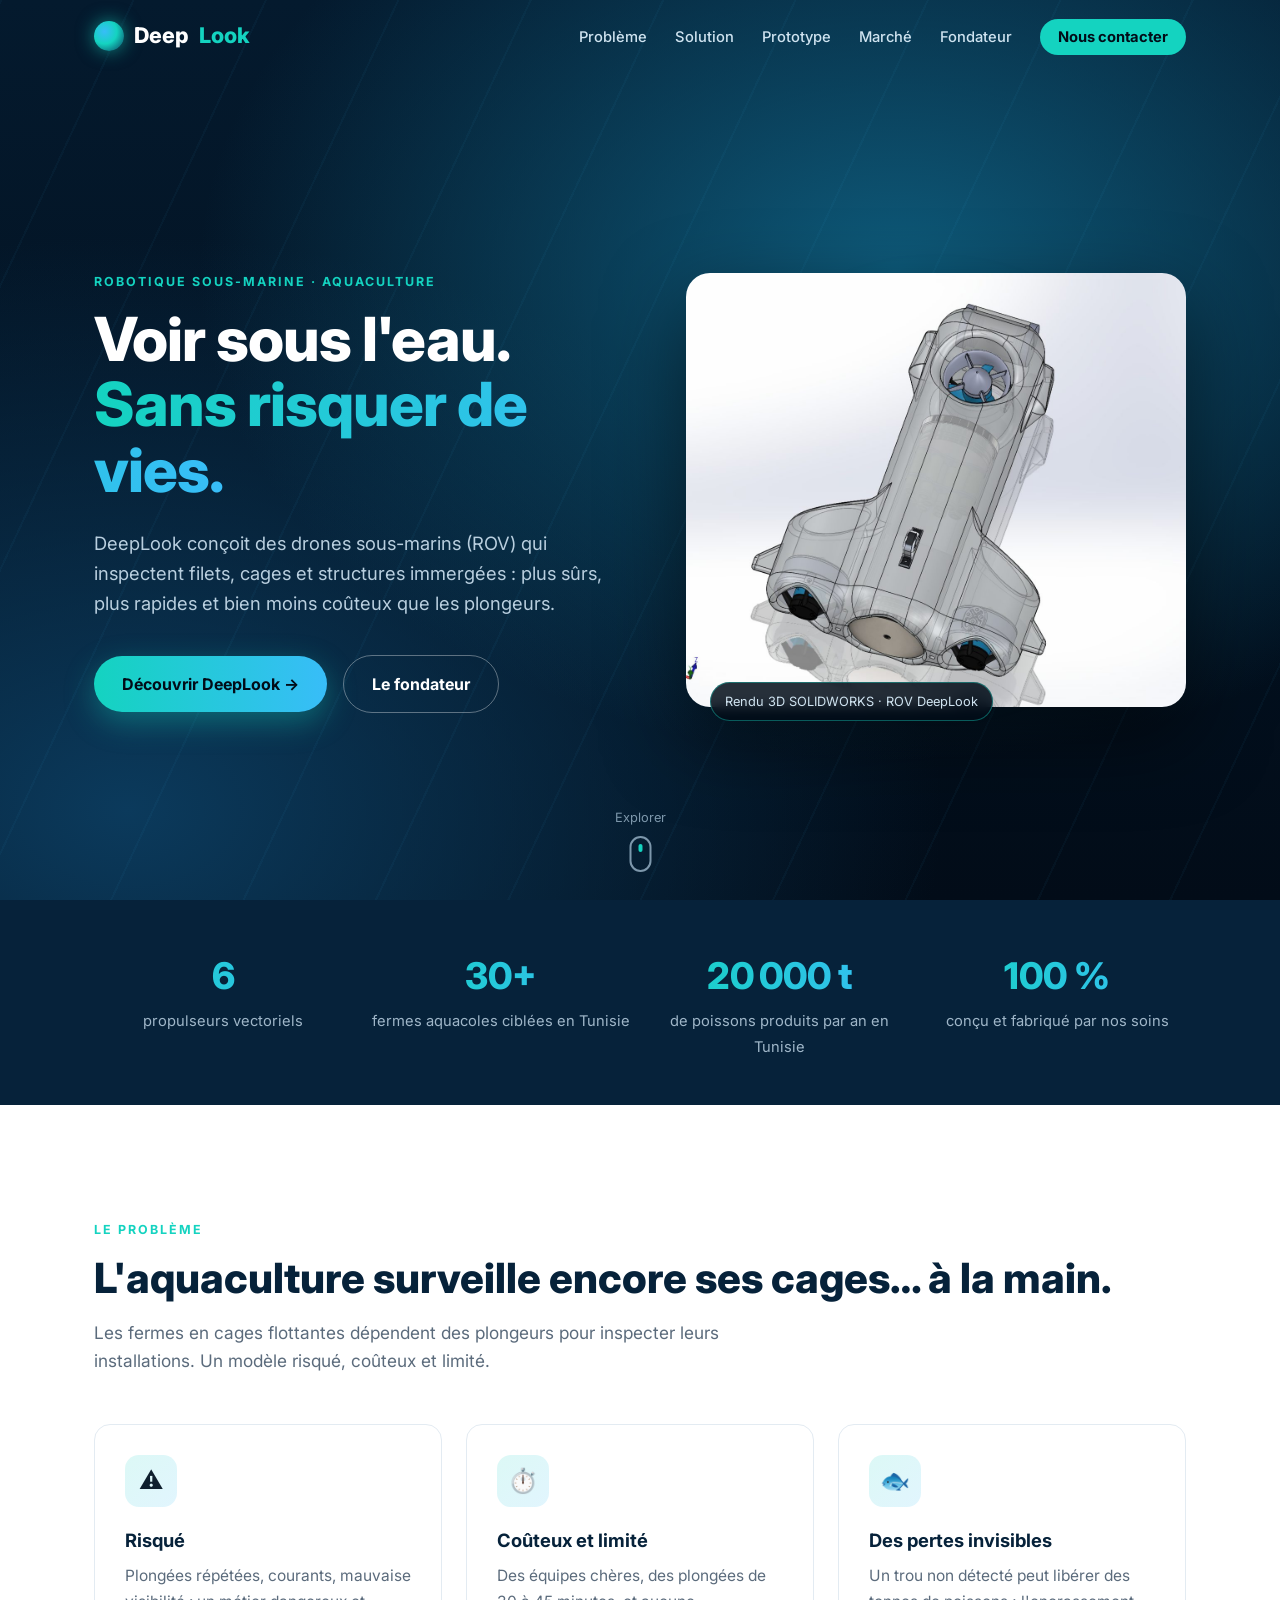
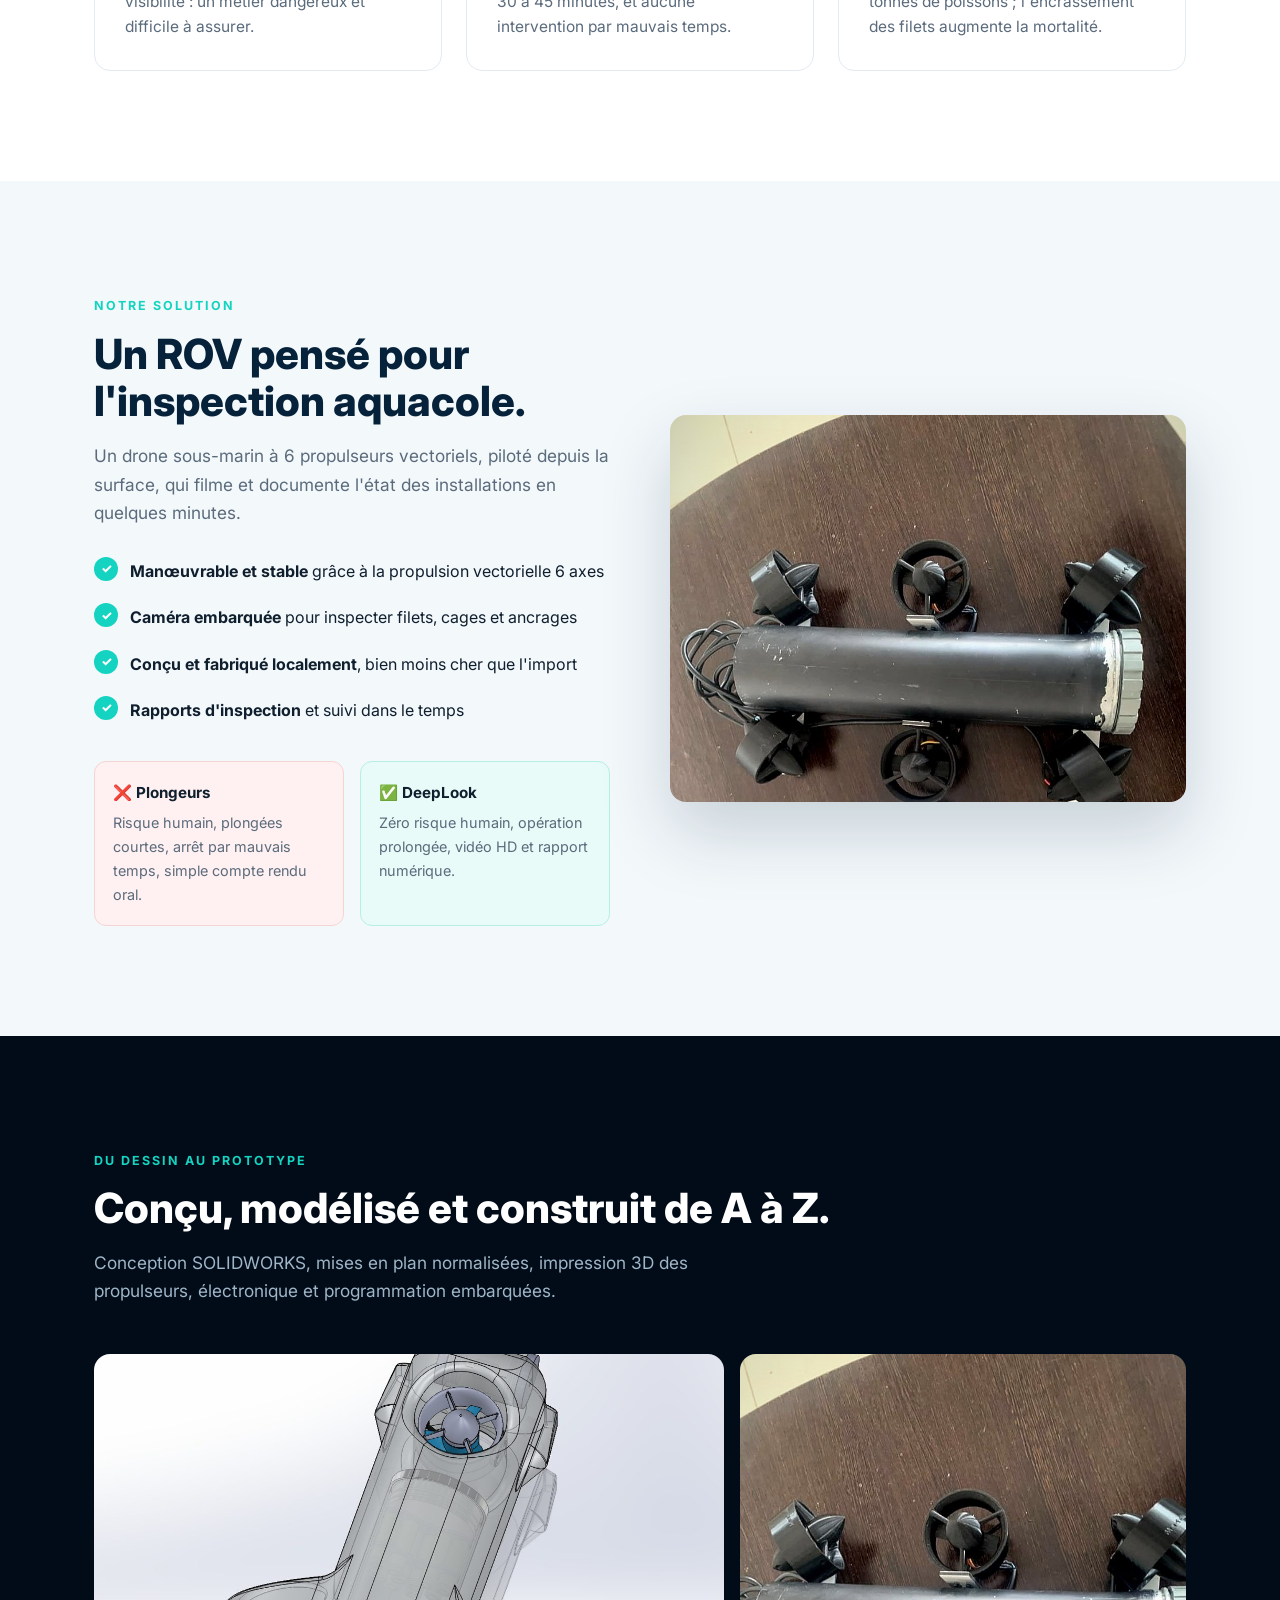
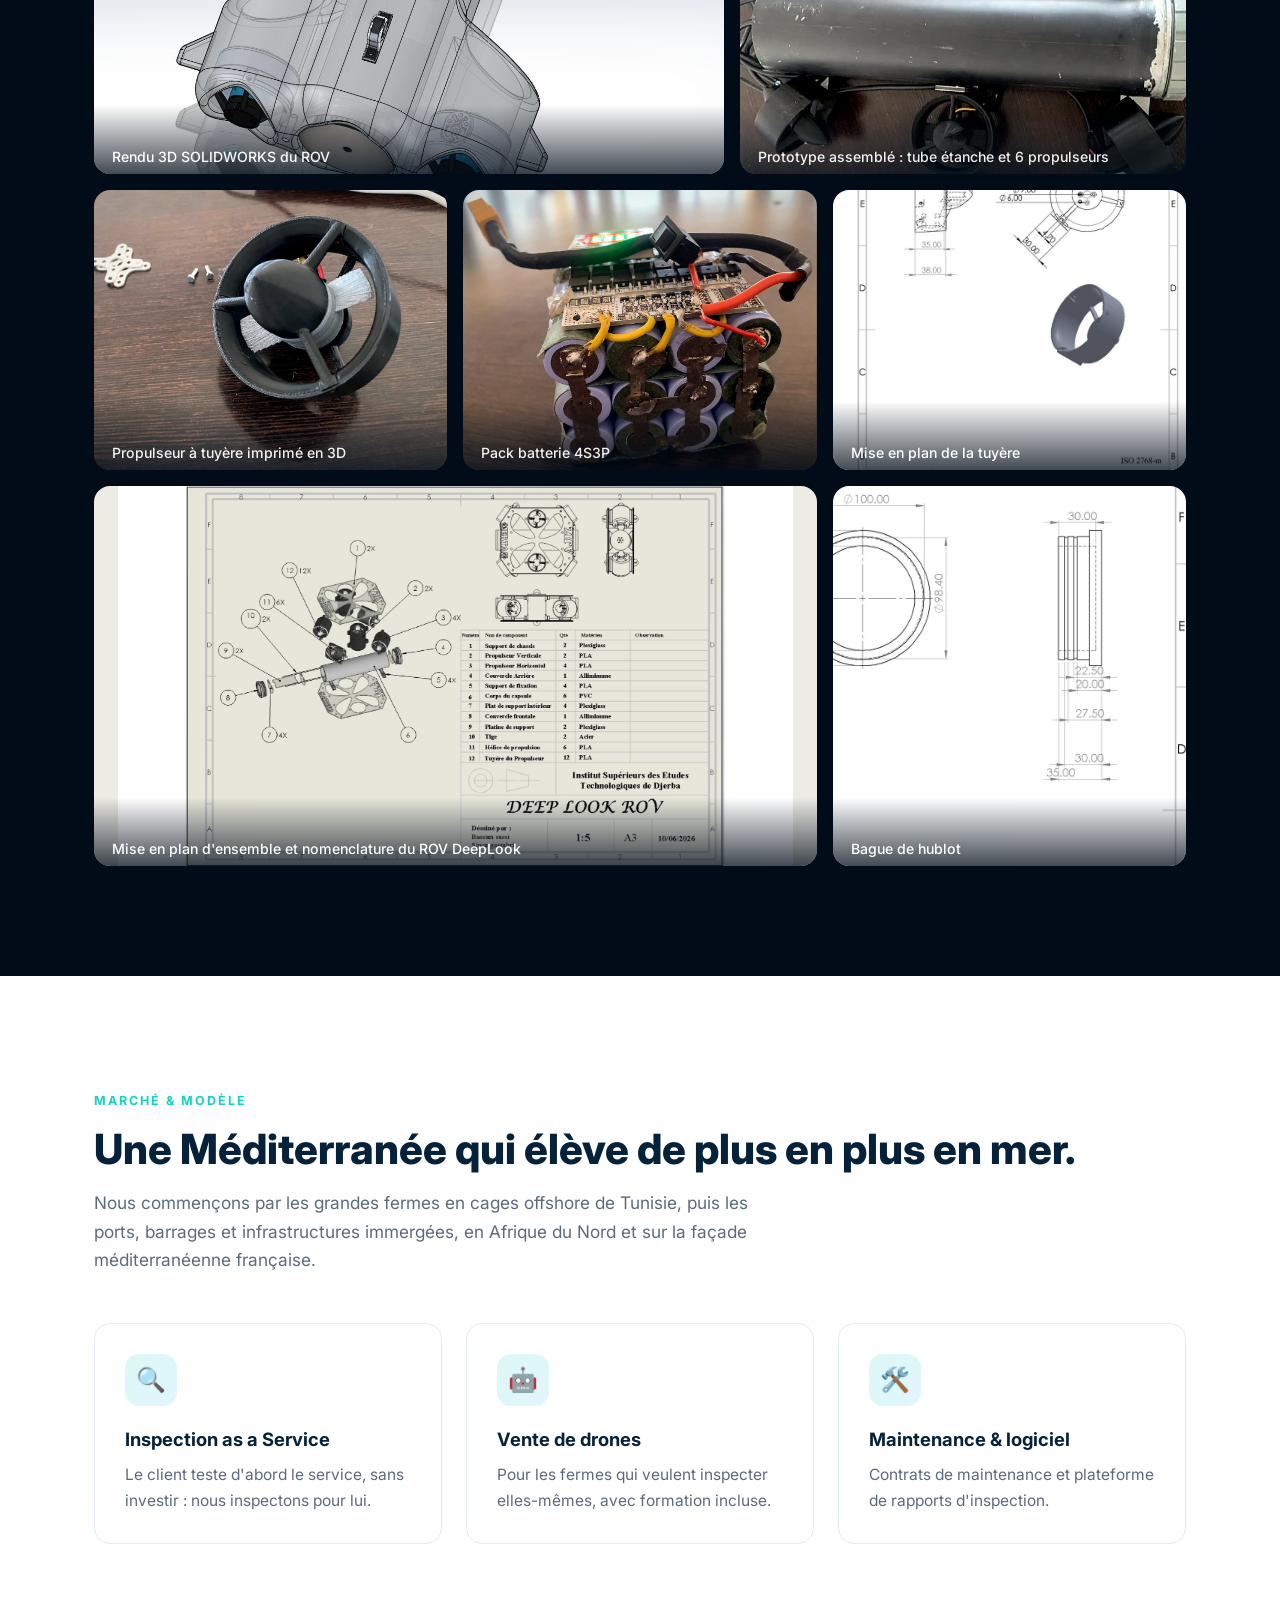
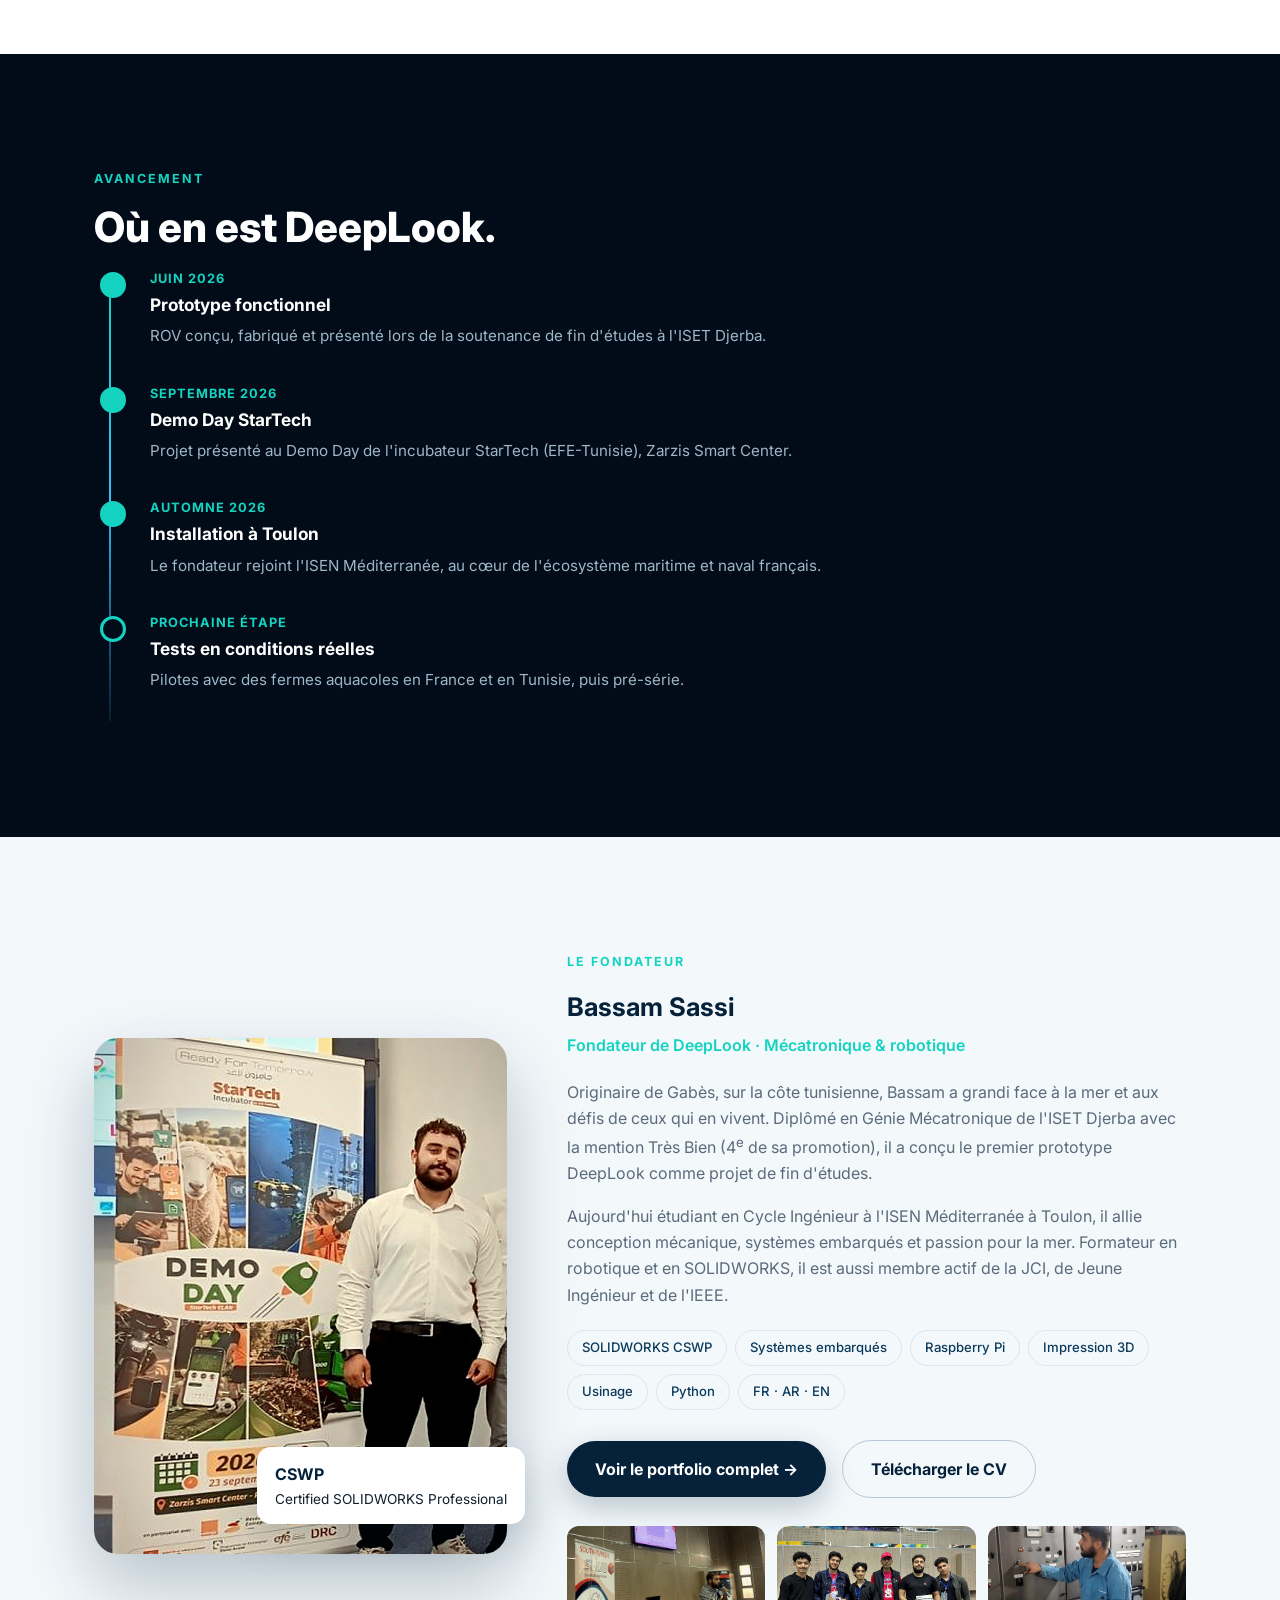
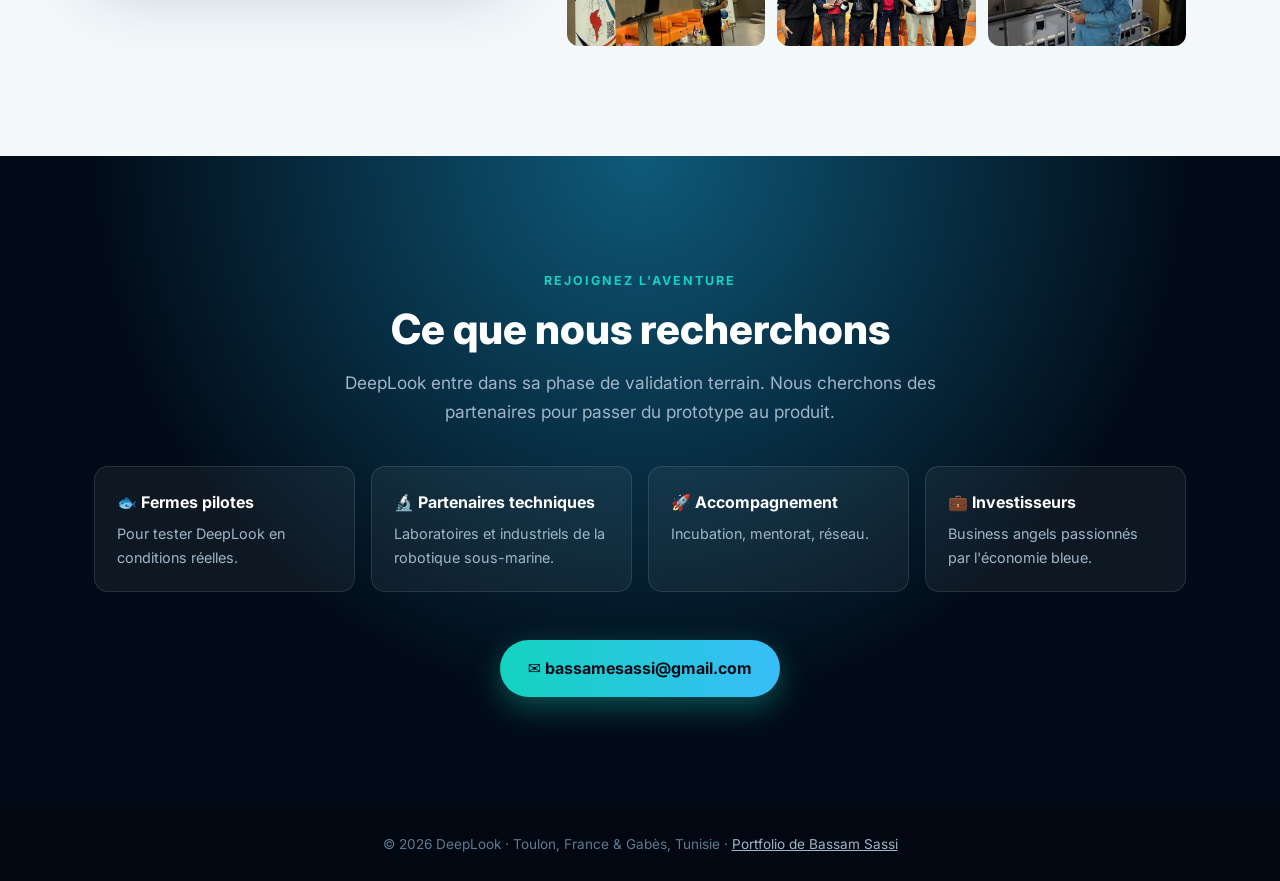
==== deeplook/index.html @ 0e22042d "DeepLook : nouveau design, photos du portfolio, section fondateur Co-Authored-By: Claude Opus 5.5 <n" ====
<!DOCTYPE html>
<html lang="fr">
<head>
<meta charset="UTF-8">
<meta name="viewport" content="width=device-width, initial-scale=1.0">
<title>DeepLook – Drones sous-marins pour l'inspection aquacole</title>
<meta name="description" content="DeepLook conçoit des drones sous-marins (ROV) pour inspecter les fermes aquacoles de façon plus sûre, plus rapide et moins coûteuse.">
<meta property="og:title" content="DeepLook – Drones sous-marins pour l'aquaculture">
<meta property="og:description" content="Des ROV conçus pour inspecter filets, cages et structures immergées, sans risquer de vies.">
<meta property="og:image" content="../img/rov-v1.jpg">
<link rel="preconnect" href="https://fonts.googleapis.com">
<link href="https://fonts.googleapis.com/css2?family=Inter:wght@400;500;600;700;800&display=swap" rel="stylesheet">
<style>
:root{--abyss:#020c18;--navy:#06223a;--deep:#0b3a5c;--teal:#14d3c0;--cyan:#38bdf8;--light:#f3f8fb;--text:#0f1f2e;--muted:#5b6b7c;--radius:16px}
*{box-sizing:border-box;margin:0;padding:0}
html{scroll-behavior:smooth}
body{font-family:Inter,system-ui,-apple-system,"Segoe UI",Roboto,sans-serif;color:var(--text);line-height:1.65;background:#fff;overflow-x:hidden}
img{max-width:100%;display:block}
a{color:inherit}
.wrap{max-width:1140px;margin:0 auto;padding:0 24px}
.eyebrow{display:inline-block;font-size:.78rem;font-weight:700;letter-spacing:2px;text-transform:uppercase;color:var(--teal);margin-bottom:14px}
h2{font-size:clamp(1.8rem,3.5vw,2.6rem);line-height:1.15;color:var(--navy);margin-bottom:16px;font-weight:800}
.lead{color:var(--muted);font-size:1.08rem;max-width:660px;margin-bottom:48px}
section{padding:110px 0;position:relative}
.alt{background:var(--light)}
.dark{background:var(--abyss);color:#fff}
.dark h2{color:#fff}.dark .lead{color:#9fb6c8}

/* NAV */
nav{position:fixed;top:0;left:0;right:0;z-index:50;transition:background .3s,box-shadow .3s}
nav.scrolled{background:rgba(2,12,24,.88);backdrop-filter:blur(12px);box-shadow:0 4px 30px rgba(0,0,0,.25)}
nav .wrap{display:flex;justify-content:space-between;align-items:center;height:72px}
.logo{color:#fff;font-weight:800;font-size:1.35rem;text-decoration:none;display:flex;align-items:center;gap:10px}
.logo i{width:30px;height:30px;border-radius:50%;background:radial-gradient(circle at 35% 35%,var(--cyan),var(--teal) 45%,var(--deep) 100%);box-shadow:0 0 18px rgba(20,211,192,.6)}
.logo span{color:var(--teal)}
nav ul{display:flex;gap:28px;list-style:none;align-items:center}
nav ul a{color:#cfe3f0;text-decoration:none;font-size:.92rem;font-weight:500;transition:color .2s}
nav ul a:hover{color:#fff}
nav .cta{background:var(--teal);color:var(--abyss)!important;padding:9px 18px;border-radius:999px;font-weight:700}

/* HERO */
header{min-height:100vh;display:flex;align-items:center;position:relative;overflow:hidden;color:#fff;
  background:radial-gradient(ellipse at 70% 30%,#0e5a7a 0%,transparent 55%),radial-gradient(ellipse at 10% 90%,#0b3a5c 0%,transparent 50%),linear-gradient(180deg,#041a2e 0%,var(--abyss) 100%)}
header::after{content:"";position:absolute;inset:0;background:repeating-linear-gradient(115deg,rgba(56,189,248,.04) 0 2px,transparent 2px 120px);animation:rays 18s linear infinite;pointer-events:none}
@keyframes rays{to{background-position:600px 0}}
.bubbles span{position:absolute;bottom:-40px;border-radius:50%;background:radial-gradient(circle at 30% 30%,rgba(255,255,255,.6),rgba(56,189,248,.15));animation:rise linear infinite;opacity:.6}
@keyframes rise{to{transform:translateY(-115vh) translateX(30px);opacity:0}}
.hero{display:grid;grid-template-columns:1.05fr .95fr;gap:40px;align-items:center;position:relative;z-index:2;padding-top:80px}
.hero h1{font-size:clamp(2.3rem,5vw,3.8rem);line-height:1.08;font-weight:800;letter-spacing:-1px}
.hero h1 em{font-style:normal;background:linear-gradient(90deg,var(--teal),var(--cyan));-webkit-background-clip:text;background-clip:text;color:transparent}
.hero p{font-size:1.15rem;color:#b9cfdf;max-width:540px;margin:24px 0 36px}
.btn{display:inline-flex;align-items:center;gap:8px;background:linear-gradient(90deg,var(--teal),var(--cyan));color:var(--abyss);padding:15px 28px;border-radius:999px;text-decoration:none;font-weight:700;transition:transform .2s,box-shadow .2s;box-shadow:0 10px 30px rgba(20,211,192,.35)}
.btn:hover{transform:translateY(-3px);box-shadow:0 16px 40px rgba(20,211,192,.5)}
.btn.ghost{background:transparent;color:#fff;border:1.5px solid rgba(255,255,255,.35);box-shadow:none;margin-left:12px}
.btn.ghost:hover{border-color:#fff}
.hero-img{position:relative}
.hero-img::before{content:"";position:absolute;inset:8%;border-radius:50%;background:radial-gradient(circle,rgba(20,211,192,.45),transparent 65%);filter:blur(40px);animation:pulse 5s ease-in-out infinite}
.hero-img img{position:relative;border-radius:24px;animation:float 6s ease-in-out infinite;box-shadow:0 30px 80px rgba(0,0,0,.5);mix-blend-mode:normal}
.hero-img small{position:absolute;bottom:-14px;left:24px;background:rgba(2,12,24,.85);border:1px solid rgba(20,211,192,.4);padding:8px 14px;border-radius:999px;font-size:.8rem;color:#cfe3f0;backdrop-filter:blur(6px)}
@keyframes float{0%,100%{transform:translateY(0) rotate(-1deg)}50%{transform:translateY(-18px) rotate(1deg)}}
@keyframes pulse{0%,100%{opacity:.6}50%{opacity:1}}
.scroll-hint{position:absolute;bottom:28px;left:50%;transform:translateX(-50%);z-index:2;color:#7d97ab;font-size:.8rem;text-align:center}
.scroll-hint b{display:block;width:22px;height:36px;border:2px solid #7d97ab;border-radius:12px;margin:8px auto 0;position:relative}
.scroll-hint b::after{content:"";position:absolute;left:50%;top:6px;width:4px;height:8px;background:var(--teal);border-radius:2px;transform:translateX(-50%);animation:wheel 1.6s infinite}
@keyframes wheel{to{transform:translate(-50%,12px);opacity:0}}

/* STATS BAR */
.stats{background:var(--navy);color:#fff;padding:46px 0}
.stats .wrap{display:grid;grid-template-columns:repeat(4,1fr);gap:20px;text-align:center}
.stat b{display:block;font-size:2.3rem;font-weight:800;background:linear-gradient(90deg,var(--teal),var(--cyan));-webkit-background-clip:text;background-clip:text;color:transparent}
.stat span{color:#9fb6c8;font-size:.92rem}

/* CARDS */
.grid{display:grid;grid-template-columns:repeat(auto-fit,minmax(250px,1fr));gap:24px}
.card{background:#fff;border:1px solid #e3ebf2;border-radius:var(--radius);padding:30px;transition:transform .3s,box-shadow .3s,border-color .3s}
.card:hover{transform:translateY(-6px);box-shadow:0 20px 50px rgba(6,34,58,.12);border-color:var(--teal)}
.card .ico{width:52px;height:52px;border-radius:14px;display:flex;align-items:center;justify-content:center;font-size:1.5rem;background:linear-gradient(135deg,rgba(20,211,192,.15),rgba(56,189,248,.15));margin-bottom:18px}
.card h3{color:var(--navy);font-size:1.15rem;margin-bottom:8px}
.card p{color:var(--muted);font-size:.97rem}
.dark .card{background:rgba(255,255,255,.04);border-color:rgba(255,255,255,.08)}
.dark .card h3{color:#fff}.dark .card p{color:#9fb6c8}

/* SPLIT */
.split{display:grid;grid-template-columns:1fr 1fr;gap:60px;align-items:center}
.split img{border-radius:var(--radius);box-shadow:0 30px 70px rgba(6,34,58,.18)}
.checks{list-style:none;margin-top:20px}
.checks li{padding:10px 0 10px 36px;position:relative;color:var(--text)}
.checks li::before{content:"✓";position:absolute;left:0;top:9px;width:24px;height:24px;border-radius:50%;background:var(--teal);color:#fff;font-size:.8rem;font-weight:800;display:flex;align-items:center;justify-content:center}
.compare{display:grid;grid-template-columns:1fr 1fr;gap:16px;margin-top:28px}
.compare div{border-radius:12px;padding:18px}
.compare .old{background:#fff1f1;border:1px solid #f6d4d4}
.compare .new{background:#e8fbf8;border:1px solid #b6efe6}
.compare h4{font-size:.95rem;margin-bottom:6px}
.compare p{font-size:.9rem;color:var(--muted)}

/* GALLERY */
.gallery{display:grid;grid-template-columns:repeat(12,1fr);gap:16px}
.gallery figure{position:relative;overflow:hidden;border-radius:var(--radius);cursor:zoom-in;background:#0b2236}
.gallery figure img{width:100%;height:100%;object-fit:cover;transition:transform .6s}
.gallery figure:hover img{transform:scale(1.06)}
.gallery figcaption{position:absolute;left:0;right:0;bottom:0;padding:40px 18px 14px;background:linear-gradient(transparent,rgba(2,12,24,.9));color:#fff;font-size:.88rem;font-weight:500;transform:translateY(8px);opacity:.92;transition:transform .3s}
.gallery figure:hover figcaption{transform:none}
.g1{grid-column:span 7;height:420px}.g2{grid-column:span 5;height:420px}
.g3,.g4,.g5{grid-column:span 4;height:280px}
.g6{grid-column:span 8;height:380px}.g7{grid-column:span 4;height:380px}
.g6 img{object-fit:contain!important;background:#ecebe4}

/* TIMELINE */
.timeline{position:relative;max-width:760px}
.timeline::before{content:"";position:absolute;left:15px;top:6px;bottom:6px;width:2px;background:linear-gradient(var(--teal),var(--cyan),rgba(56,189,248,.1))}
.tl{position:relative;padding:0 0 34px 56px}
.tl::before{content:"";position:absolute;left:6px;top:4px;width:20px;height:20px;border-radius:50%;background:var(--abyss);border:3px solid var(--teal)}
.tl.done::before{background:var(--teal)}
.tl .when{font-size:.8rem;font-weight:700;letter-spacing:1px;text-transform:uppercase;color:var(--teal)}
.tl h4{color:#fff;font-size:1.08rem;margin:2px 0 4px}
.tl p{color:#9fb6c8;font-size:.95rem}

/* FOUNDER */
.founder{display:grid;grid-template-columns:.8fr 1.2fr;gap:60px;align-items:center}
.founder-img{position:relative}
.founder-img img{border-radius:24px;box-shadow:0 30px 70px rgba(6,34,58,.25);aspect-ratio:4/5;object-fit:cover;object-position:75% 30%;width:100%}
.founder-img .badge{position:absolute;right:-18px;bottom:30px;background:#fff;border-radius:14px;padding:14px 18px;box-shadow:0 15px 40px rgba(6,34,58,.18);font-size:.85rem}
.founder-img .badge b{display:block;color:var(--navy);font-size:1rem}
.founder h3{font-size:1.6rem;color:var(--navy);margin-bottom:4px}
.founder .role{color:var(--teal);font-weight:600;margin-bottom:20px}
.founder p{color:var(--muted);margin-bottom:16px}
.tags{display:flex;flex-wrap:wrap;gap:8px;margin:22px 0 30px}
.tags span{background:var(--light);border:1px solid #dbe6ee;border-radius:999px;padding:6px 14px;font-size:.82rem;font-weight:500;color:var(--deep)}
.mini{display:grid;grid-template-columns:repeat(3,1fr);gap:12px;margin-top:28px}
.mini img{border-radius:12px;height:120px;width:100%;object-fit:cover;cursor:zoom-in;transition:transform .3s}
.mini img:hover{transform:scale(1.04)}
.btn.dark-btn{background:var(--navy);color:#fff;box-shadow:0 10px 30px rgba(6,34,58,.25)}

/* CONTACT */
.contact{text-align:center;background:radial-gradient(ellipse at 50% 0%,#0e5a7a,transparent 60%),var(--abyss);color:#fff}
.contact h2{color:#fff}
.contact .lead{color:#9fb6c8;margin:0 auto 40px}
.asks{display:grid;grid-template-columns:repeat(4,1fr);gap:16px;margin-bottom:48px;text-align:left}
.asks div{background:rgba(255,255,255,.05);border:1px solid rgba(255,255,255,.1);border-radius:14px;padding:22px}
.asks b{display:block;margin-bottom:6px}
.asks p{color:#9fb6c8;font-size:.9rem}
footer{background:#010811;color:#5f7a8f;text-align:center;padding:26px;font-size:.85rem}
footer a{color:#9fb6c8}

/* REVEAL */
.reveal{opacity:0;transform:translateY(40px);transition:opacity .9s ease,transform .9s ease}
.reveal.in{opacity:1;transform:none}
.d1{transition-delay:.1s}.d2{transition-delay:.2s}.d3{transition-delay:.3s}

/* LIGHTBOX */
#lb{position:fixed;inset:0;background:rgba(2,12,24,.94);display:none;align-items:center;justify-content:center;z-index:100;padding:30px;cursor:zoom-out}
#lb.on{display:flex}
#lb img{max-height:90vh;max-width:92vw;border-radius:12px}

@media(max-width:900px){
  .hero,.split,.founder{grid-template-columns:1fr}
  .hero-img{order:-1;max-width:460px}
  nav ul li:not(:last-child){display:none}
  .stats .wrap,.asks{grid-template-columns:1fr 1fr}
  .gallery figure{grid-column:span 12!important;height:260px!important}
  .founder-img .badge{right:10px}
  section{padding:80px 0}
}
@media (prefers-reduced-motion:reduce){*{animation:none!important;transition:none!important}.reveal{opacity:1;transform:none}}
</style>
</head>
<body>

<nav id="nav"><div class="wrap">
  <a class="logo" href="#"><i></i>Deep<span>Look</span></a>
  <ul>
    <li><a href="#probleme">Problème</a></li>
    <li><a href="#solution">Solution</a></li>
    <li><a href="#prototype">Prototype</a></li>
    <li><a href="#marche">Marché</a></li>
    <li><a href="#fondateur">Fondateur</a></li>
    <li><a class="cta" href="#contact">Nous contacter</a></li>
  </ul>
</div></nav>

<header>
  <div class="bubbles" id="bubbles"></div>
  <div class="wrap hero">
    <div class="reveal in">
      <span class="eyebrow">Robotique sous-marine · Aquaculture</span>
      <h1>Voir sous l'eau.<br><em>Sans risquer de vies.</em></h1>
      <p>DeepLook conçoit des drones sous-marins (ROV) qui inspectent filets, cages et structures immergées : plus sûrs, plus rapides et bien moins coûteux que les plongeurs.</p>
      <a class="btn" href="#solution">Découvrir DeepLook →</a>
      <a class="btn ghost" href="#fondateur">Le fondateur</a>
    </div>
    <div class="hero-img reveal in d2">
      <img src="../img/rov-v1.jpg" alt="Rendu SOLIDWORKS du ROV DeepLook">
      <small>Rendu 3D SOLIDWORKS · ROV DeepLook</small>
    </div>
  </div>
  <div class="scroll-hint">Explorer<b></b></div>
</header>

<div class="stats"><div class="wrap">
  <div class="stat reveal"><b data-count="6">0</b><span>propulseurs vectoriels</span></div>
  <div class="stat reveal d1"><b data-count="30" data-suffix="+">0</b><span>fermes aquacoles ciblées en Tunisie</span></div>
  <div class="stat reveal d2"><b data-count="20000" data-suffix=" t">0</b><span>de poissons produits par an en Tunisie</span></div>
  <div class="stat reveal d3"><b data-count="100" data-suffix=" %">0</b><span>conçu et fabriqué par nos soins</span></div>
</div></div>

<section id="probleme"><div class="wrap">
  <span class="eyebrow reveal">Le problème</span>
  <h2 class="reveal">L'aquaculture surveille encore ses cages… à la main.</h2>
  <p class="lead reveal">Les fermes en cages flottantes dépendent des plongeurs pour inspecter leurs installations. Un modèle risqué, coûteux et limité.</p>
  <div class="grid">
    <div class="card reveal"><div class="ico">⚠️</div><h3>Risqué</h3><p>Plongées répétées, courants, mauvaise visibilité : un métier dangereux et difficile à assurer.</p></div>
    <div class="card reveal d1"><div class="ico">⏱️</div><h3>Coûteux et limité</h3><p>Des équipes chères, des plongées de 30 à 45 minutes, et aucune intervention par mauvais temps.</p></div>
    <div class="card reveal d2"><div class="ico">🐟</div><h3>Des pertes invisibles</h3><p>Un trou non détecté peut libérer des tonnes de poissons ; l'encrassement des filets augmente la mortalité.</p></div>
  </div>
</div></section>

<section id="solution" class="alt"><div class="wrap split">
  <div class="reveal">
    <span class="eyebrow">Notre solution</span>
    <h2>Un ROV pensé pour l'inspection aquacole.</h2>
    <p class="lead" style="margin-bottom:10px">Un drone sous-marin à 6 propulseurs vectoriels, piloté depuis la surface, qui filme et documente l'état des installations en quelques minutes.</p>
    <ul class="checks">
      <li><b>Manœuvrable et stable</b> grâce à la propulsion vectorielle 6 axes</li>
      <li><b>Caméra embarquée</b> pour inspecter filets, cages et ancrages</li>
      <li><b>Conçu et fabriqué localement</b>, bien moins cher que l'import</li>
      <li><b>Rapports d'inspection</b> et suivi dans le temps</li>
    </ul>
    <div class="compare">
      <div class="old"><h4>❌ Plongeurs</h4><p>Risque humain, plongées courtes, arrêt par mauvais temps, simple compte rendu oral.</p></div>
      <div class="new"><h4>✅ DeepLook</h4><p>Zéro risque humain, opération prolongée, vidéo HD et rapport numérique.</p></div>
    </div>
  </div>
  <div class="reveal d2"><img src="../img/rov-final.jpg" alt="Prototype ROV DeepLook assemblé avec ses 6 propulseurs"></div>
</div></section>

<section id="prototype" class="dark"><div class="wrap">
  <span class="eyebrow reveal">Du dessin au prototype</span>
  <h2 class="reveal">Conçu, modélisé et construit de A à Z.</h2>
  <p class="lead reveal">Conception SOLIDWORKS, mises en plan normalisées, impression 3D des propulseurs, électronique et programmation embarquées.</p>
  <div class="gallery">
    <figure class="g1 reveal"><img src="../img/rov-v1.jpg" alt="Rendu 3D du ROV"><figcaption>Rendu 3D SOLIDWORKS du ROV</figcaption></figure>
    <figure class="g2 reveal d1"><img src="../img/rov-final.jpg" alt="ROV assemblé"><figcaption>Prototype assemblé : tube étanche et 6 propulseurs</figcaption></figure>
    <figure class="g3 reveal"><img src="../img/propulseur-imprime.jpg" alt="Propulseur imprimé en 3D"><figcaption>Propulseur à tuyère imprimé en 3D</figcaption></figure>
    <figure class="g4 reveal d1"><img src="../img/batterie.jpg" alt="Pack batterie"><figcaption>Pack batterie 4S3P</figcaption></figure>
    <figure class="g5 reveal d2"><img src="../img/mep-tuyere.jpg" alt="Mise en plan de la tuyère"><figcaption>Mise en plan de la tuyère</figcaption></figure>
    <figure class="g6 reveal"><img src="../img/mep-ensemble.jpg" alt="Mise en plan d'ensemble du ROV"><figcaption>Mise en plan d'ensemble et nomenclature du ROV DeepLook</figcaption></figure>
    <figure class="g7 reveal d1"><img src="../img/mep-hublot.jpg" alt="Mise en plan de la bague de hublot"><figcaption>Bague de hublot</figcaption></figure>
  </div>
</div></section>

<section id="marche"><div class="wrap">
  <span class="eyebrow reveal">Marché &amp; modèle</span>
  <h2 class="reveal">Une Méditerranée qui élève de plus en plus en mer.</h2>
  <p class="lead reveal">Nous commençons par les grandes fermes en cages offshore de Tunisie, puis les ports, barrages et infrastructures immergées, en Afrique du Nord et sur la façade méditerranéenne française.</p>
  <div class="grid">
    <div class="card reveal"><div class="ico">🔍</div><h3>Inspection as a Service</h3><p>Le client teste d'abord le service, sans investir : nous inspectons pour lui.</p></div>
    <div class="card reveal d1"><div class="ico">🤖</div><h3>Vente de drones</h3><p>Pour les fermes qui veulent inspecter elles-mêmes, avec formation incluse.</p></div>
    <div class="card reveal d2"><div class="ico">🛠️</div><h3>Maintenance &amp; logiciel</h3><p>Contrats de maintenance et plateforme de rapports d'inspection.</p></div>
  </div>
</div></section>

<section class="dark"><div class="wrap">
  <span class="eyebrow reveal">Avancement</span>
  <h2 class="reveal">Où en est DeepLook.</h2>
  <div class="timeline">
    <div class="tl done reveal"><div class="when">Juin 2026</div><h4>Prototype fonctionnel</h4><p>ROV conçu, fabriqué et présenté lors de la soutenance de fin d'études à l'ISET Djerba.</p></div>
    <div class="tl done reveal"><div class="when">Septembre 2026</div><h4>Demo Day StarTech</h4><p>Projet présenté au Demo Day de l'incubateur StarTech (EFE-Tunisie), Zarzis Smart Center.</p></div>
    <div class="tl done reveal"><div class="when">Automne 2026</div><h4>Installation à Toulon</h4><p>Le fondateur rejoint l'ISEN Méditerranée, au cœur de l'écosystème maritime et naval français.</p></div>
    <div class="tl reveal"><div class="when">Prochaine étape</div><h4>Tests en conditions réelles</h4><p>Pilotes avec des fermes aquacoles en France et en Tunisie, puis pré-série.</p></div>
  </div>
</div></section>

<section id="fondateur" class="alt"><div class="wrap founder">
  <div class="founder-img reveal">
    <img src="../img/demoday.jpg" alt="Bassam Sassi au Demo Day StarTech">
    <div class="badge"><b>CSWP</b>Certified SOLIDWORKS Professional</div>
  </div>
  <div class="reveal d1">
    <span class="eyebrow">Le fondateur</span>
    <h3>Bassam Sassi</h3>
    <div class="role">Fondateur de DeepLook · Mécatronique &amp; robotique</div>
    <p>Originaire de Gabès, sur la côte tunisienne, Bassam a grandi face à la mer et aux défis de ceux qui en vivent. Diplômé en Génie Mécatronique de l'ISET Djerba avec la mention Très Bien (4<sup>e</sup> de sa promotion), il a conçu le premier prototype DeepLook comme projet de fin d'études.</p>
    <p>Aujourd'hui étudiant en Cycle Ingénieur à l'ISEN Méditerranée à Toulon, il allie conception mécanique, systèmes embarqués et passion pour la mer. Formateur en robotique et en SOLIDWORKS, il est aussi membre actif de la JCI, de Jeune Ingénieur et de l'IEEE.</p>
    <div class="tags">
      <span>SOLIDWORKS CSWP</span><span>Systèmes embarqués</span><span>Raspberry Pi</span><span>Impression 3D</span><span>Usinage</span><span>Python</span><span>FR · AR · EN</span>
    </div>
    <a class="btn dark-btn" href="../" target="_blank" rel="noopener">Voir le portfolio complet →</a>
    <a class="btn ghost" style="color:var(--navy);border-color:#b8c8d6" href="../cv/CV_Bassam_Sassi.pdf" target="_blank" rel="noopener">Télécharger le CV</a>
    <div class="mini">
      <img src="../img/swug-presentation.jpg" alt="Présentation au SOLIDWORKS User Group">
      <img src="../img/equipe-prix.jpg" alt="Équipe lauréate avec trophée">
      <img src="../img/maintenance-navale.jpg" alt="Maintenance navale sur un remorqueur" style="object-position:50% 30%">
    </div>
  </div>
</div></section>

<section id="contact" class="contact"><div class="wrap">
  <span class="eyebrow reveal">Rejoignez l'aventure</span>
  <h2 class="reveal">Ce que nous recherchons</h2>
  <p class="lead reveal">DeepLook entre dans sa phase de validation terrain. Nous cherchons des partenaires pour passer du prototype au produit.</p>
  <div class="asks">
    <div class="reveal"><b>🐟 Fermes pilotes</b><p>Pour tester DeepLook en conditions réelles.</p></div>
    <div class="reveal d1"><b>🔬 Partenaires techniques</b><p>Laboratoires et industriels de la robotique sous-marine.</p></div>
    <div class="reveal d2"><b>🚀 Accompagnement</b><p>Incubation, mentorat, réseau.</p></div>
    <div class="reveal d3"><b>💼 Investisseurs</b><p>Business angels passionnés par l'économie bleue.</p></div>
  </div>
  <a class="btn reveal" href="mailto:bassamesassi@gmail.com?subject=DeepLook%20-%20Prise%20de%20contact">✉️ bassamesassi@gmail.com</a>
</div></section>

<footer>© 2026 DeepLook · Toulon, France &amp; Gabès, Tunisie · <a href="../">Portfolio de Bassam Sassi</a></footer>

<div id="lb"><img alt=""></div>

<script>
// nav background on scroll
const nav=document.getElementById('nav');
addEventListener('scroll',()=>nav.classList.toggle('scrolled',scrollY>40));
// bubbles
const b=document.getElementById('bubbles');
for(let i=0;i<22;i++){const s=document.createElement('span');const z=6+Math.random()*18;
  s.style.cssText=`left:${Math.random()*100}%;width:${z}px;height:${z}px;animation-duration:${9+Math.random()*12}s;animation-delay:${-Math.random()*15}s`;b.appendChild(s)}
// reveal on scroll + counters
const io=new IntersectionObserver(es=>es.forEach(e=>{if(!e.isIntersecting)return;e.target.classList.add('in');
  e.target.querySelectorAll('[data-count]').forEach(c=>{const end=+c.dataset.count,suf=c.dataset.suffix||'',t0=performance.now();
    const step=t=>{const p=Math.min((t-t0)/1600,1),v=Math.round(end*(1-Math.pow(1-p,3)));c.textContent=v.toLocaleString('fr-FR')+suf;if(p<1)requestAnimationFrame(step)};requestAnimationFrame(step)});
  io.unobserve(e.target)}),{threshold:.15});
document.querySelectorAll('.reveal').forEach(el=>io.observe(el));
// lightbox
const lb=document.getElementById('lb'),lbi=lb.querySelector('img');
document.querySelectorAll('.gallery img,.mini img').forEach(i=>i.addEventListener('click',()=>{lbi.src=i.src;lbi.alt=i.alt;lb.classList.add('on')}));
lb.addEventListener('click',()=>lb.classList.remove('on'));
</script>
</body>
</html>
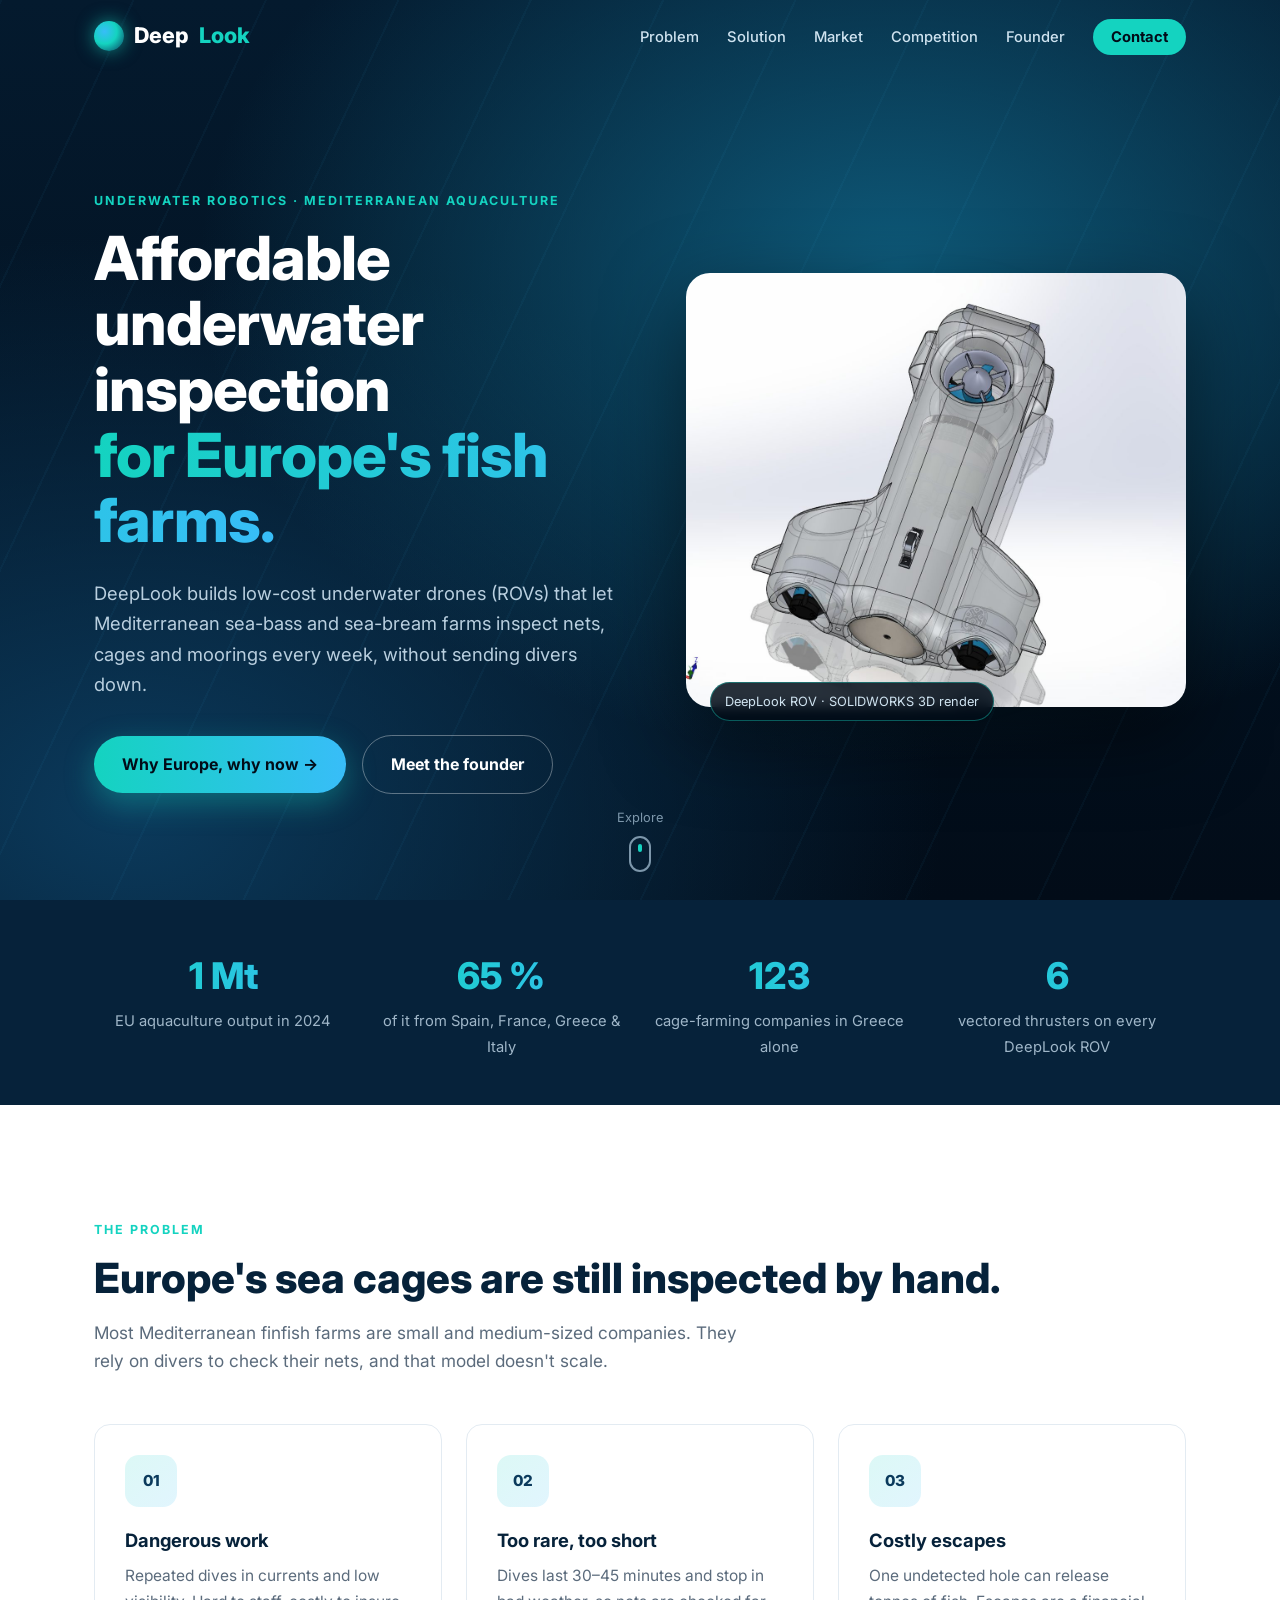
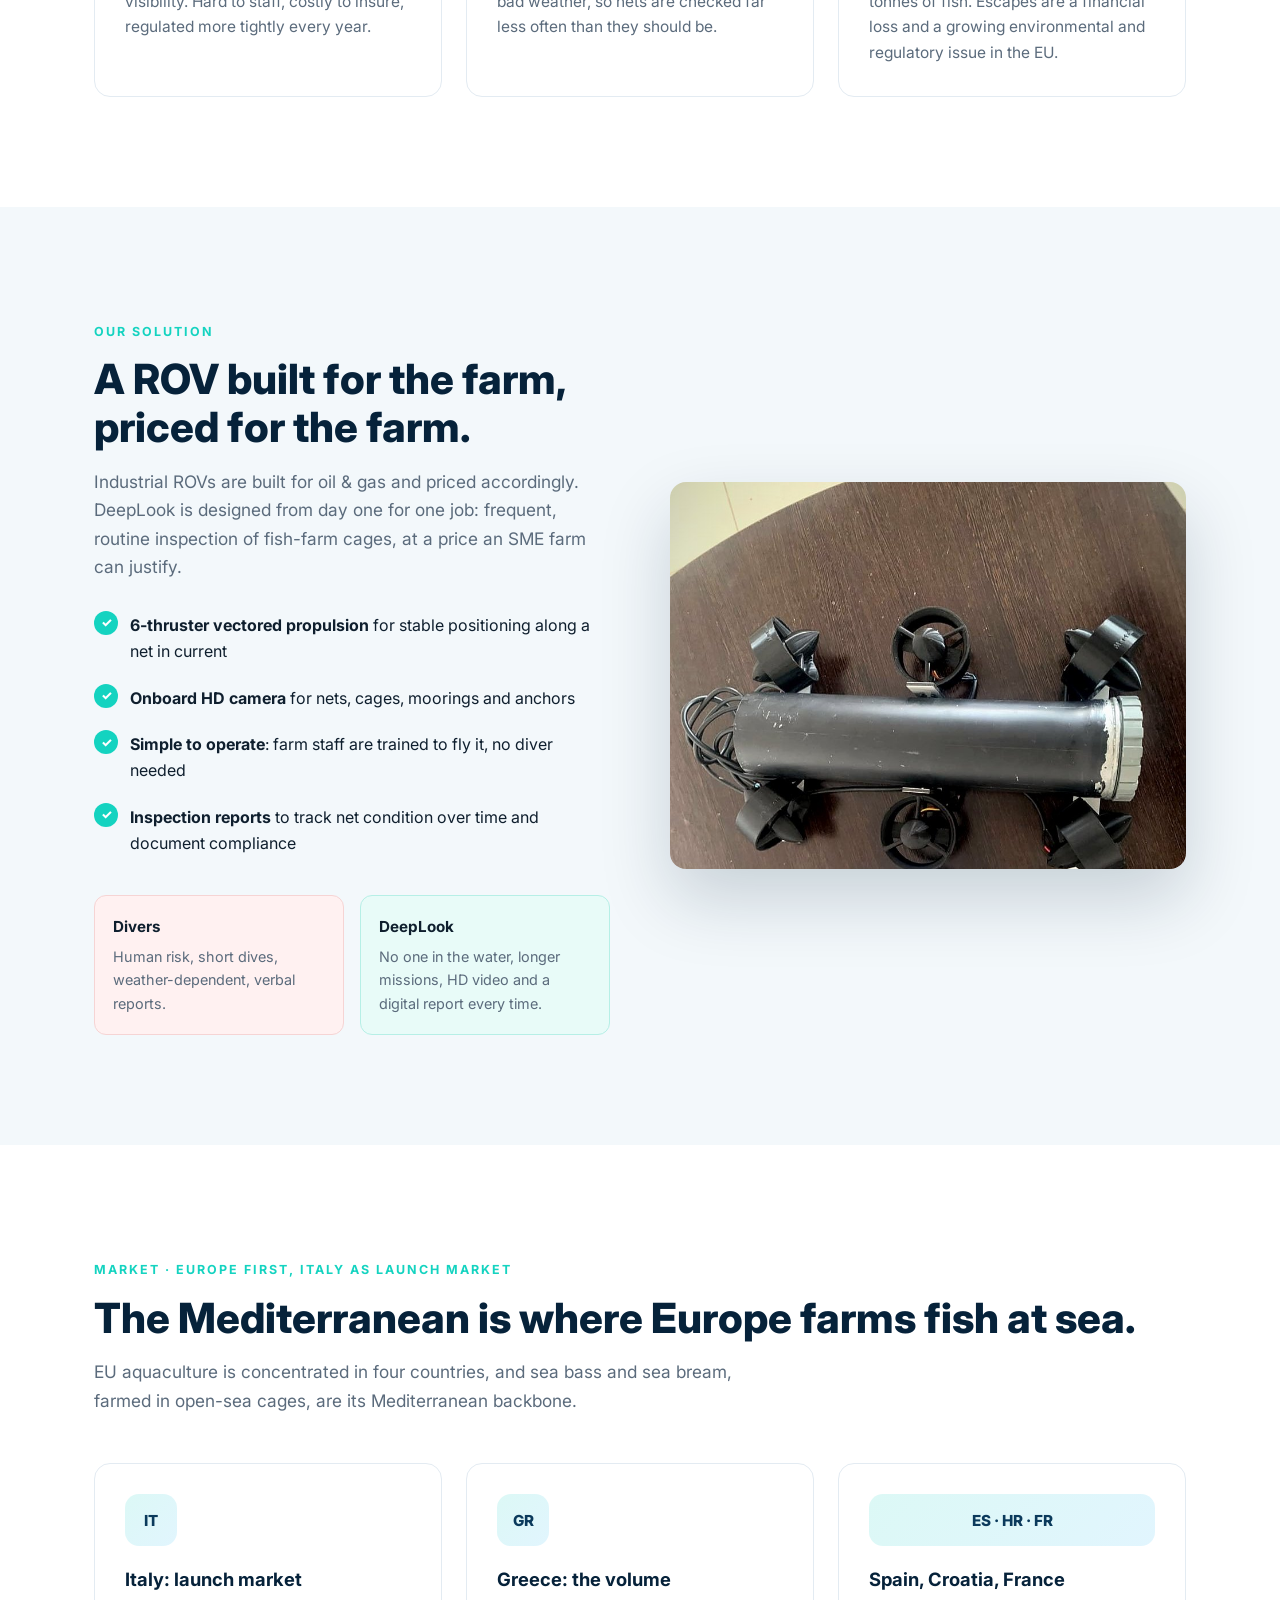
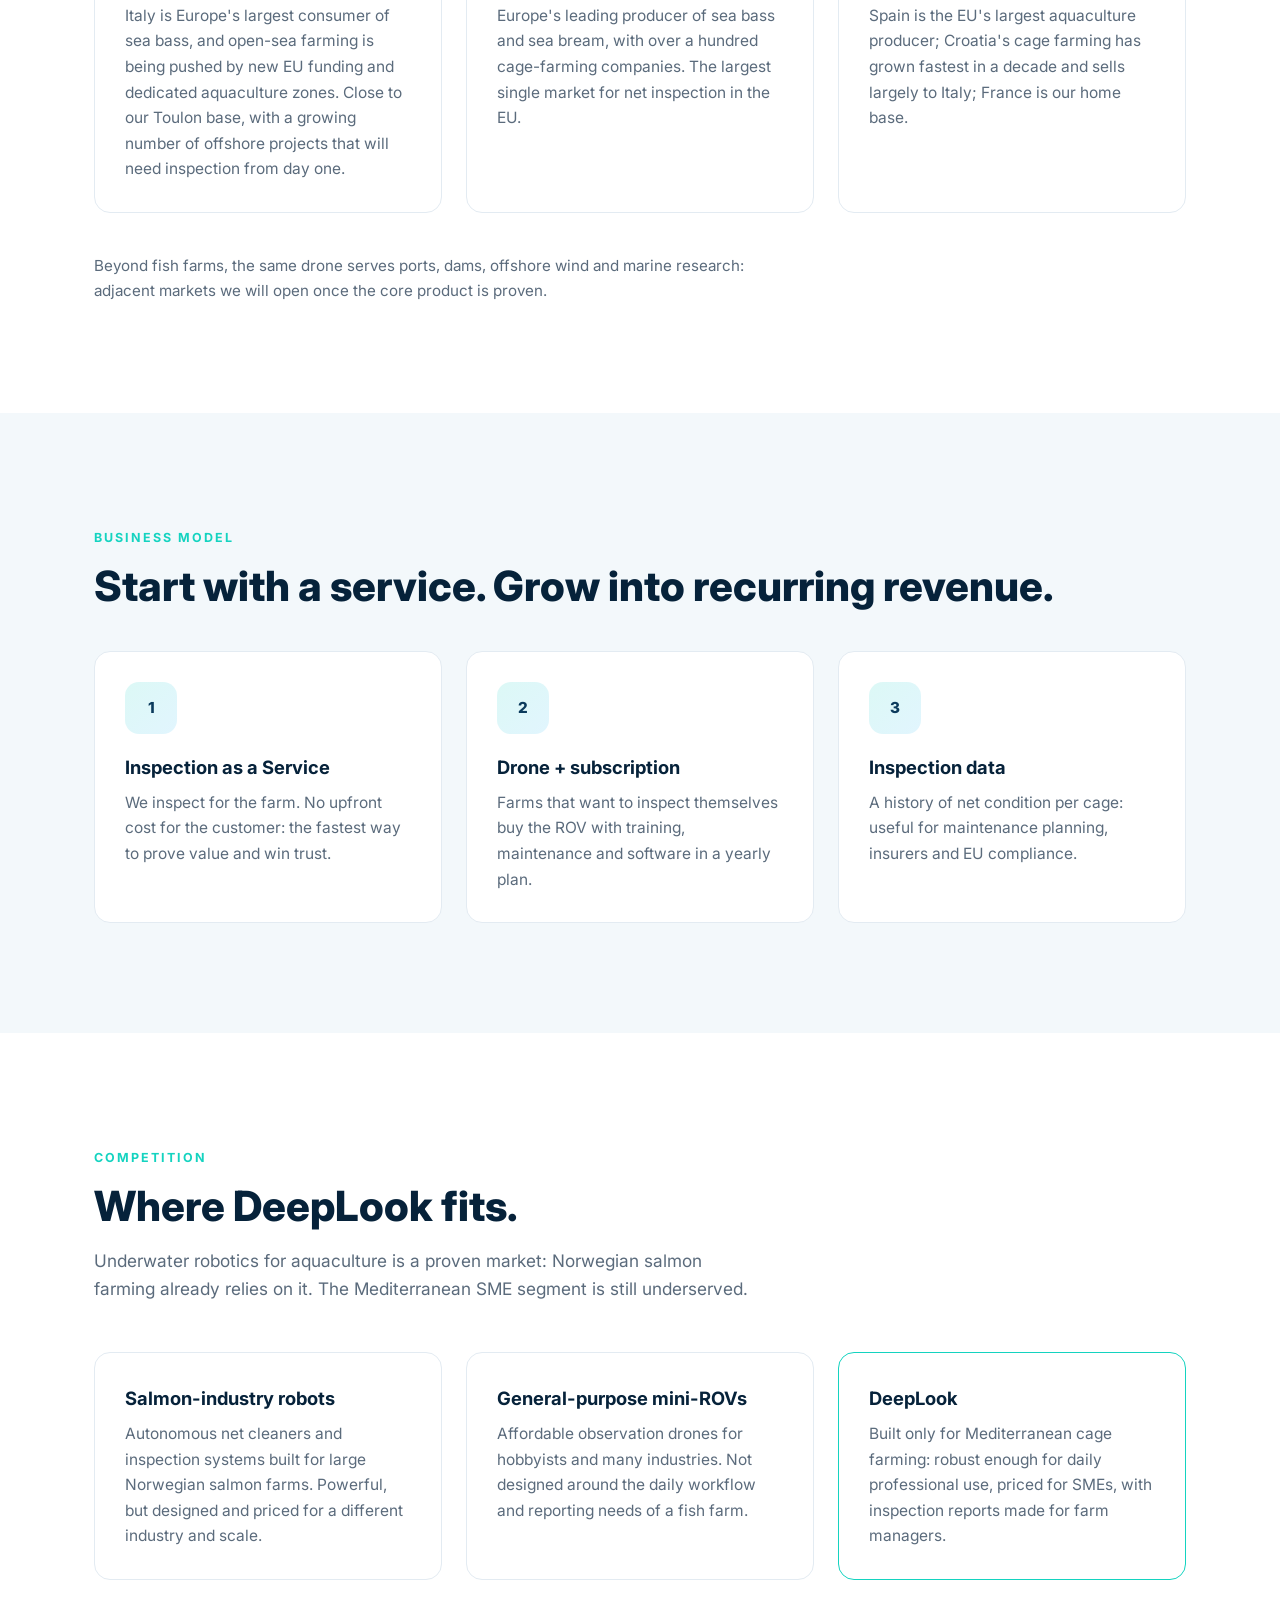
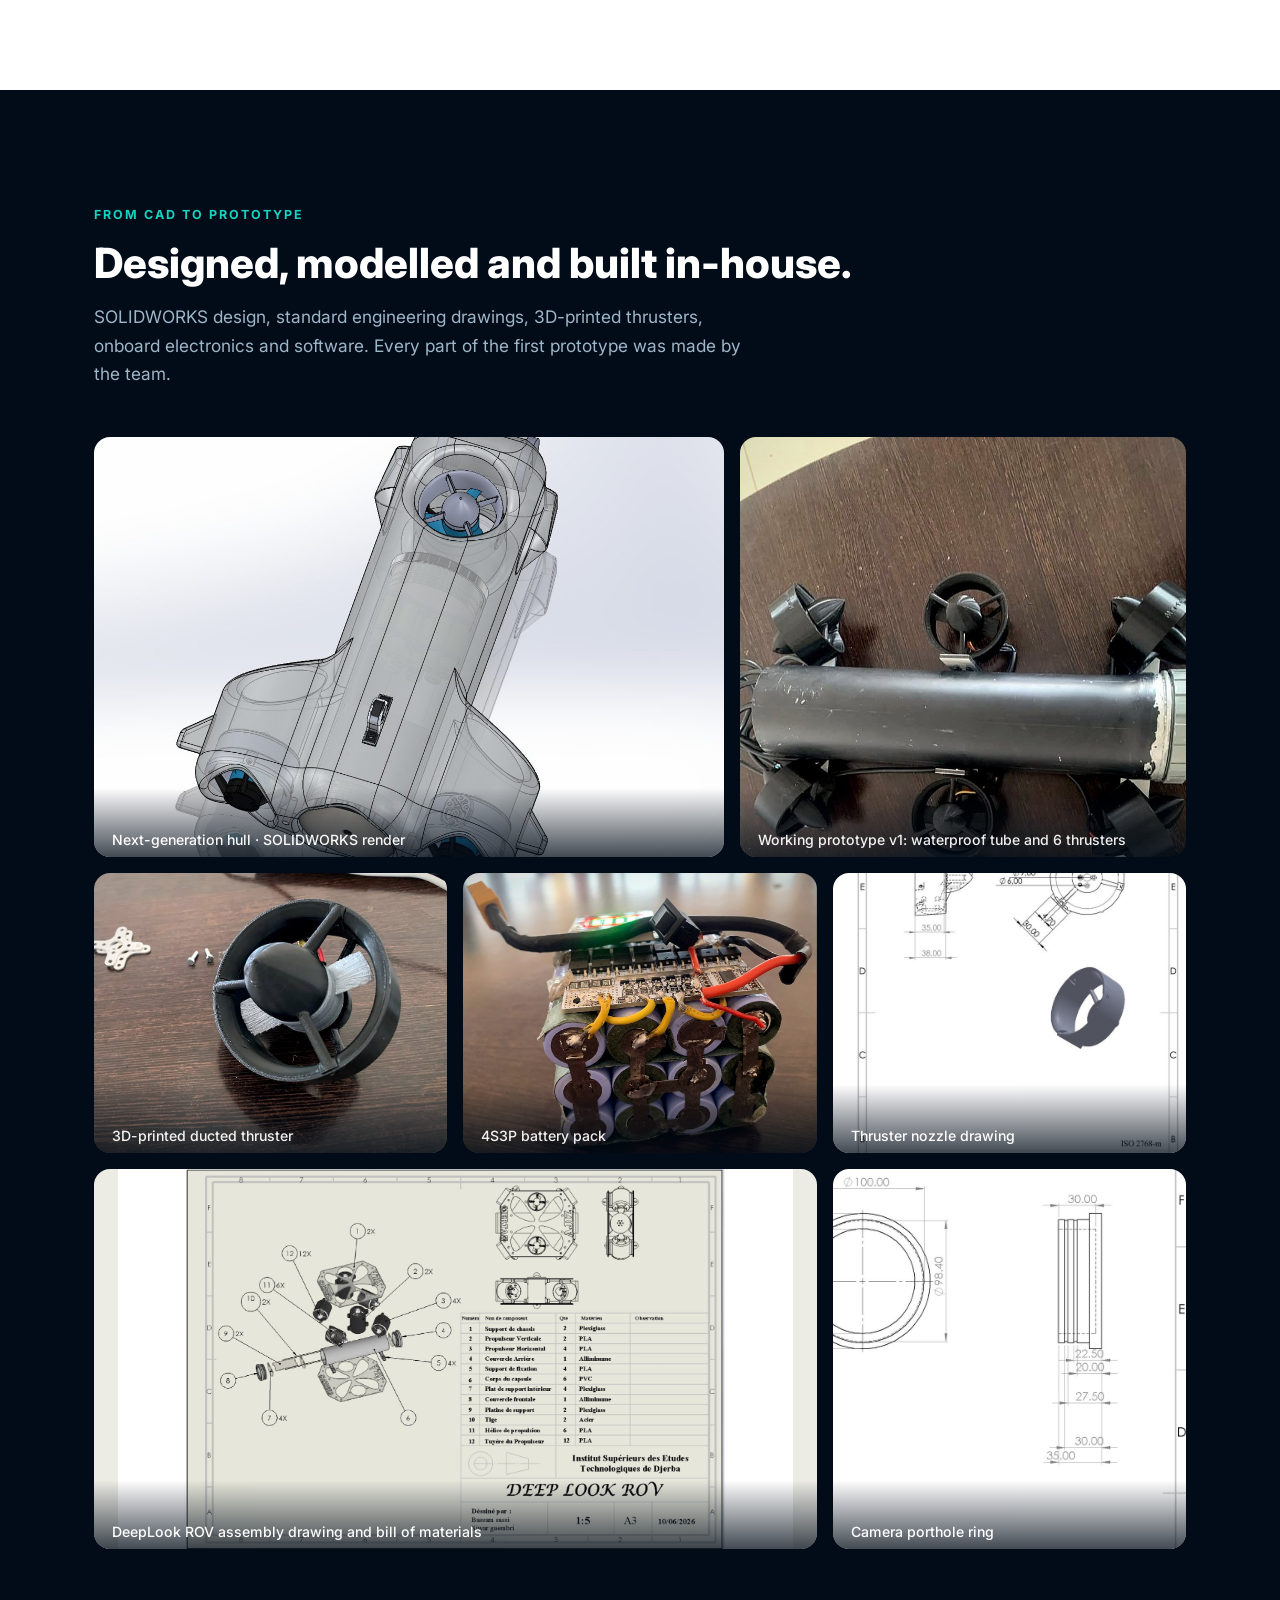
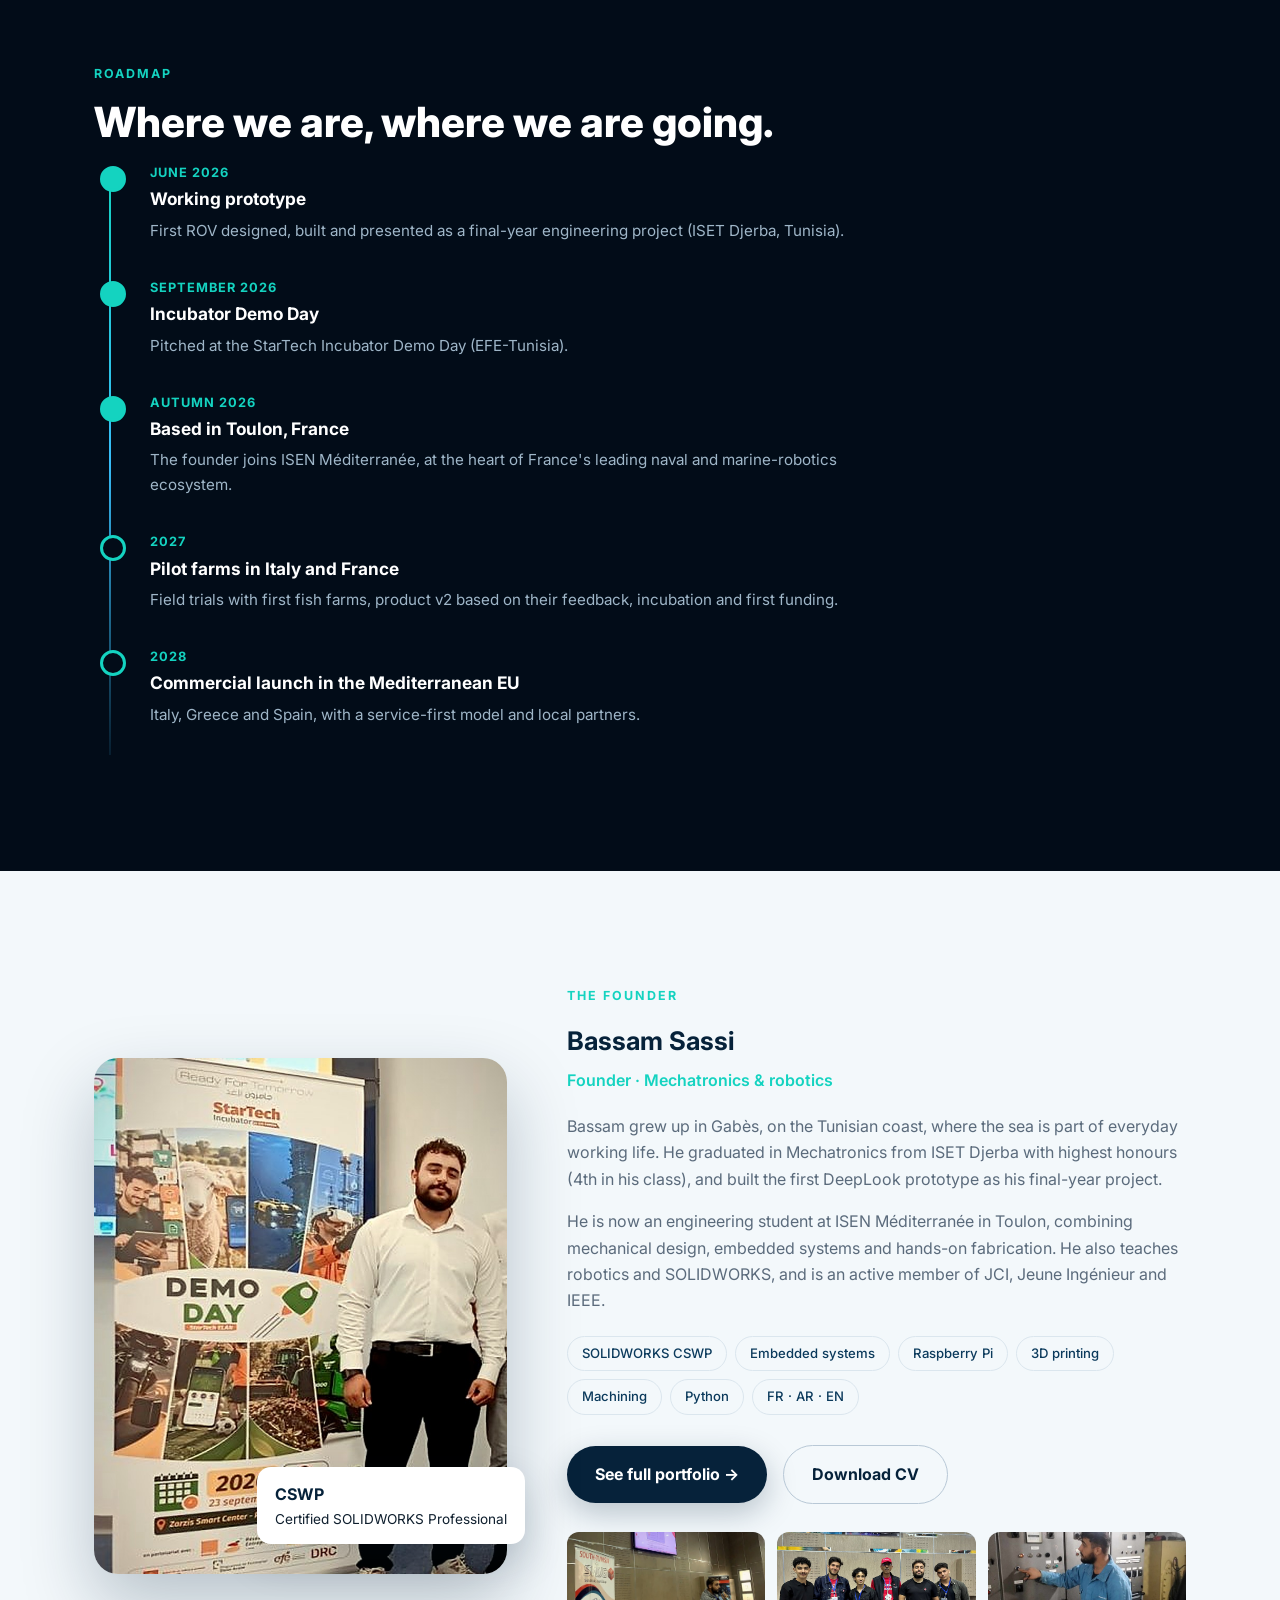
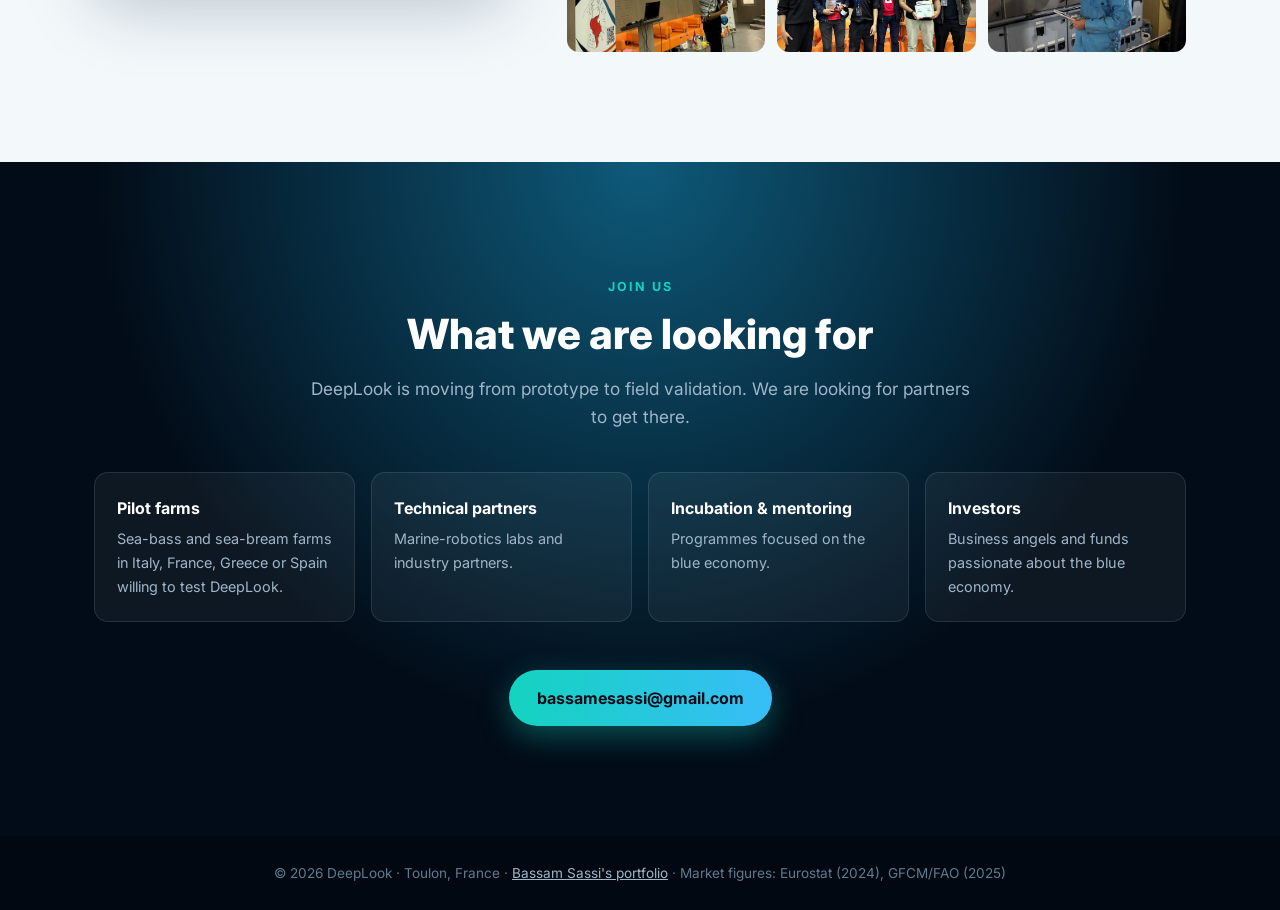
==== commit 3b642054: "DeepLook: English version focused on Italy and the European market, competition section, roadmap Co-" ====
--- a/deeplook/index.html
+++ b/deeplook/index.html
@@ -1,12 +1,12 @@
 <!DOCTYPE html>
-<html lang="fr">
+<html lang="en">
 <head>
 <meta charset="UTF-8">
 <meta name="viewport" content="width=device-width, initial-scale=1.0">
-<title>DeepLook – Drones sous-marins pour l'inspection aquacole</title>
-<meta name="description" content="DeepLook conçoit des drones sous-marins (ROV) pour inspecter les fermes aquacoles de façon plus sûre, plus rapide et moins coûteuse.">
-<meta property="og:title" content="DeepLook – Drones sous-marins pour l'aquaculture">
-<meta property="og:description" content="Des ROV conçus pour inspecter filets, cages et structures immergées, sans risquer de vies.">
+<title>DeepLook – Underwater drones for Mediterranean aquaculture</title>
+<meta name="description" content="DeepLook builds low-cost underwater drones (ROVs) to inspect nets and cages on Europe's Mediterranean fish farms.">
+<meta property="og:title" content="DeepLook – Underwater drones for Mediterranean aquaculture">
+<meta property="og:description" content="Affordable underwater inspection for Europe's fish farms.">
 <meta property="og:image" content="../img/rov-v1.jpg">
 <link rel="preconnect" href="https://fonts.googleapis.com">
 <link href="https://fonts.googleapis.com/css2?family=Inter:wght@400;500;600;700;800&display=swap" rel="stylesheet">
@@ -74,7 +74,7 @@
 .grid{display:grid;grid-template-columns:repeat(auto-fit,minmax(250px,1fr));gap:24px}
 .card{background:#fff;border:1px solid #e3ebf2;border-radius:var(--radius);padding:30px;transition:transform .3s,box-shadow .3s,border-color .3s}
 .card:hover{transform:translateY(-6px);box-shadow:0 20px 50px rgba(6,34,58,.12);border-color:var(--teal)}
-.card .ico{width:52px;height:52px;border-radius:14px;display:flex;align-items:center;justify-content:center;font-size:1.5rem;background:linear-gradient(135deg,rgba(20,211,192,.15),rgba(56,189,248,.15));margin-bottom:18px}
+.card .ico{width:52px;height:52px;border-radius:14px;display:flex;align-items:center;justify-content:center;font-size:.95rem;font-weight:800;color:var(--deep);background:linear-gradient(135deg,rgba(20,211,192,.15),rgba(56,189,248,.15));margin-bottom:18px}
 .card h3{color:var(--navy);font-size:1.15rem;margin-bottom:8px}
 .card p{color:var(--muted);font-size:.97rem}
 .dark .card{background:rgba(255,255,255,.04);border-color:rgba(255,255,255,.08)}
@@ -169,12 +169,12 @@
 <nav id="nav"><div class="wrap">
   <a class="logo" href="#"><i></i>Deep<span>Look</span></a>
   <ul>
-    <li><a href="#probleme">Problème</a></li>
+    <li><a href="#problem">Problem</a></li>
     <li><a href="#solution">Solution</a></li>
-    <li><a href="#prototype">Prototype</a></li>
-    <li><a href="#marche">Marché</a></li>
-    <li><a href="#fondateur">Fondateur</a></li>
-    <li><a class="cta" href="#contact">Nous contacter</a></li>
+    <li><a href="#market">Market</a></li>
+    <li><a href="#competition">Competition</a></li>
+    <li><a href="#founder">Founder</a></li>
+    <li><a class="cta" href="#contact">Contact</a></li>
   </ul>
 </div></nav>
 
@@ -182,132 +182,155 @@
   <div class="bubbles" id="bubbles"></div>
   <div class="wrap hero">
     <div class="reveal in">
-      <span class="eyebrow">Robotique sous-marine · Aquaculture</span>
-      <h1>Voir sous l'eau.<br><em>Sans risquer de vies.</em></h1>
-      <p>DeepLook conçoit des drones sous-marins (ROV) qui inspectent filets, cages et structures immergées : plus sûrs, plus rapides et bien moins coûteux que les plongeurs.</p>
-      <a class="btn" href="#solution">Découvrir DeepLook →</a>
-      <a class="btn ghost" href="#fondateur">Le fondateur</a>
+      <span class="eyebrow">Underwater robotics · Mediterranean aquaculture</span>
+      <h1>Affordable underwater inspection<br><em>for Europe's fish farms.</em></h1>
+      <p>DeepLook builds low-cost underwater drones (ROVs) that let Mediterranean sea-bass and sea-bream farms inspect nets, cages and moorings every week, without sending divers down.</p>
+      <a class="btn" href="#market">Why Europe, why now →</a>
+      <a class="btn ghost" href="#founder">Meet the founder</a>
     </div>
     <div class="hero-img reveal in d2">
-      <img src="../img/rov-v1.jpg" alt="Rendu SOLIDWORKS du ROV DeepLook">
-      <small>Rendu 3D SOLIDWORKS · ROV DeepLook</small>
-    </div>
-  </div>
-  <div class="scroll-hint">Explorer<b></b></div>
+      <img src="../img/rov-v1.jpg" alt="SOLIDWORKS render of the DeepLook ROV">
+      <small>DeepLook ROV · SOLIDWORKS 3D render</small>
+    </div>
+  </div>
+  <div class="scroll-hint">Explore<b></b></div>
 </header>
 
 <div class="stats"><div class="wrap">
-  <div class="stat reveal"><b data-count="6">0</b><span>propulseurs vectoriels</span></div>
-  <div class="stat reveal d1"><b data-count="30" data-suffix="+">0</b><span>fermes aquacoles ciblées en Tunisie</span></div>
-  <div class="stat reveal d2"><b data-count="20000" data-suffix=" t">0</b><span>de poissons produits par an en Tunisie</span></div>
-  <div class="stat reveal d3"><b data-count="100" data-suffix=" %">0</b><span>conçu et fabriqué par nos soins</span></div>
+  <div class="stat reveal"><b data-count="1" data-suffix=" Mt">0</b><span>EU aquaculture output in 2024</span></div>
+  <div class="stat reveal d1"><b data-count="65" data-suffix=" %">0</b><span>of it from Spain, France, Greece &amp; Italy</span></div>
+  <div class="stat reveal d2"><b data-count="123">0</b><span>cage-farming companies in Greece alone</span></div>
+  <div class="stat reveal d3"><b data-count="6">0</b><span>vectored thrusters on every DeepLook ROV</span></div>
 </div></div>
 
-<section id="probleme"><div class="wrap">
-  <span class="eyebrow reveal">Le problème</span>
-  <h2 class="reveal">L'aquaculture surveille encore ses cages… à la main.</h2>
-  <p class="lead reveal">Les fermes en cages flottantes dépendent des plongeurs pour inspecter leurs installations. Un modèle risqué, coûteux et limité.</p>
+<section id="problem"><div class="wrap">
+  <span class="eyebrow reveal">The problem</span>
+  <h2 class="reveal">Europe's sea cages are still inspected by hand.</h2>
+  <p class="lead reveal">Most Mediterranean finfish farms are small and medium-sized companies. They rely on divers to check their nets, and that model doesn't scale.</p>
   <div class="grid">
-    <div class="card reveal"><div class="ico">⚠️</div><h3>Risqué</h3><p>Plongées répétées, courants, mauvaise visibilité : un métier dangereux et difficile à assurer.</p></div>
-    <div class="card reveal d1"><div class="ico">⏱️</div><h3>Coûteux et limité</h3><p>Des équipes chères, des plongées de 30 à 45 minutes, et aucune intervention par mauvais temps.</p></div>
-    <div class="card reveal d2"><div class="ico">🐟</div><h3>Des pertes invisibles</h3><p>Un trou non détecté peut libérer des tonnes de poissons ; l'encrassement des filets augmente la mortalité.</p></div>
+    <div class="card reveal"><div class="ico">01</div><h3>Dangerous work</h3><p>Repeated dives in currents and low visibility. Hard to staff, costly to insure, regulated more tightly every year.</p></div>
+    <div class="card reveal d1"><div class="ico">02</div><h3>Too rare, too short</h3><p>Dives last 30–45 minutes and stop in bad weather, so nets are checked far less often than they should be.</p></div>
+    <div class="card reveal d2"><div class="ico">03</div><h3>Costly escapes</h3><p>One undetected hole can release tonnes of fish. Escapes are a financial loss and a growing environmental and regulatory issue in the EU.</p></div>
   </div>
 </div></section>
 
 <section id="solution" class="alt"><div class="wrap split">
   <div class="reveal">
-    <span class="eyebrow">Notre solution</span>
-    <h2>Un ROV pensé pour l'inspection aquacole.</h2>
-    <p class="lead" style="margin-bottom:10px">Un drone sous-marin à 6 propulseurs vectoriels, piloté depuis la surface, qui filme et documente l'état des installations en quelques minutes.</p>
+    <span class="eyebrow">Our solution</span>
+    <h2>A ROV built for the farm, priced for the farm.</h2>
+    <p class="lead" style="margin-bottom:10px">Industrial ROVs are built for oil &amp; gas and priced accordingly. DeepLook is designed from day one for one job: frequent, routine inspection of fish-farm cages, at a price an SME farm can justify.</p>
     <ul class="checks">
-      <li><b>Manœuvrable et stable</b> grâce à la propulsion vectorielle 6 axes</li>
-      <li><b>Caméra embarquée</b> pour inspecter filets, cages et ancrages</li>
-      <li><b>Conçu et fabriqué localement</b>, bien moins cher que l'import</li>
-      <li><b>Rapports d'inspection</b> et suivi dans le temps</li>
+      <li><b>6-thruster vectored propulsion</b> for stable positioning along a net in current</li>
+      <li><b>Onboard HD camera</b> for nets, cages, moorings and anchors</li>
+      <li><b>Simple to operate</b>: farm staff are trained to fly it, no diver needed</li>
+      <li><b>Inspection reports</b> to track net condition over time and document compliance</li>
     </ul>
     <div class="compare">
-      <div class="old"><h4>❌ Plongeurs</h4><p>Risque humain, plongées courtes, arrêt par mauvais temps, simple compte rendu oral.</p></div>
-      <div class="new"><h4>✅ DeepLook</h4><p>Zéro risque humain, opération prolongée, vidéo HD et rapport numérique.</p></div>
-    </div>
-  </div>
-  <div class="reveal d2"><img src="../img/rov-final.jpg" alt="Prototype ROV DeepLook assemblé avec ses 6 propulseurs"></div>
+      <div class="old"><h4>Divers</h4><p>Human risk, short dives, weather-dependent, verbal reports.</p></div>
+      <div class="new"><h4>DeepLook</h4><p>No one in the water, longer missions, HD video and a digital report every time.</p></div>
+    </div>
+  </div>
+  <div class="reveal d2"><img src="../img/rov-final.jpg" alt="Assembled DeepLook ROV prototype with 6 thrusters"></div>
+</div></section>
+
+<section id="market"><div class="wrap">
+  <span class="eyebrow reveal">Market · Europe first, Italy as launch market</span>
+  <h2 class="reveal">The Mediterranean is where Europe farms fish at sea.</h2>
+  <p class="lead reveal">EU aquaculture is concentrated in four countries, and sea bass and sea bream, farmed in open-sea cages, are its Mediterranean backbone.</p>
+  <div class="grid">
+    <div class="card reveal"><div class="ico">IT</div><h3>Italy: launch market</h3><p>Italy is Europe's largest consumer of sea bass, and open-sea farming is being pushed by new EU funding and dedicated aquaculture zones. Close to our Toulon base, with a growing number of offshore projects that will need inspection from day one.</p></div>
+    <div class="card reveal d1"><div class="ico">GR</div><h3>Greece: the volume</h3><p>Europe's leading producer of sea bass and sea bream, with over a hundred cage-farming companies. The largest single market for net inspection in the EU.</p></div>
+    <div class="card reveal d2"><div class="ico" style="width:auto;padding:0 14px">ES · HR · FR</div><h3>Spain, Croatia, France</h3><p>Spain is the EU's largest aquaculture producer; Croatia's cage farming has grown fastest in a decade and sells largely to Italy; France is our home base.</p></div>
+  </div>
+  <p class="lead reveal" style="margin:40px 0 0;font-size:.95rem">Beyond fish farms, the same drone serves ports, dams, offshore wind and marine research: adjacent markets we will open once the core product is proven.</p>
+</div></section>
+
+<section class="alt"><div class="wrap">
+  <span class="eyebrow reveal">Business model</span>
+  <h2 class="reveal">Start with a service. Grow into recurring revenue.</h2>
+  <div class="grid" style="margin-top:40px">
+    <div class="card reveal"><div class="ico">1</div><h3>Inspection as a Service</h3><p>We inspect for the farm. No upfront cost for the customer: the fastest way to prove value and win trust.</p></div>
+    <div class="card reveal d1"><div class="ico">2</div><h3>Drone + subscription</h3><p>Farms that want to inspect themselves buy the ROV with training, maintenance and software in a yearly plan.</p></div>
+    <div class="card reveal d2"><div class="ico">3</div><h3>Inspection data</h3><p>A history of net condition per cage: useful for maintenance planning, insurers and EU compliance.</p></div>
+  </div>
+</div></section>
+
+<section id="competition"><div class="wrap">
+  <span class="eyebrow reveal">Competition</span>
+  <h2 class="reveal">Where DeepLook fits.</h2>
+  <p class="lead reveal">Underwater robotics for aquaculture is a proven market: Norwegian salmon farming already relies on it. The Mediterranean SME segment is still underserved.</p>
+  <div class="grid">
+    <div class="card reveal"><h3>Salmon-industry robots</h3><p>Autonomous net cleaners and inspection systems built for large Norwegian salmon farms. Powerful, but designed and priced for a different industry and scale.</p></div>
+    <div class="card reveal d1"><h3>General-purpose mini-ROVs</h3><p>Affordable observation drones for hobbyists and many industries. Not designed around the daily workflow and reporting needs of a fish farm.</p></div>
+    <div class="card reveal d2" style="border-color:var(--teal)"><h3>DeepLook</h3><p>Built only for Mediterranean cage farming: robust enough for daily professional use, priced for SMEs, with inspection reports made for farm managers.</p></div>
+  </div>
 </div></section>
 
 <section id="prototype" class="dark"><div class="wrap">
-  <span class="eyebrow reveal">Du dessin au prototype</span>
-  <h2 class="reveal">Conçu, modélisé et construit de A à Z.</h2>
-  <p class="lead reveal">Conception SOLIDWORKS, mises en plan normalisées, impression 3D des propulseurs, électronique et programmation embarquées.</p>
+  <span class="eyebrow reveal">From CAD to prototype</span>
+  <h2 class="reveal">Designed, modelled and built in-house.</h2>
+  <p class="lead reveal">SOLIDWORKS design, standard engineering drawings, 3D-printed thrusters, onboard electronics and software. Every part of the first prototype was made by the team.</p>
   <div class="gallery">
-    <figure class="g1 reveal"><img src="../img/rov-v1.jpg" alt="Rendu 3D du ROV"><figcaption>Rendu 3D SOLIDWORKS du ROV</figcaption></figure>
-    <figure class="g2 reveal d1"><img src="../img/rov-final.jpg" alt="ROV assemblé"><figcaption>Prototype assemblé : tube étanche et 6 propulseurs</figcaption></figure>
-    <figure class="g3 reveal"><img src="../img/propulseur-imprime.jpg" alt="Propulseur imprimé en 3D"><figcaption>Propulseur à tuyère imprimé en 3D</figcaption></figure>
-    <figure class="g4 reveal d1"><img src="../img/batterie.jpg" alt="Pack batterie"><figcaption>Pack batterie 4S3P</figcaption></figure>
-    <figure class="g5 reveal d2"><img src="../img/mep-tuyere.jpg" alt="Mise en plan de la tuyère"><figcaption>Mise en plan de la tuyère</figcaption></figure>
-    <figure class="g6 reveal"><img src="../img/mep-ensemble.jpg" alt="Mise en plan d'ensemble du ROV"><figcaption>Mise en plan d'ensemble et nomenclature du ROV DeepLook</figcaption></figure>
-    <figure class="g7 reveal d1"><img src="../img/mep-hublot.jpg" alt="Mise en plan de la bague de hublot"><figcaption>Bague de hublot</figcaption></figure>
-  </div>
-</div></section>
-
-<section id="marche"><div class="wrap">
-  <span class="eyebrow reveal">Marché &amp; modèle</span>
-  <h2 class="reveal">Une Méditerranée qui élève de plus en plus en mer.</h2>
-  <p class="lead reveal">Nous commençons par les grandes fermes en cages offshore de Tunisie, puis les ports, barrages et infrastructures immergées, en Afrique du Nord et sur la façade méditerranéenne française.</p>
-  <div class="grid">
-    <div class="card reveal"><div class="ico">🔍</div><h3>Inspection as a Service</h3><p>Le client teste d'abord le service, sans investir : nous inspectons pour lui.</p></div>
-    <div class="card reveal d1"><div class="ico">🤖</div><h3>Vente de drones</h3><p>Pour les fermes qui veulent inspecter elles-mêmes, avec formation incluse.</p></div>
-    <div class="card reveal d2"><div class="ico">🛠️</div><h3>Maintenance &amp; logiciel</h3><p>Contrats de maintenance et plateforme de rapports d'inspection.</p></div>
-  </div>
-</div></section>
-
-<section class="dark"><div class="wrap">
-  <span class="eyebrow reveal">Avancement</span>
-  <h2 class="reveal">Où en est DeepLook.</h2>
+    <figure class="g1 reveal"><img src="../img/rov-v1.jpg" alt="3D render of the ROV"><figcaption>Next-generation hull · SOLIDWORKS render</figcaption></figure>
+    <figure class="g2 reveal d1"><img src="../img/rov-final.jpg" alt="Assembled ROV"><figcaption>Working prototype v1: waterproof tube and 6 thrusters</figcaption></figure>
+    <figure class="g3 reveal"><img src="../img/propulseur-imprime.jpg" alt="3D-printed thruster"><figcaption>3D-printed ducted thruster</figcaption></figure>
+    <figure class="g4 reveal d1"><img src="../img/batterie.jpg" alt="Battery pack"><figcaption>4S3P battery pack</figcaption></figure>
+    <figure class="g5 reveal d2"><img src="../img/mep-tuyere.jpg" alt="Nozzle drawing"><figcaption>Thruster nozzle drawing</figcaption></figure>
+    <figure class="g6 reveal"><img src="../img/mep-ensemble.jpg" alt="DeepLook ROV assembly drawing"><figcaption>DeepLook ROV assembly drawing and bill of materials</figcaption></figure>
+    <figure class="g7 reveal d1"><img src="../img/mep-hublot.jpg" alt="Porthole ring drawing"><figcaption>Camera porthole ring</figcaption></figure>
+  </div>
+</div></section>
+
+<section class="dark" style="padding-top:0"><div class="wrap">
+  <span class="eyebrow reveal">Roadmap</span>
+  <h2 class="reveal">Where we are, where we are going.</h2>
   <div class="timeline">
-    <div class="tl done reveal"><div class="when">Juin 2026</div><h4>Prototype fonctionnel</h4><p>ROV conçu, fabriqué et présenté lors de la soutenance de fin d'études à l'ISET Djerba.</p></div>
-    <div class="tl done reveal"><div class="when">Septembre 2026</div><h4>Demo Day StarTech</h4><p>Projet présenté au Demo Day de l'incubateur StarTech (EFE-Tunisie), Zarzis Smart Center.</p></div>
-    <div class="tl done reveal"><div class="when">Automne 2026</div><h4>Installation à Toulon</h4><p>Le fondateur rejoint l'ISEN Méditerranée, au cœur de l'écosystème maritime et naval français.</p></div>
-    <div class="tl reveal"><div class="when">Prochaine étape</div><h4>Tests en conditions réelles</h4><p>Pilotes avec des fermes aquacoles en France et en Tunisie, puis pré-série.</p></div>
-  </div>
-</div></section>
-
-<section id="fondateur" class="alt"><div class="wrap founder">
+    <div class="tl done reveal"><div class="when">June 2026</div><h4>Working prototype</h4><p>First ROV designed, built and presented as a final-year engineering project (ISET Djerba, Tunisia).</p></div>
+    <div class="tl done reveal"><div class="when">September 2026</div><h4>Incubator Demo Day</h4><p>Pitched at the StarTech Incubator Demo Day (EFE-Tunisia).</p></div>
+    <div class="tl done reveal"><div class="when">Autumn 2026</div><h4>Based in Toulon, France</h4><p>The founder joins ISEN Méditerranée, at the heart of France's leading naval and marine-robotics ecosystem.</p></div>
+    <div class="tl reveal"><div class="when">2027</div><h4>Pilot farms in Italy and France</h4><p>Field trials with first fish farms, product v2 based on their feedback, incubation and first funding.</p></div>
+    <div class="tl reveal"><div class="when">2028</div><h4>Commercial launch in the Mediterranean EU</h4><p>Italy, Greece and Spain, with a service-first model and local partners.</p></div>
+  </div>
+</div></section>
+
+<section id="founder" class="alt"><div class="wrap founder">
   <div class="founder-img reveal">
-    <img src="../img/demoday.jpg" alt="Bassam Sassi au Demo Day StarTech">
+    <img src="../img/demoday.jpg" alt="Bassam Sassi at the StarTech Demo Day">
     <div class="badge"><b>CSWP</b>Certified SOLIDWORKS Professional</div>
   </div>
   <div class="reveal d1">
-    <span class="eyebrow">Le fondateur</span>
+    <span class="eyebrow">The founder</span>
     <h3>Bassam Sassi</h3>
-    <div class="role">Fondateur de DeepLook · Mécatronique &amp; robotique</div>
-    <p>Originaire de Gabès, sur la côte tunisienne, Bassam a grandi face à la mer et aux défis de ceux qui en vivent. Diplômé en Génie Mécatronique de l'ISET Djerba avec la mention Très Bien (4<sup>e</sup> de sa promotion), il a conçu le premier prototype DeepLook comme projet de fin d'études.</p>
-    <p>Aujourd'hui étudiant en Cycle Ingénieur à l'ISEN Méditerranée à Toulon, il allie conception mécanique, systèmes embarqués et passion pour la mer. Formateur en robotique et en SOLIDWORKS, il est aussi membre actif de la JCI, de Jeune Ingénieur et de l'IEEE.</p>
+    <div class="role">Founder · Mechatronics &amp; robotics</div>
+    <p>Bassam grew up in Gabès, on the Tunisian coast, where the sea is part of everyday working life. He graduated in Mechatronics from ISET Djerba with highest honours (4th in his class), and built the first DeepLook prototype as his final-year project.</p>
+    <p>He is now an engineering student at ISEN Méditerranée in Toulon, combining mechanical design, embedded systems and hands-on fabrication. He also teaches robotics and SOLIDWORKS, and is an active member of JCI, Jeune Ingénieur and IEEE.</p>
     <div class="tags">
-      <span>SOLIDWORKS CSWP</span><span>Systèmes embarqués</span><span>Raspberry Pi</span><span>Impression 3D</span><span>Usinage</span><span>Python</span><span>FR · AR · EN</span>
-    </div>
-    <a class="btn dark-btn" href="../" target="_blank" rel="noopener">Voir le portfolio complet →</a>
-    <a class="btn ghost" style="color:var(--navy);border-color:#b8c8d6" href="../cv/CV_Bassam_Sassi.pdf" target="_blank" rel="noopener">Télécharger le CV</a>
+      <span>SOLIDWORKS CSWP</span><span>Embedded systems</span><span>Raspberry Pi</span><span>3D printing</span><span>Machining</span><span>Python</span><span>FR · AR · EN</span>
+    </div>
+    <a class="btn dark-btn" href="../" target="_blank" rel="noopener">See full portfolio →</a>
+    <a class="btn ghost" style="color:var(--navy);border-color:#b8c8d6" href="../cv/CV_Bassam_Sassi.pdf" target="_blank" rel="noopener">Download CV</a>
     <div class="mini">
-      <img src="../img/swug-presentation.jpg" alt="Présentation au SOLIDWORKS User Group">
-      <img src="../img/equipe-prix.jpg" alt="Équipe lauréate avec trophée">
-      <img src="../img/maintenance-navale.jpg" alt="Maintenance navale sur un remorqueur" style="object-position:50% 30%">
+      <img src="../img/swug-presentation.jpg" alt="Presenting at the SOLIDWORKS User Group">
+      <img src="../img/equipe-prix.jpg" alt="Award-winning team with trophy">
+      <img src="../img/maintenance-navale.jpg" alt="Naval maintenance on a tugboat" style="object-position:50% 30%">
     </div>
   </div>
 </div></section>
 
 <section id="contact" class="contact"><div class="wrap">
-  <span class="eyebrow reveal">Rejoignez l'aventure</span>
-  <h2 class="reveal">Ce que nous recherchons</h2>
-  <p class="lead reveal">DeepLook entre dans sa phase de validation terrain. Nous cherchons des partenaires pour passer du prototype au produit.</p>
+  <span class="eyebrow reveal">Join us</span>
+  <h2 class="reveal">What we are looking for</h2>
+  <p class="lead reveal">DeepLook is moving from prototype to field validation. We are looking for partners to get there.</p>
   <div class="asks">
-    <div class="reveal"><b>🐟 Fermes pilotes</b><p>Pour tester DeepLook en conditions réelles.</p></div>
-    <div class="reveal d1"><b>🔬 Partenaires techniques</b><p>Laboratoires et industriels de la robotique sous-marine.</p></div>
-    <div class="reveal d2"><b>🚀 Accompagnement</b><p>Incubation, mentorat, réseau.</p></div>
-    <div class="reveal d3"><b>💼 Investisseurs</b><p>Business angels passionnés par l'économie bleue.</p></div>
-  </div>
-  <a class="btn reveal" href="mailto:bassamesassi@gmail.com?subject=DeepLook%20-%20Prise%20de%20contact">✉️ bassamesassi@gmail.com</a>
-</div></section>
-
-<footer>© 2026 DeepLook · Toulon, France &amp; Gabès, Tunisie · <a href="../">Portfolio de Bassam Sassi</a></footer>
+    <div class="reveal"><b>Pilot farms</b><p>Sea-bass and sea-bream farms in Italy, France, Greece or Spain willing to test DeepLook.</p></div>
+    <div class="reveal d1"><b>Technical partners</b><p>Marine-robotics labs and industry partners.</p></div>
+    <div class="reveal d2"><b>Incubation &amp; mentoring</b><p>Programmes focused on the blue economy.</p></div>
+    <div class="reveal d3"><b>Investors</b><p>Business angels and funds passionate about the blue economy.</p></div>
+  </div>
+  <a class="btn reveal" href="mailto:bassamesassi@gmail.com?subject=DeepLook%20-%20Contact">bassamesassi@gmail.com</a>
+</div></section>
+
+<footer>© 2026 DeepLook · Toulon, France · <a href="../">Bassam Sassi's portfolio</a> · Market figures: Eurostat (2024), GFCM/FAO (2025)</footer>
 
 <div id="lb"><img alt=""></div>
 
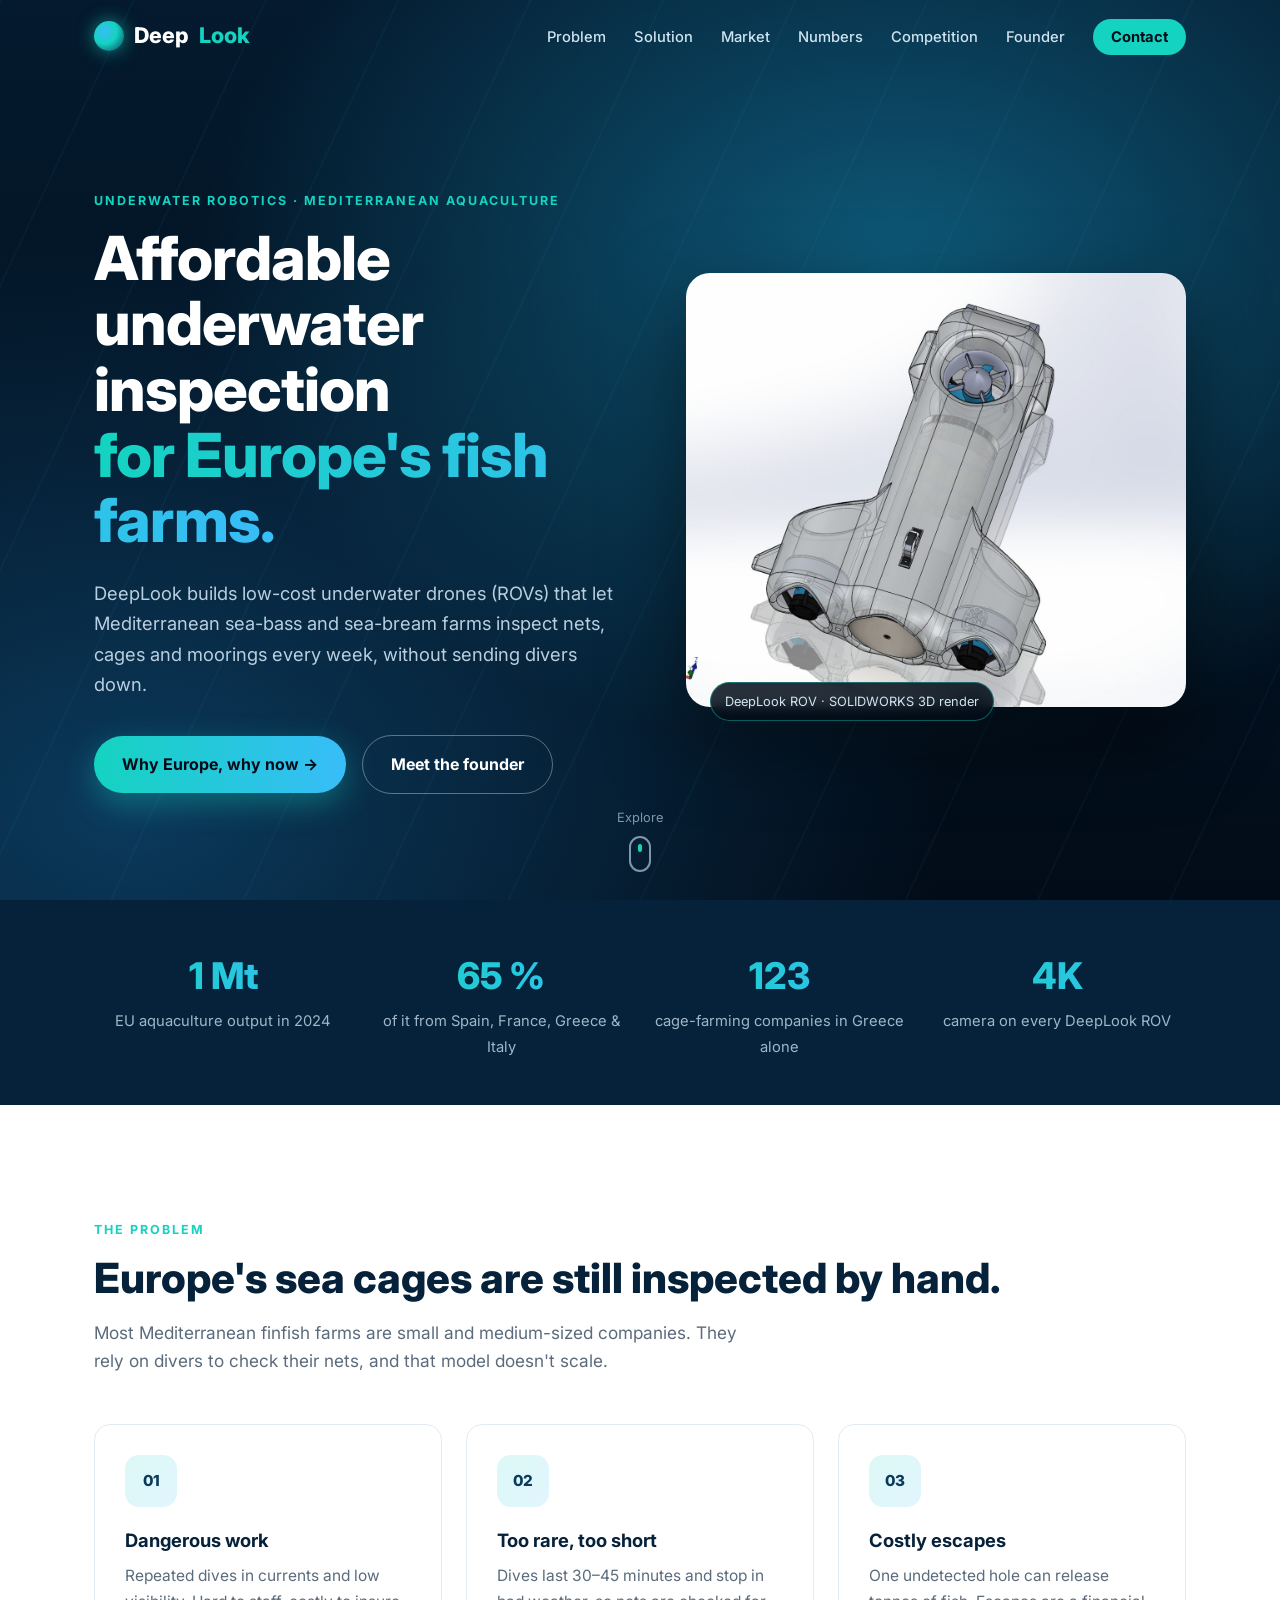
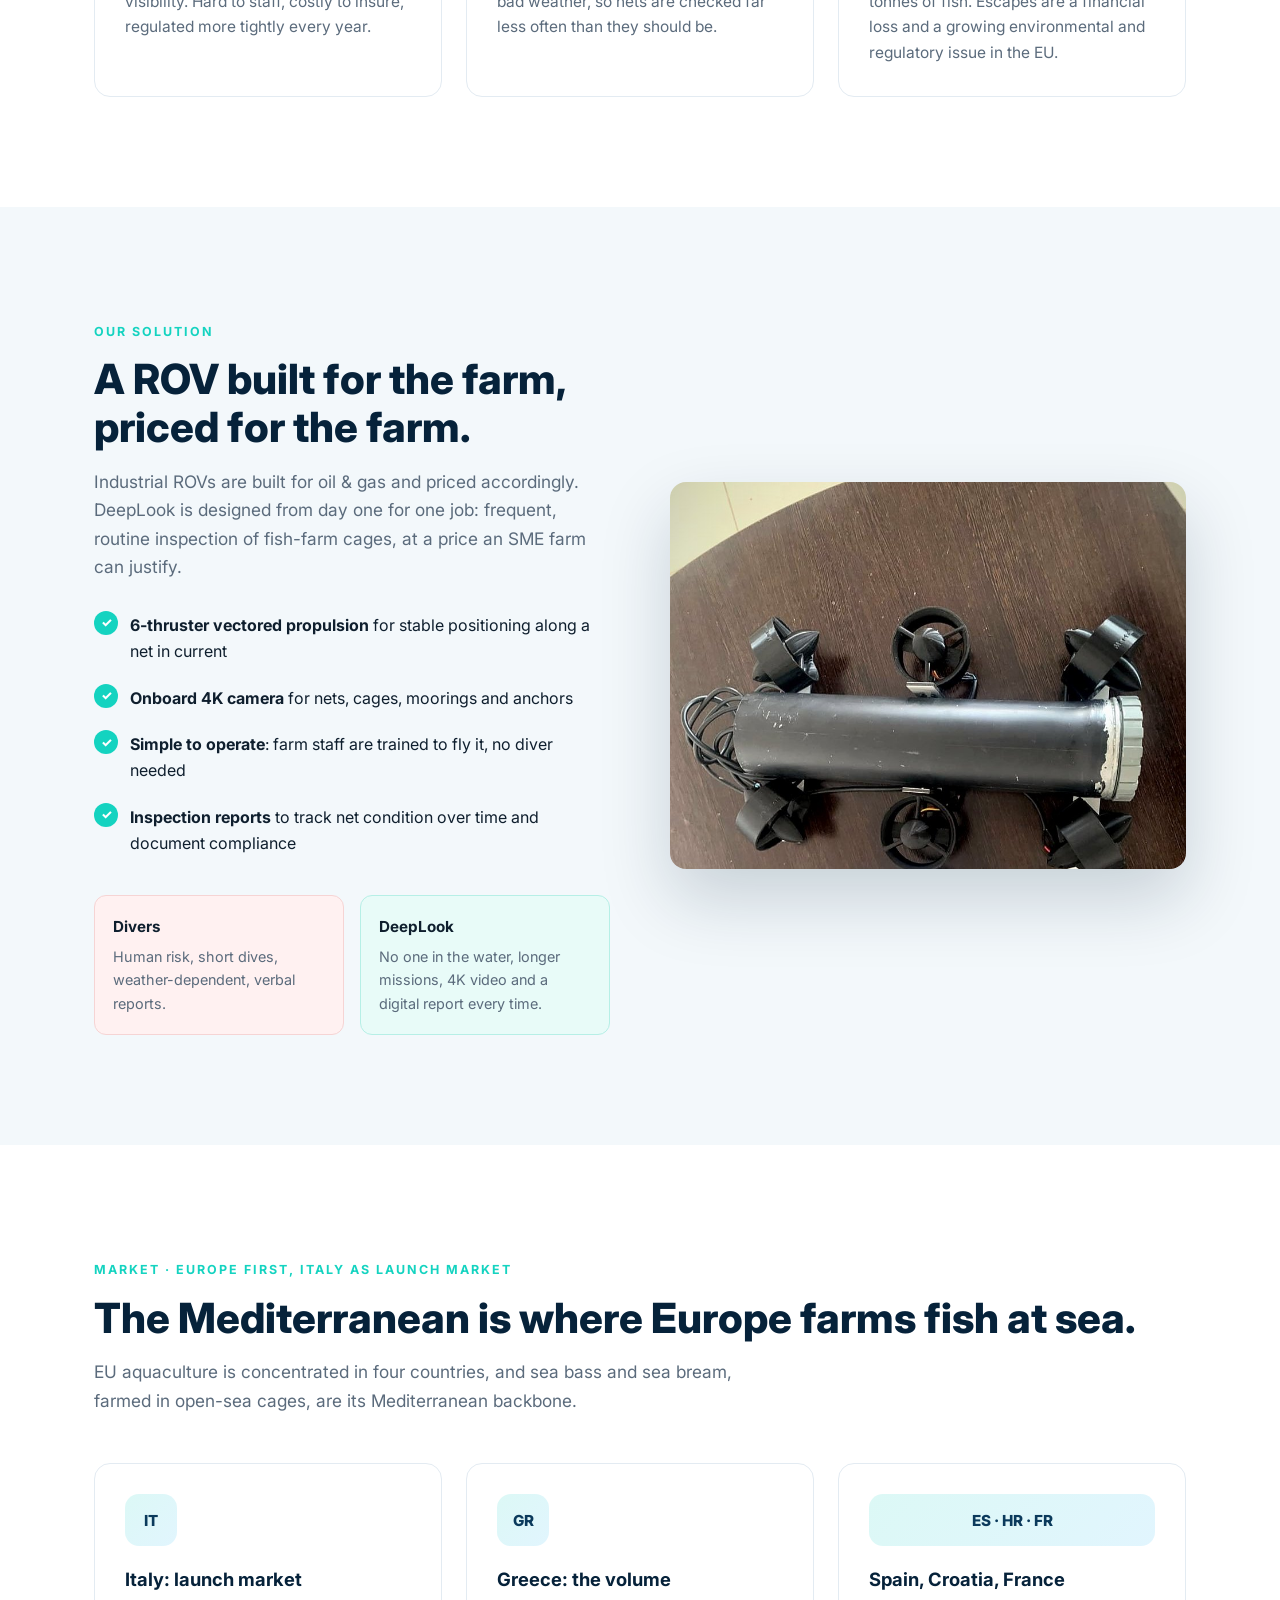
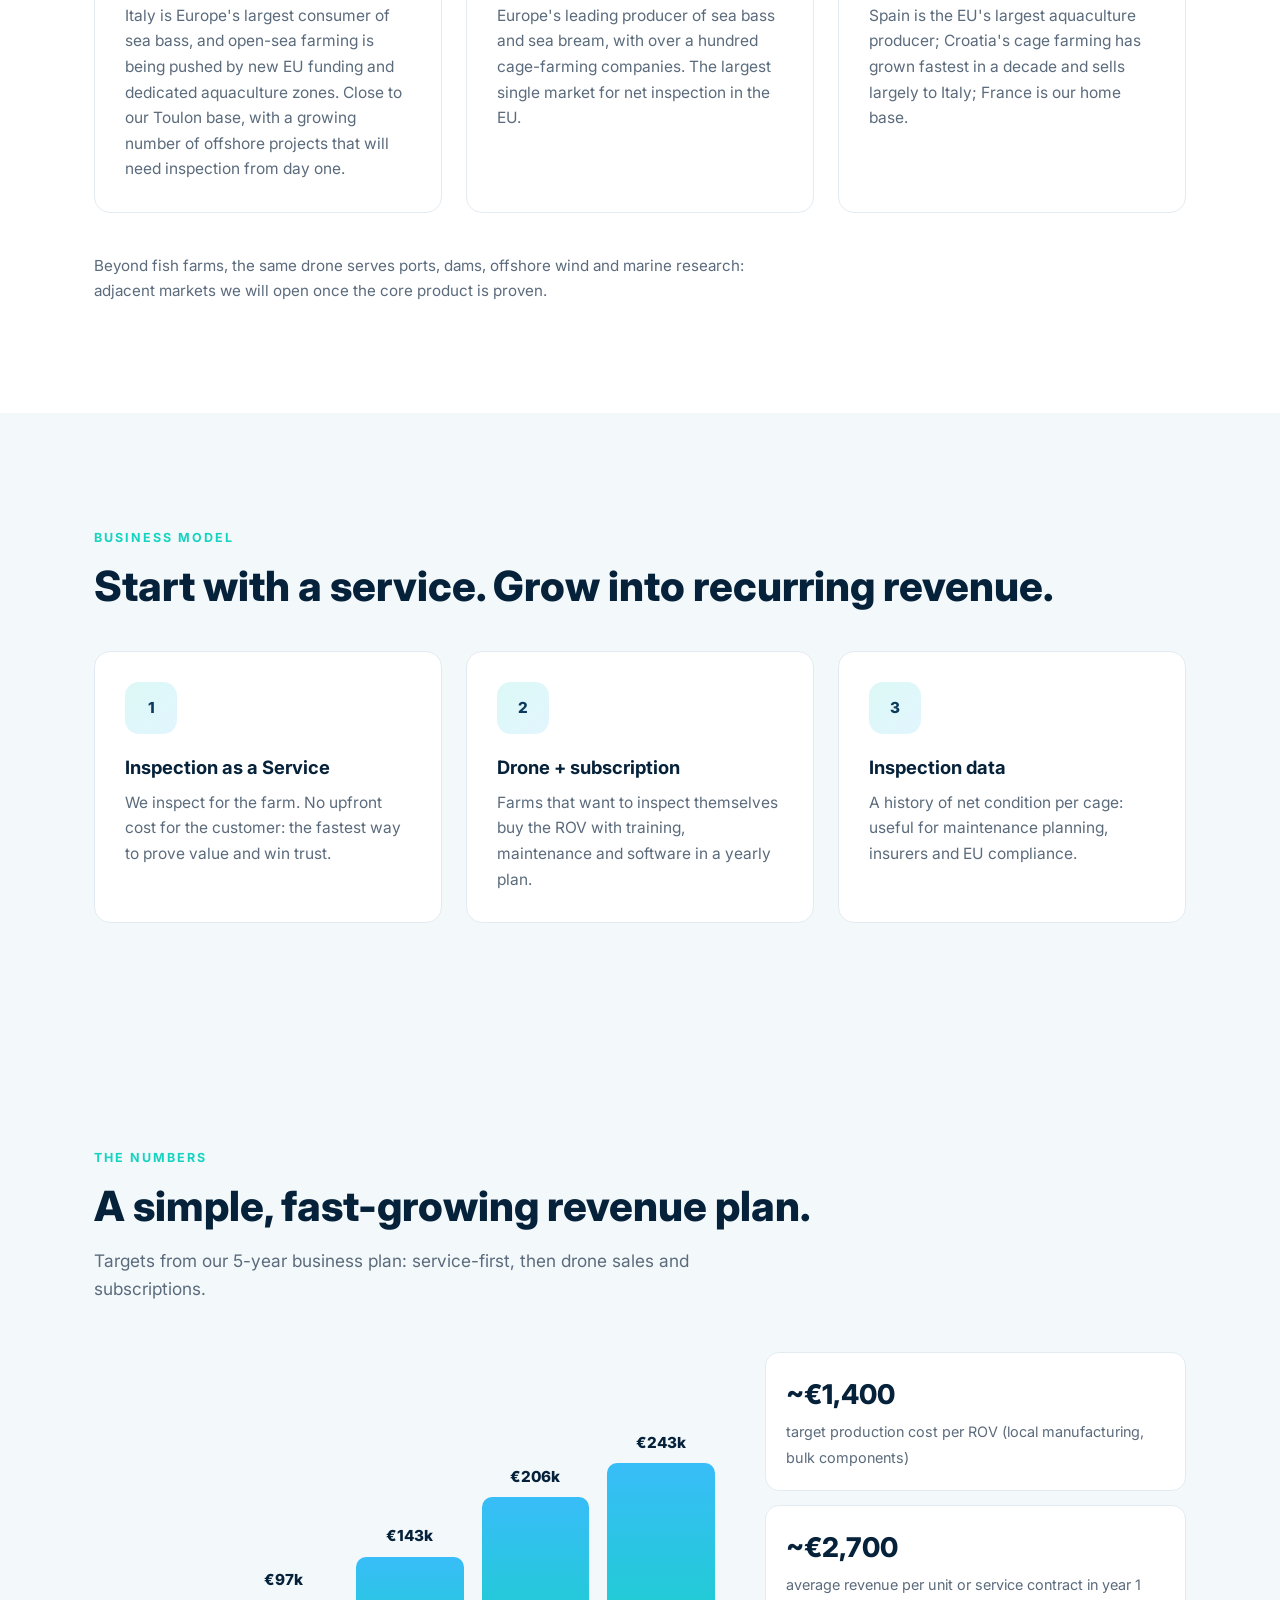
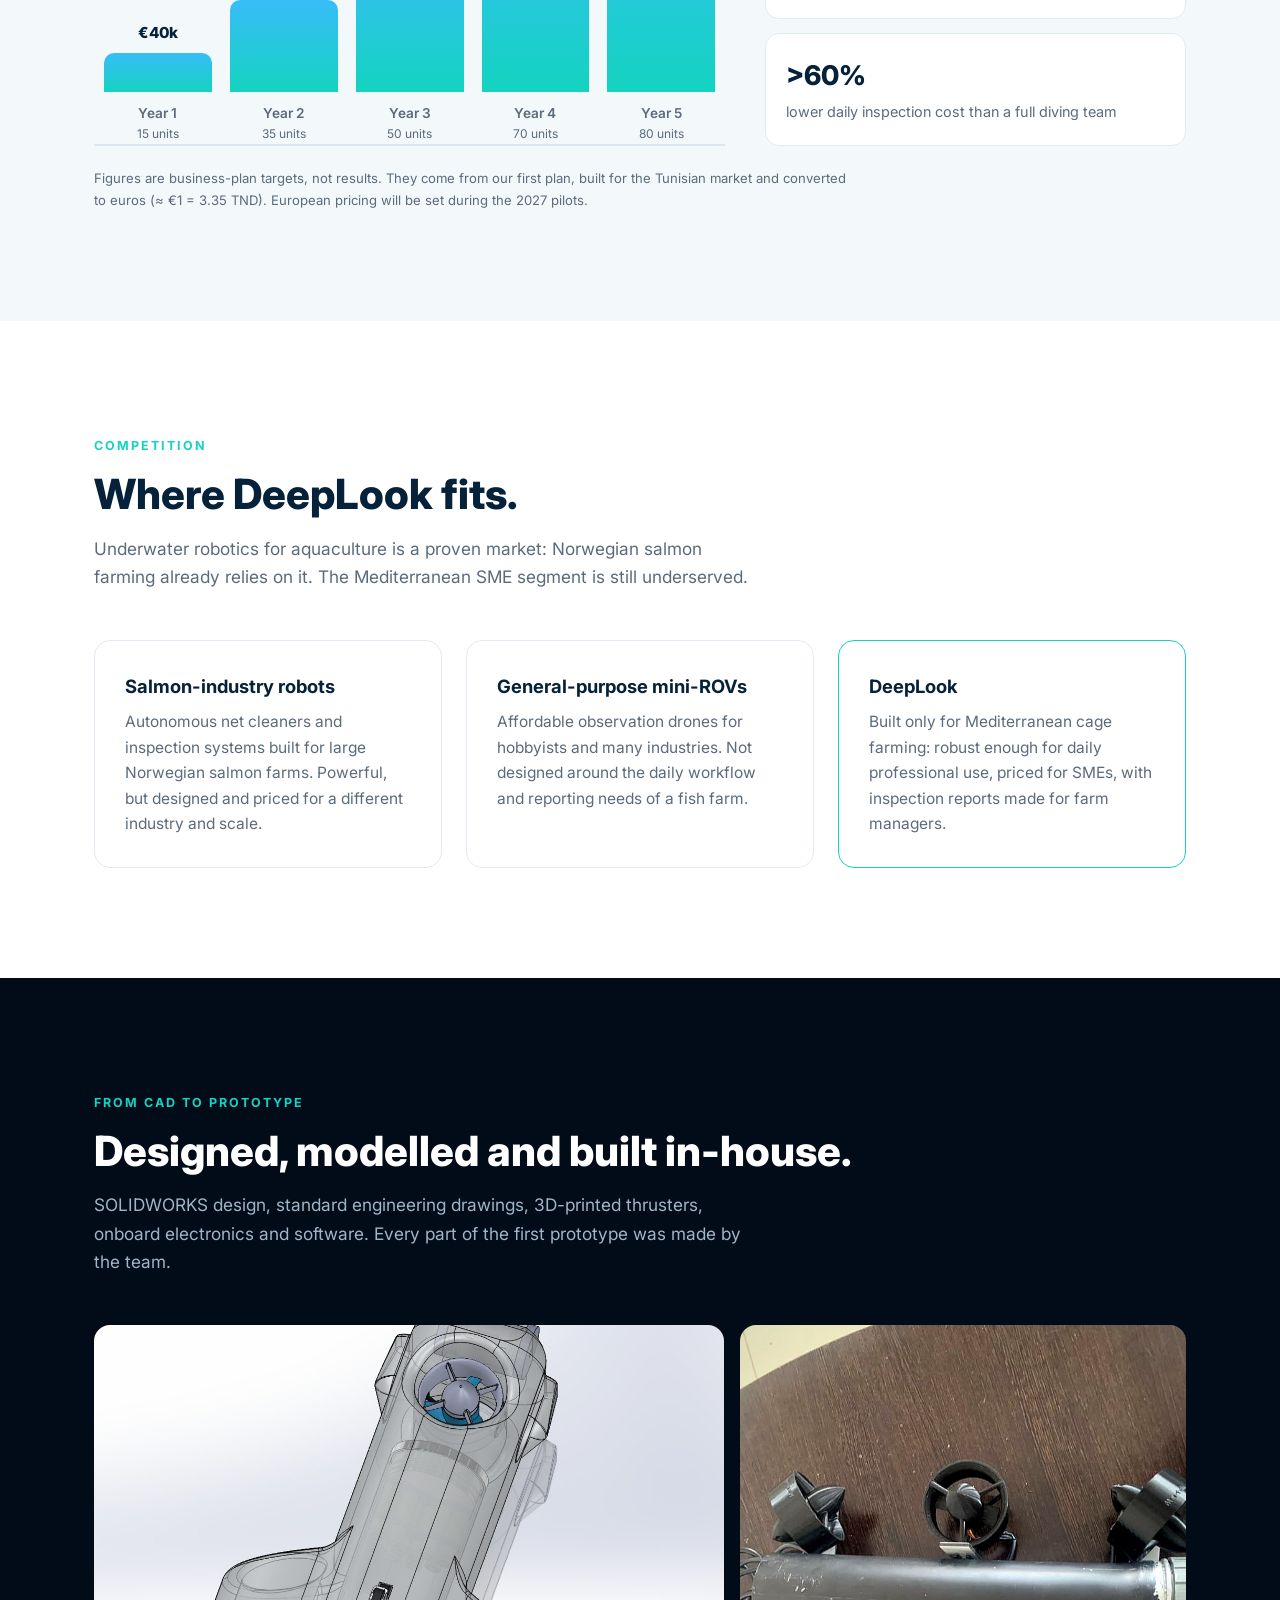
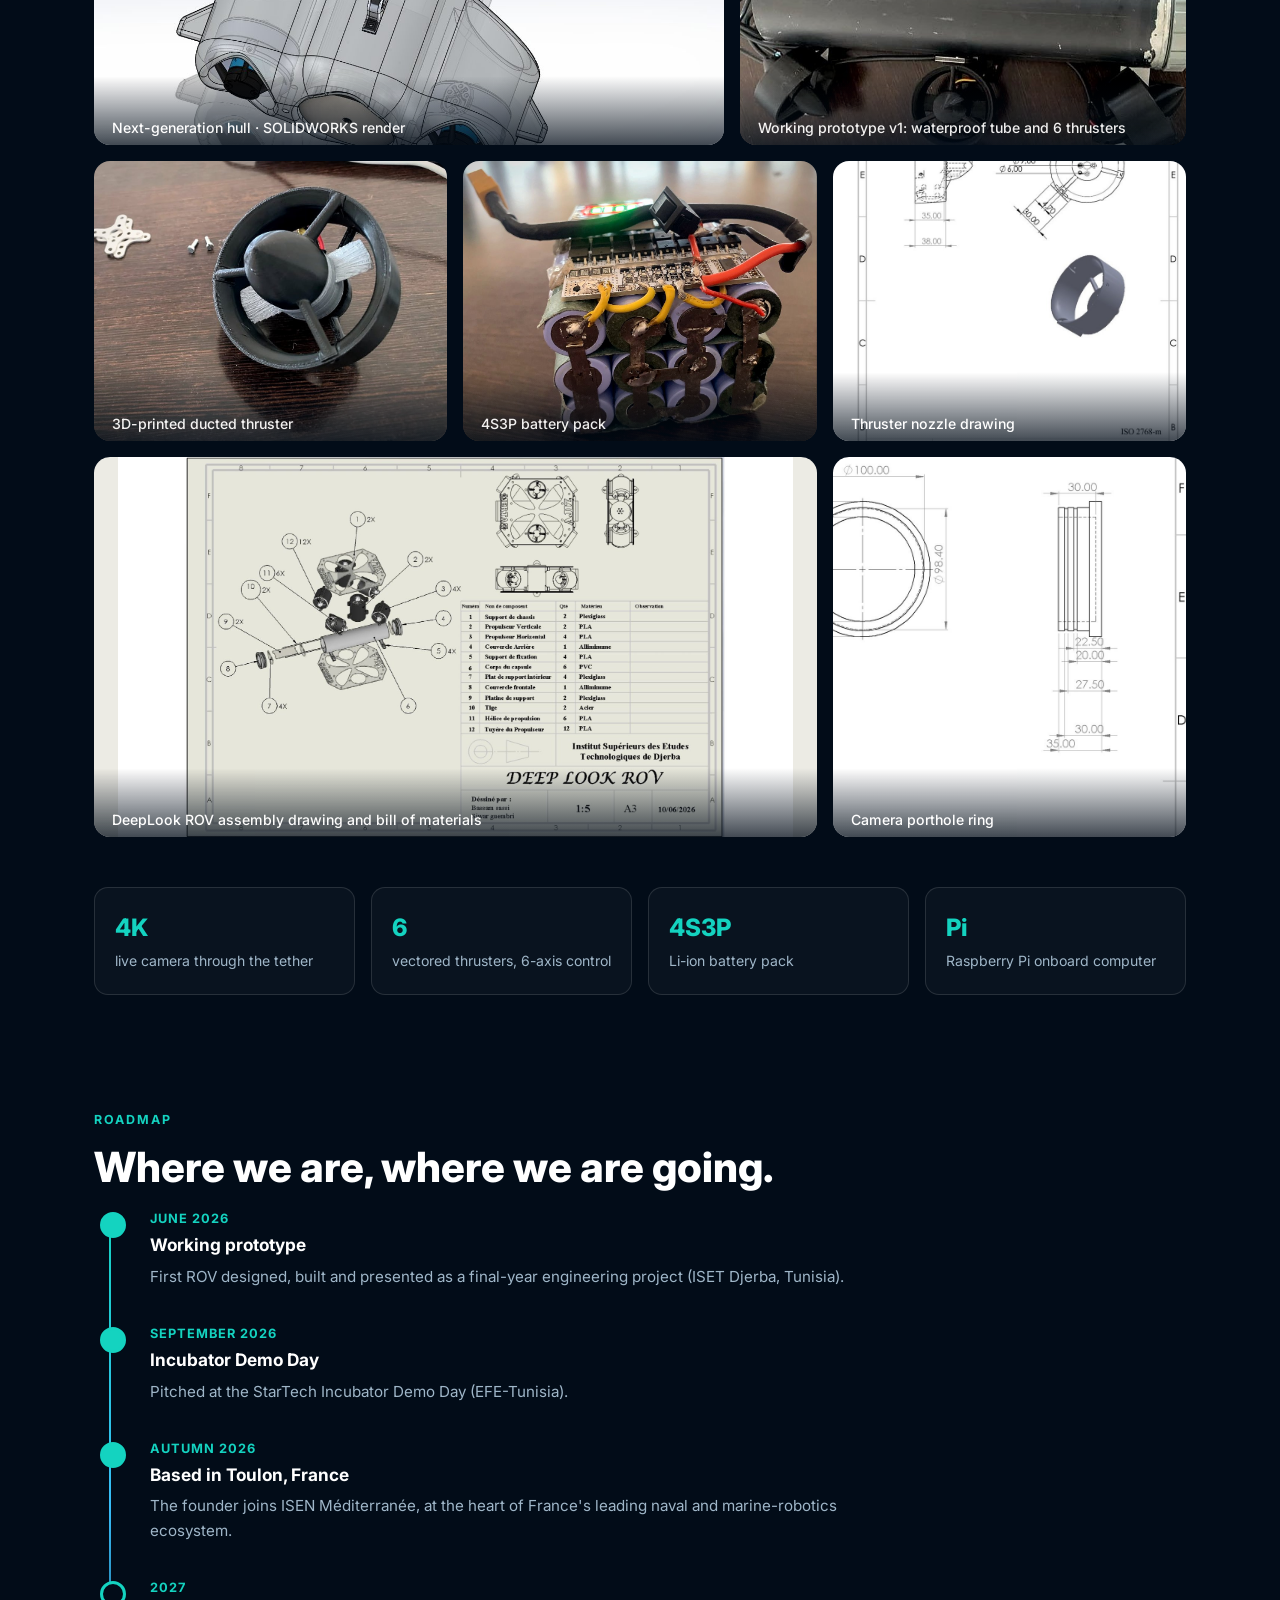
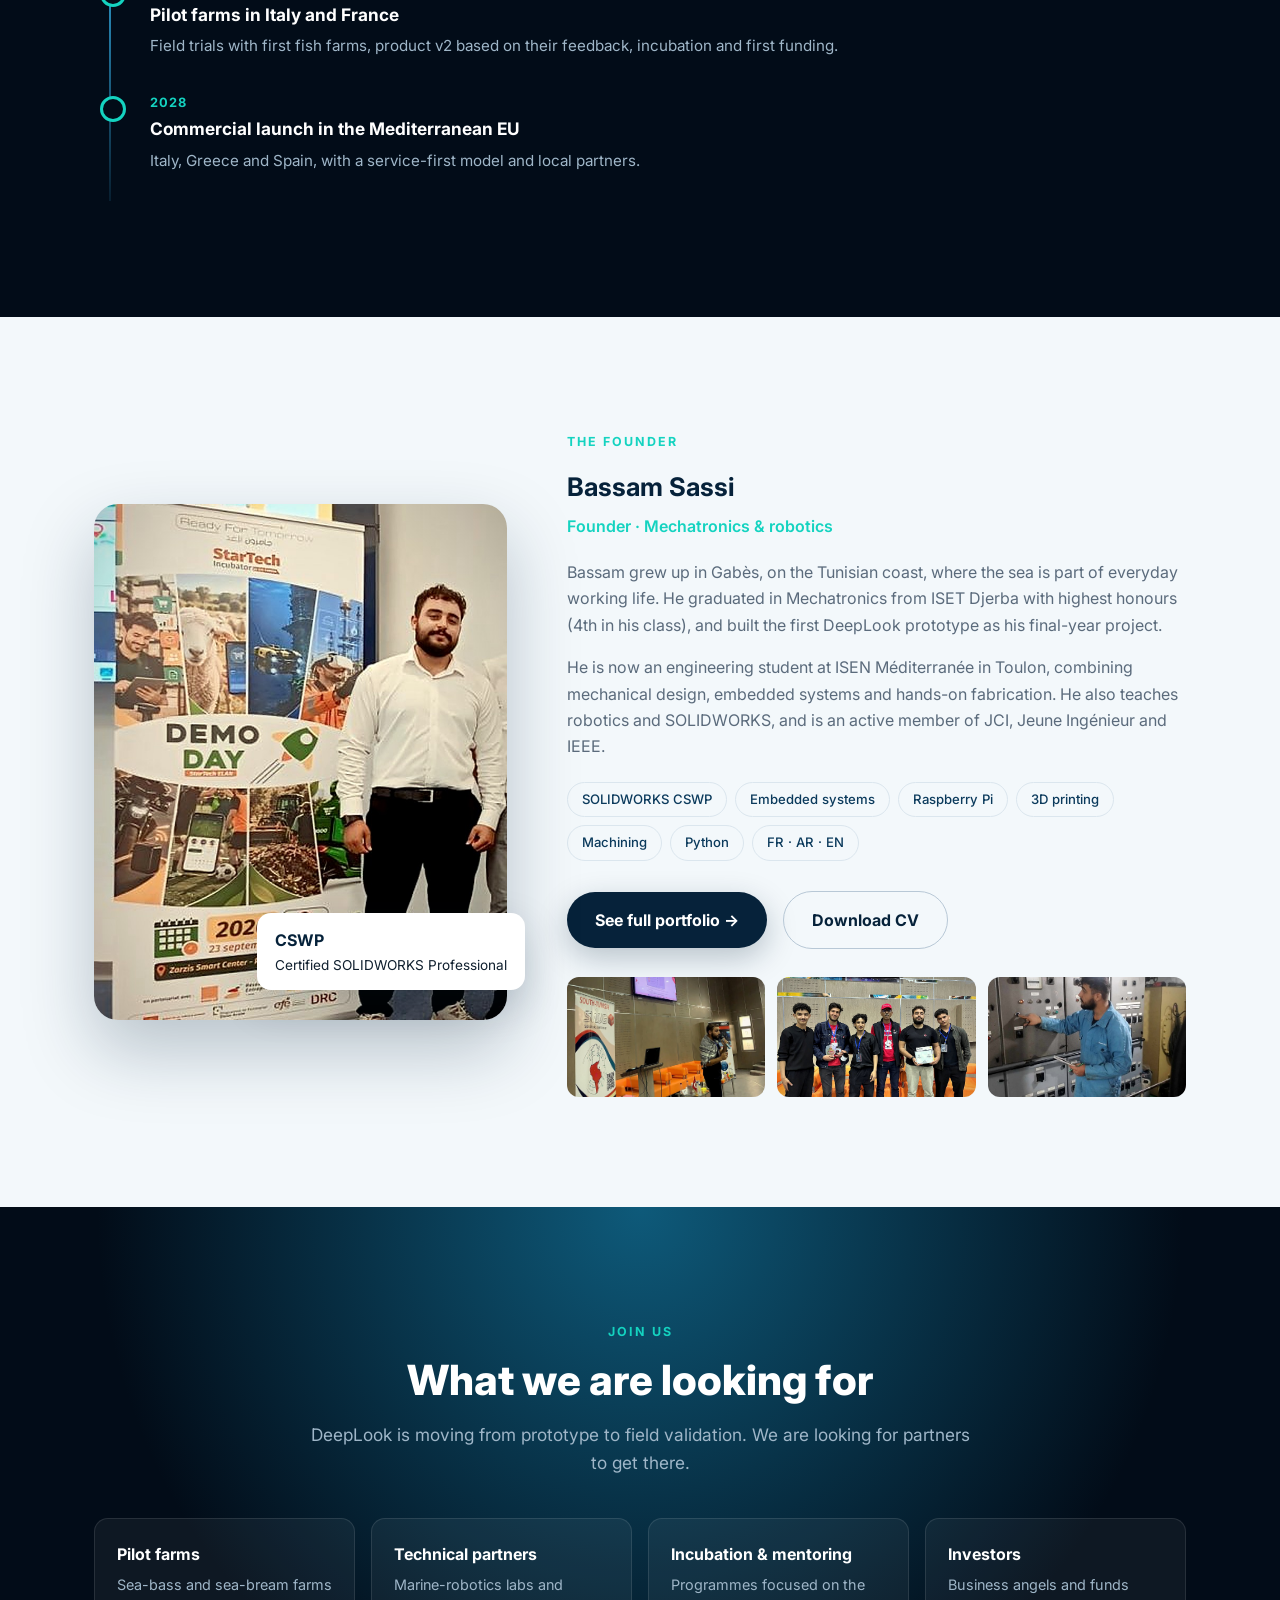
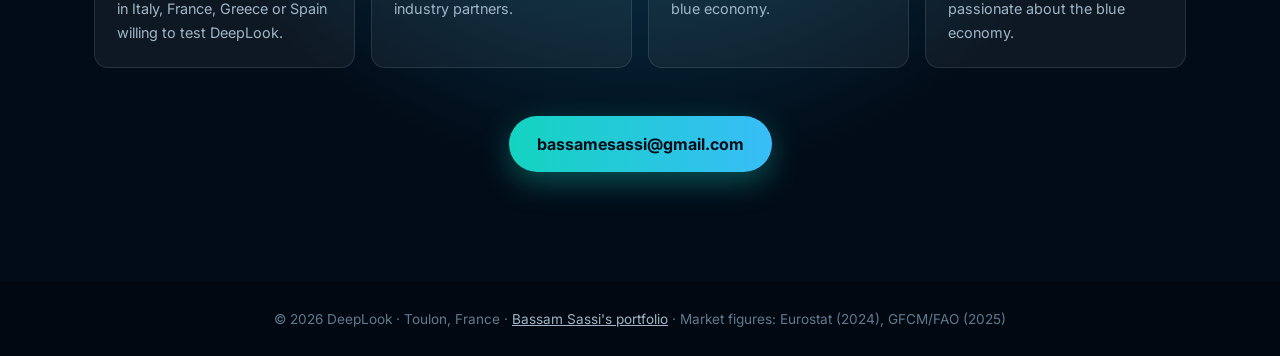
==== commit 649a22e2: "DeepLook: 4K camera, tech specs, revenue plan section Co-Authored-By: Claude Opus 5.5 <noreply@anthr" ====
--- a/deeplook/index.html
+++ b/deeplook/index.html
@@ -142,6 +142,22 @@
 footer{background:#010811;color:#5f7a8f;text-align:center;padding:26px;font-size:.85rem}
 footer a{color:#9fb6c8}
 
+.specs{display:grid;grid-template-columns:repeat(4,1fr);gap:16px;margin-top:50px}
+.spec{border:1px solid rgba(255,255,255,.12);border-radius:14px;padding:20px;background:rgba(255,255,255,.03)}
+.spec b{display:block;font-size:1.5rem;color:var(--teal);font-weight:800}.spec span{color:#9fb6c8;font-size:.88rem}
+.fin{display:grid;grid-template-columns:1.2fr .8fr;gap:40px;align-items:end}
+.bars{display:flex;align-items:flex-end;gap:18px;height:320px;padding:0 10px;border-bottom:2px solid #dbe6ee}
+.bar{flex:1;display:flex;flex-direction:column;align-items:center;justify-content:flex-end;height:100%}
+.bar i{display:block;width:100%;border-radius:10px 10px 0 0;background:linear-gradient(180deg,var(--cyan),var(--teal));height:0;transition:height 1.4s cubic-bezier(.2,.8,.2,1)}
+.reveal.in .bar i{height:calc(var(--h) * .72)}
+.bar em{font-style:normal;font-weight:800;color:var(--navy);margin-bottom:8px;font-size:.95rem}
+.bar small{margin-top:10px;color:var(--muted);font-size:.85rem;font-weight:600}
+.bar u{text-decoration:none;color:var(--muted);font-size:.75rem}
+.kpis{display:grid;gap:14px}
+.kpi{background:#fff;border:1px solid #e3ebf2;border-radius:14px;padding:20px}
+.kpi b{display:block;font-size:1.7rem;font-weight:800;color:var(--navy)}.kpi span{color:var(--muted);font-size:.9rem}
+.note{color:var(--muted);font-size:.82rem;margin-top:22px;max-width:760px}
+@media(max-width:900px){.specs{grid-template-columns:1fr 1fr}.fin{grid-template-columns:1fr}}
 /* REVEAL */
 .reveal{opacity:0;transform:translateY(40px);transition:opacity .9s ease,transform .9s ease}
 .reveal.in{opacity:1;transform:none}
@@ -172,6 +188,7 @@
     <li><a href="#problem">Problem</a></li>
     <li><a href="#solution">Solution</a></li>
     <li><a href="#market">Market</a></li>
+    <li><a href="#numbers">Numbers</a></li>
     <li><a href="#competition">Competition</a></li>
     <li><a href="#founder">Founder</a></li>
     <li><a class="cta" href="#contact">Contact</a></li>
@@ -200,7 +217,7 @@
   <div class="stat reveal"><b data-count="1" data-suffix=" Mt">0</b><span>EU aquaculture output in 2024</span></div>
   <div class="stat reveal d1"><b data-count="65" data-suffix=" %">0</b><span>of it from Spain, France, Greece &amp; Italy</span></div>
   <div class="stat reveal d2"><b data-count="123">0</b><span>cage-farming companies in Greece alone</span></div>
-  <div class="stat reveal d3"><b data-count="6">0</b><span>vectored thrusters on every DeepLook ROV</span></div>
+  <div class="stat reveal d3"><b data-count="4" data-suffix="K">0</b><span>camera on every DeepLook ROV</span></div>
 </div></div>
 
 <section id="problem"><div class="wrap">
@@ -221,13 +238,13 @@
     <p class="lead" style="margin-bottom:10px">Industrial ROVs are built for oil &amp; gas and priced accordingly. DeepLook is designed from day one for one job: frequent, routine inspection of fish-farm cages, at a price an SME farm can justify.</p>
     <ul class="checks">
       <li><b>6-thruster vectored propulsion</b> for stable positioning along a net in current</li>
-      <li><b>Onboard HD camera</b> for nets, cages, moorings and anchors</li>
+      <li><b>Onboard 4K camera</b> for nets, cages, moorings and anchors</li>
       <li><b>Simple to operate</b>: farm staff are trained to fly it, no diver needed</li>
       <li><b>Inspection reports</b> to track net condition over time and document compliance</li>
     </ul>
     <div class="compare">
       <div class="old"><h4>Divers</h4><p>Human risk, short dives, weather-dependent, verbal reports.</p></div>
-      <div class="new"><h4>DeepLook</h4><p>No one in the water, longer missions, HD video and a digital report every time.</p></div>
+      <div class="new"><h4>DeepLook</h4><p>No one in the water, longer missions, 4K video and a digital report every time.</p></div>
     </div>
   </div>
   <div class="reveal d2"><img src="../img/rov-final.jpg" alt="Assembled DeepLook ROV prototype with 6 thrusters"></div>
@@ -253,6 +270,29 @@
     <div class="card reveal d1"><div class="ico">2</div><h3>Drone + subscription</h3><p>Farms that want to inspect themselves buy the ROV with training, maintenance and software in a yearly plan.</p></div>
     <div class="card reveal d2"><div class="ico">3</div><h3>Inspection data</h3><p>A history of net condition per cage: useful for maintenance planning, insurers and EU compliance.</p></div>
   </div>
+</div></section>
+
+<section id="numbers" class="alt"><div class="wrap">
+  <span class="eyebrow reveal">The numbers</span>
+  <h2 class="reveal">A simple, fast-growing revenue plan.</h2>
+  <p class="lead reveal">Targets from our 5-year business plan: service-first, then drone sales and subscriptions.</p>
+  <div class="fin">
+    <div class="reveal">
+      <div class="bars">
+        <div class="bar" style="--h:17%"><em>€40k</em><i></i><small>Year 1</small><u>15 units</u></div>
+        <div class="bar" style="--h:40%"><em>€97k</em><i></i><small>Year 2</small><u>35 units</u></div>
+        <div class="bar" style="--h:59%"><em>€143k</em><i></i><small>Year 3</small><u>50 units</u></div>
+        <div class="bar" style="--h:85%"><em>€206k</em><i></i><small>Year 4</small><u>70 units</u></div>
+        <div class="bar" style="--h:100%"><em>€243k</em><i></i><small>Year 5</small><u>80 units</u></div>
+      </div>
+    </div>
+    <div class="kpis">
+      <div class="kpi reveal"><b>~€1,400</b><span>target production cost per ROV (local manufacturing, bulk components)</span></div>
+      <div class="kpi reveal d1"><b>~€2,700</b><span>average revenue per unit or service contract in year 1</span></div>
+      <div class="kpi reveal d2"><b>&gt;60%</b><span>lower daily inspection cost than a full diving team</span></div>
+    </div>
+  </div>
+  <p class="note reveal">Figures are business-plan targets, not results. They come from our first plan, built for the Tunisian market and converted to euros (≈ €1 = 3.35 TND). European pricing will be set during the 2027 pilots.</p>
 </div></section>
 
 <section id="competition"><div class="wrap">
@@ -278,6 +318,12 @@
     <figure class="g5 reveal d2"><img src="../img/mep-tuyere.jpg" alt="Nozzle drawing"><figcaption>Thruster nozzle drawing</figcaption></figure>
     <figure class="g6 reveal"><img src="../img/mep-ensemble.jpg" alt="DeepLook ROV assembly drawing"><figcaption>DeepLook ROV assembly drawing and bill of materials</figcaption></figure>
     <figure class="g7 reveal d1"><img src="../img/mep-hublot.jpg" alt="Porthole ring drawing"><figcaption>Camera porthole ring</figcaption></figure>
+  </div>
+  <div class="specs">
+    <div class="spec reveal"><b>4K</b><span>live camera through the tether</span></div>
+    <div class="spec reveal d1"><b>6</b><span>vectored thrusters, 6-axis control</span></div>
+    <div class="spec reveal d2"><b>4S3P</b><span>Li-ion battery pack</span></div>
+    <div class="spec reveal d3"><b>Pi</b><span>Raspberry Pi onboard computer</span></div>
   </div>
 </div></section>
 
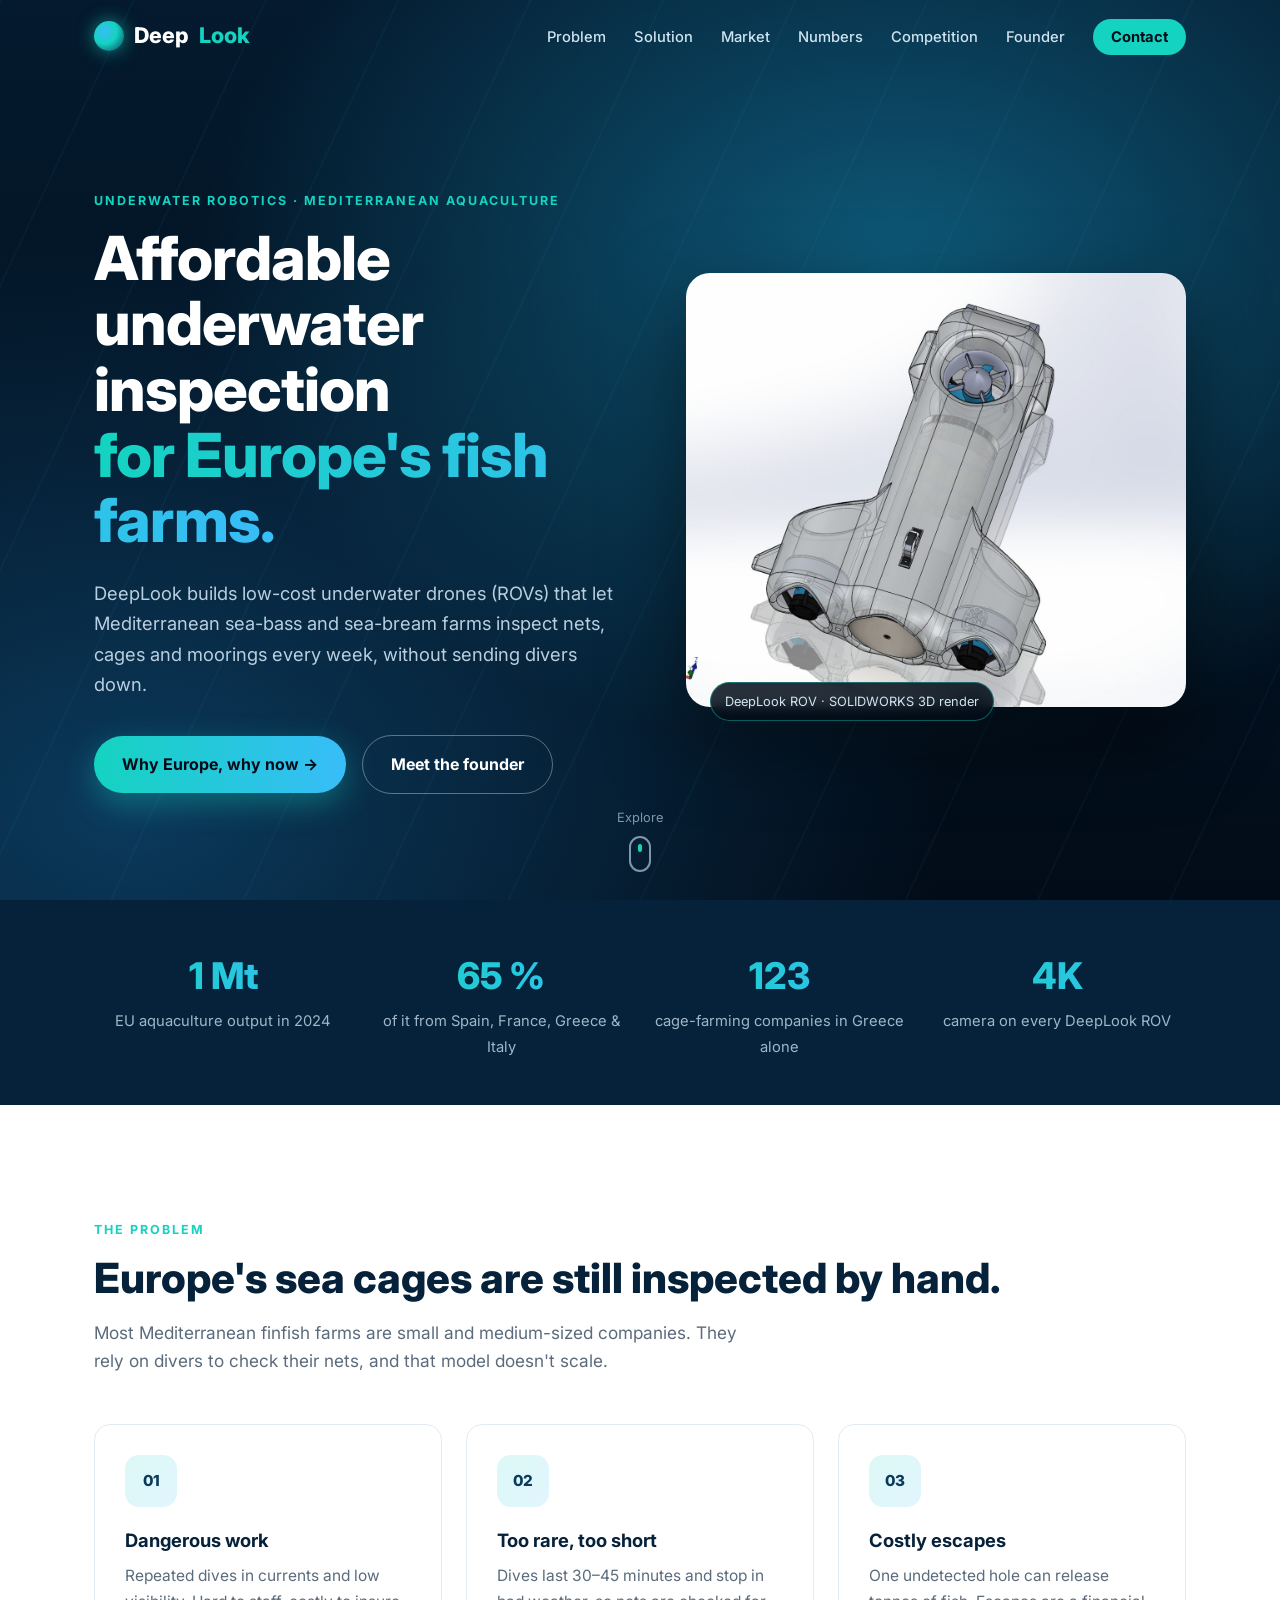
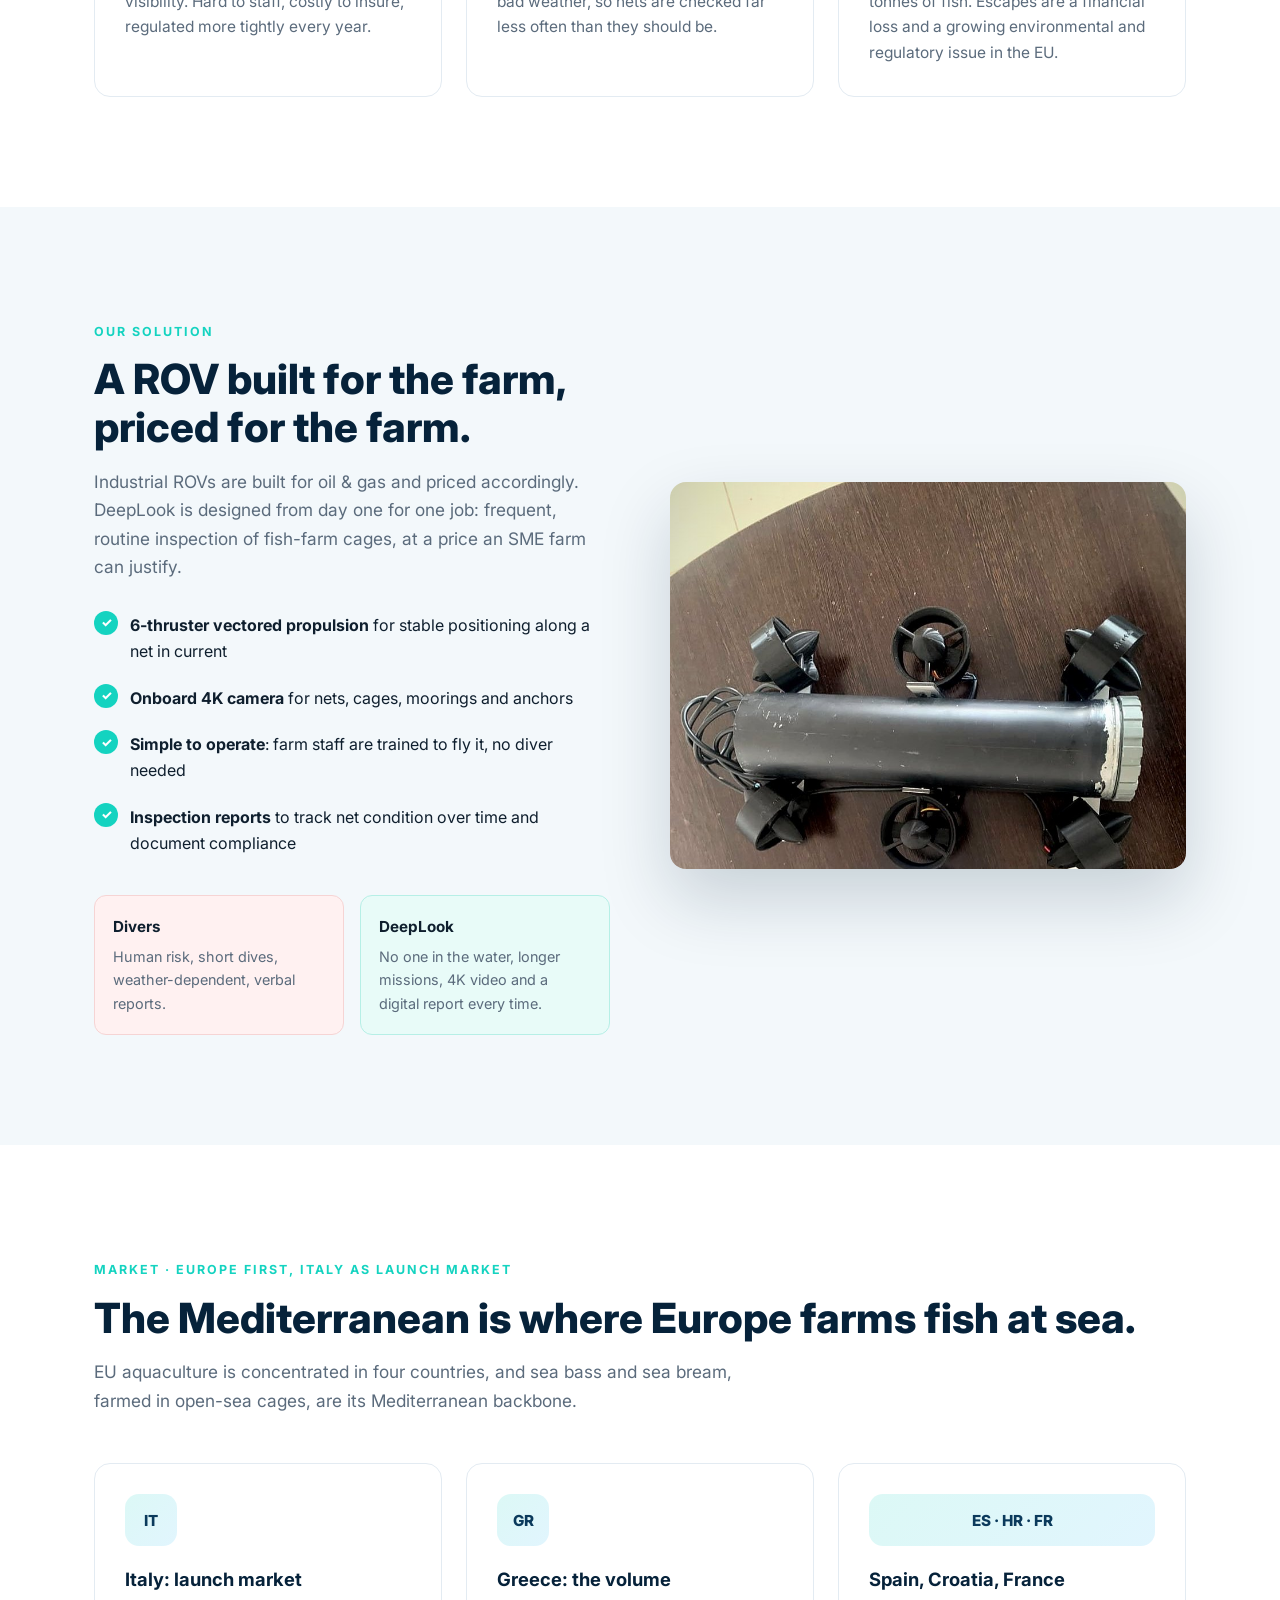
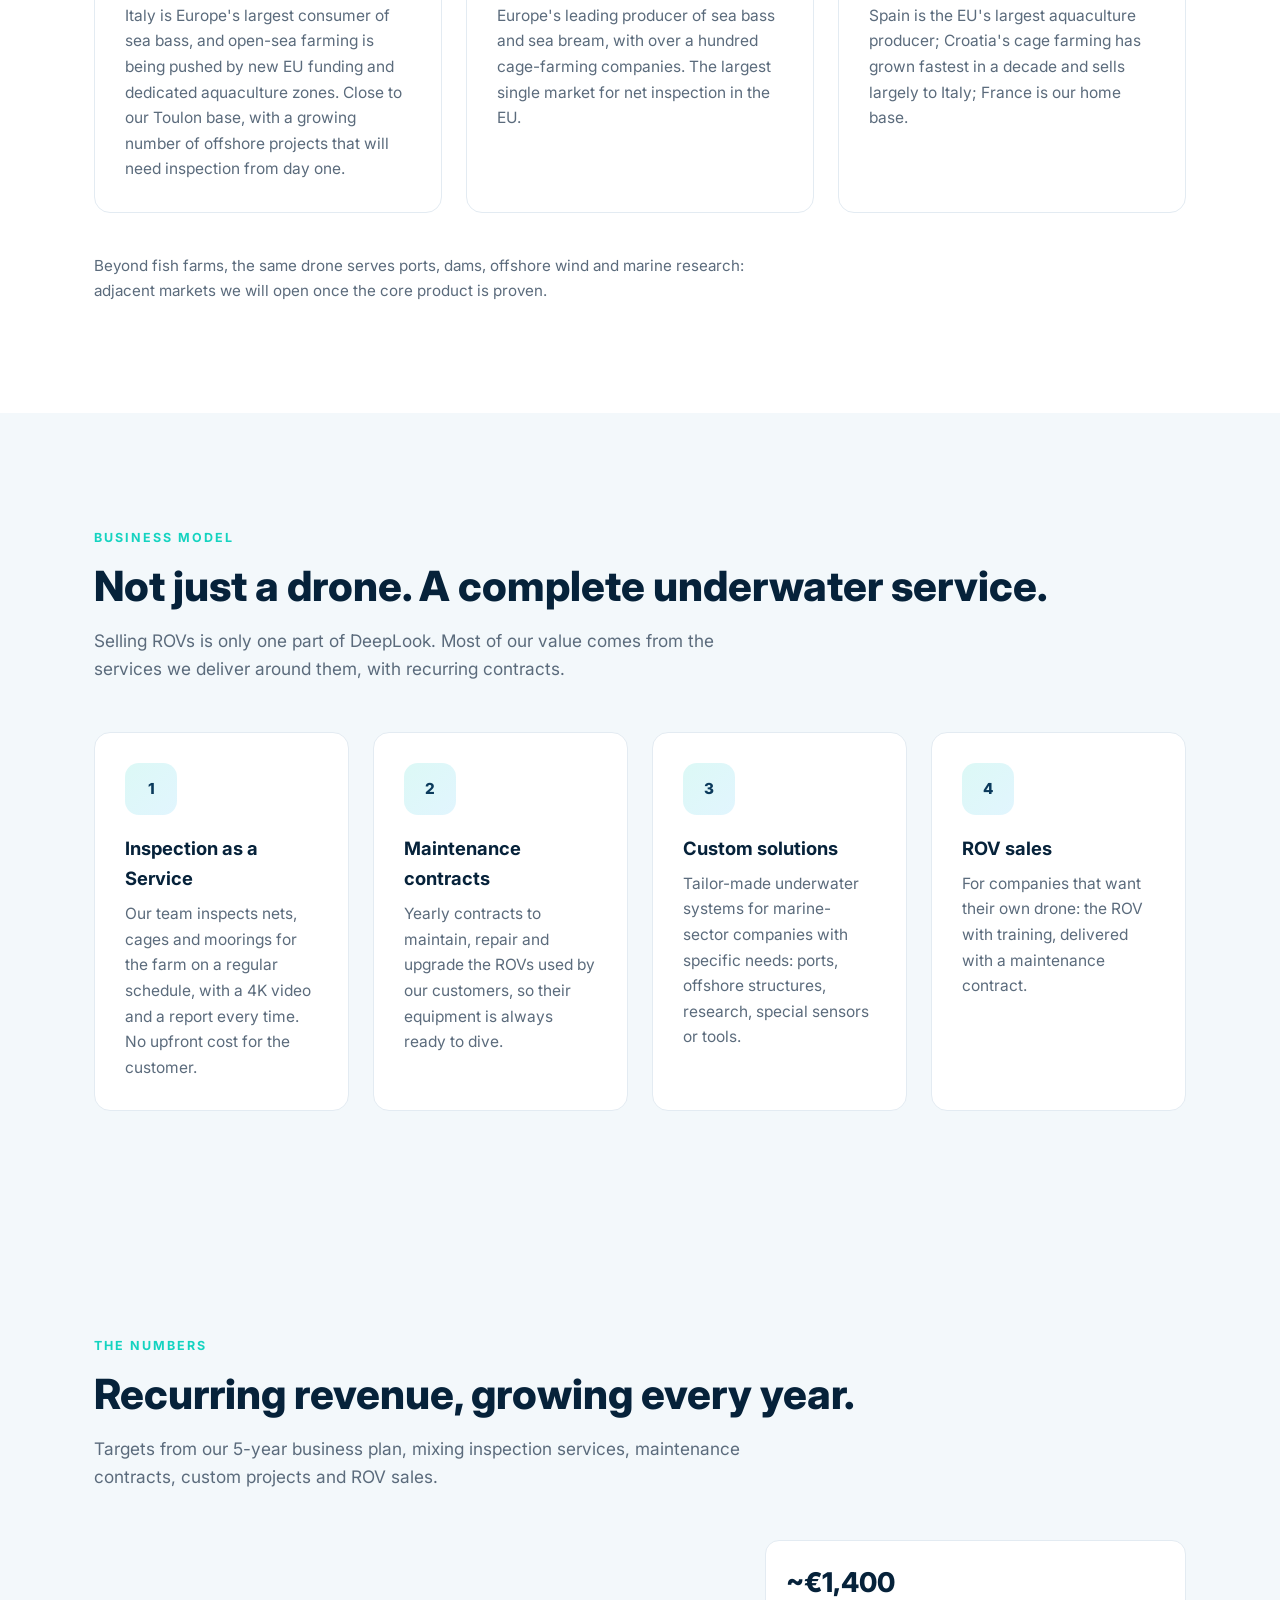
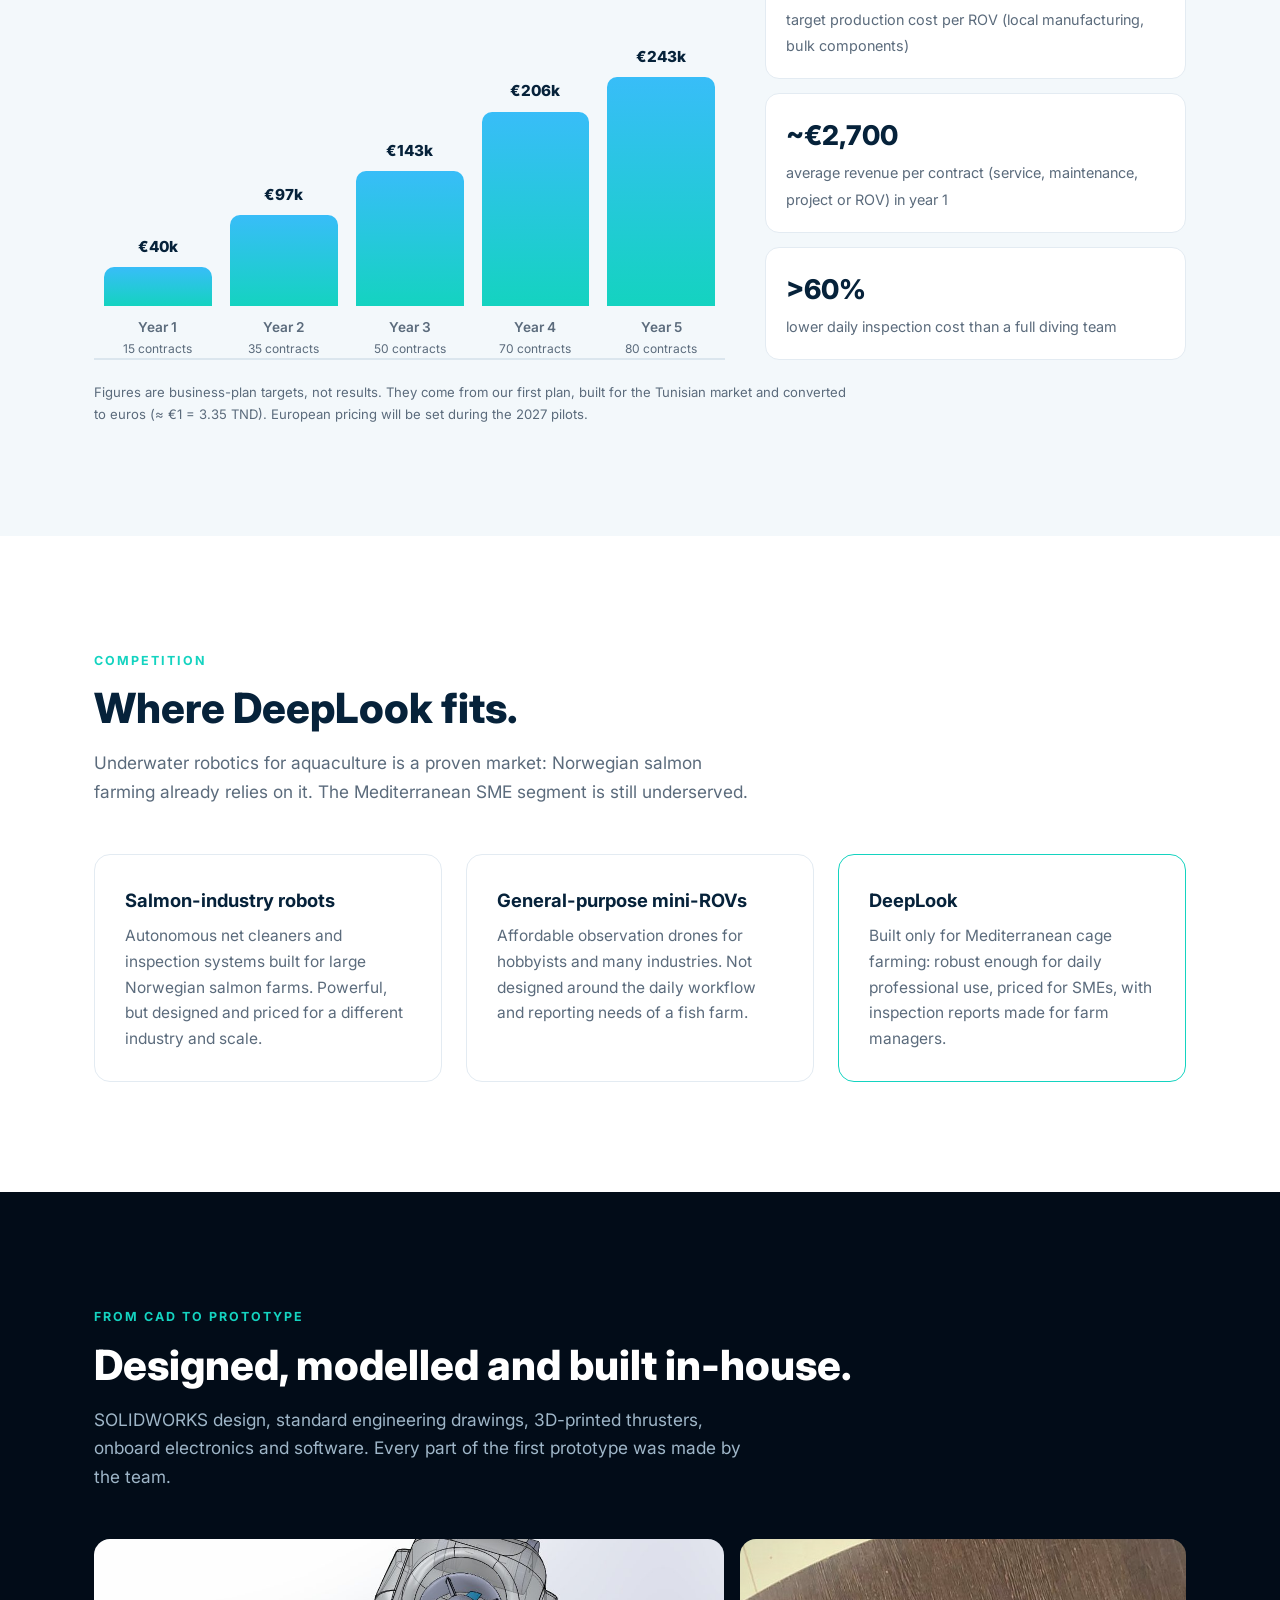
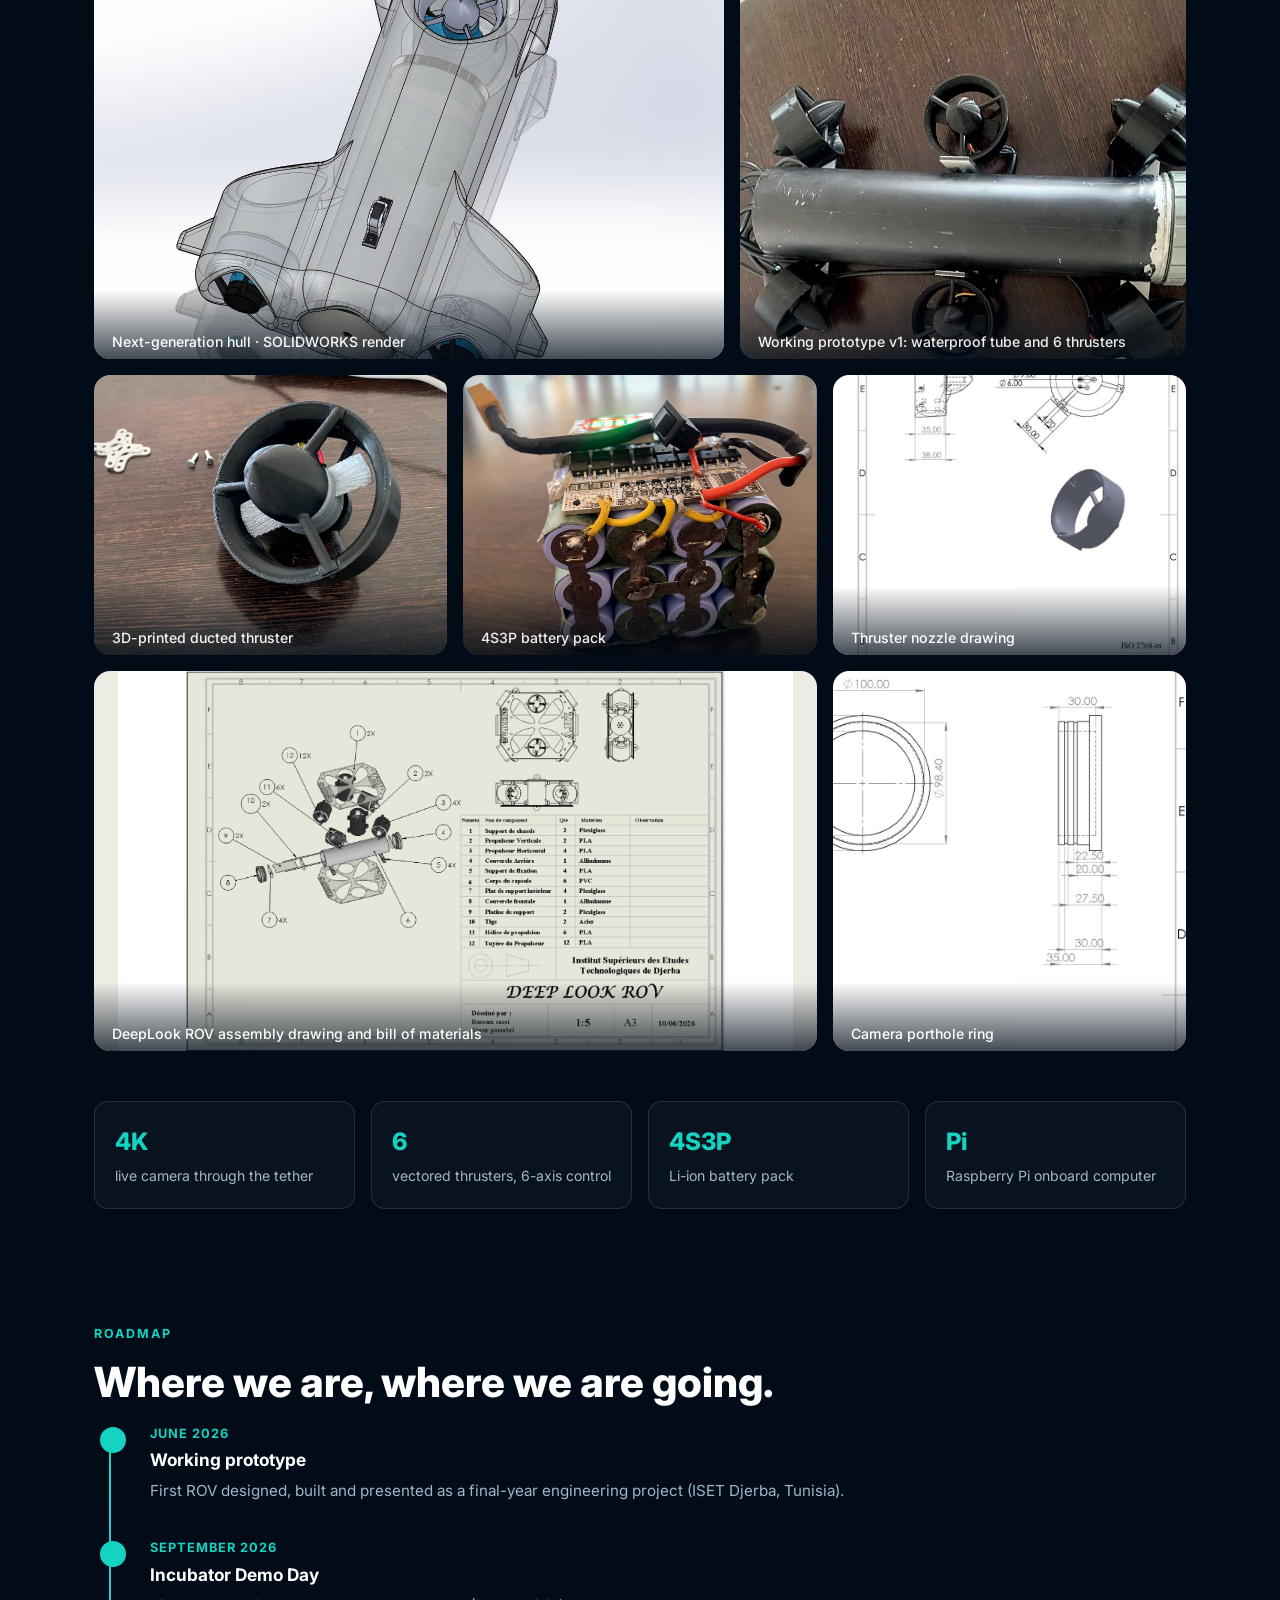
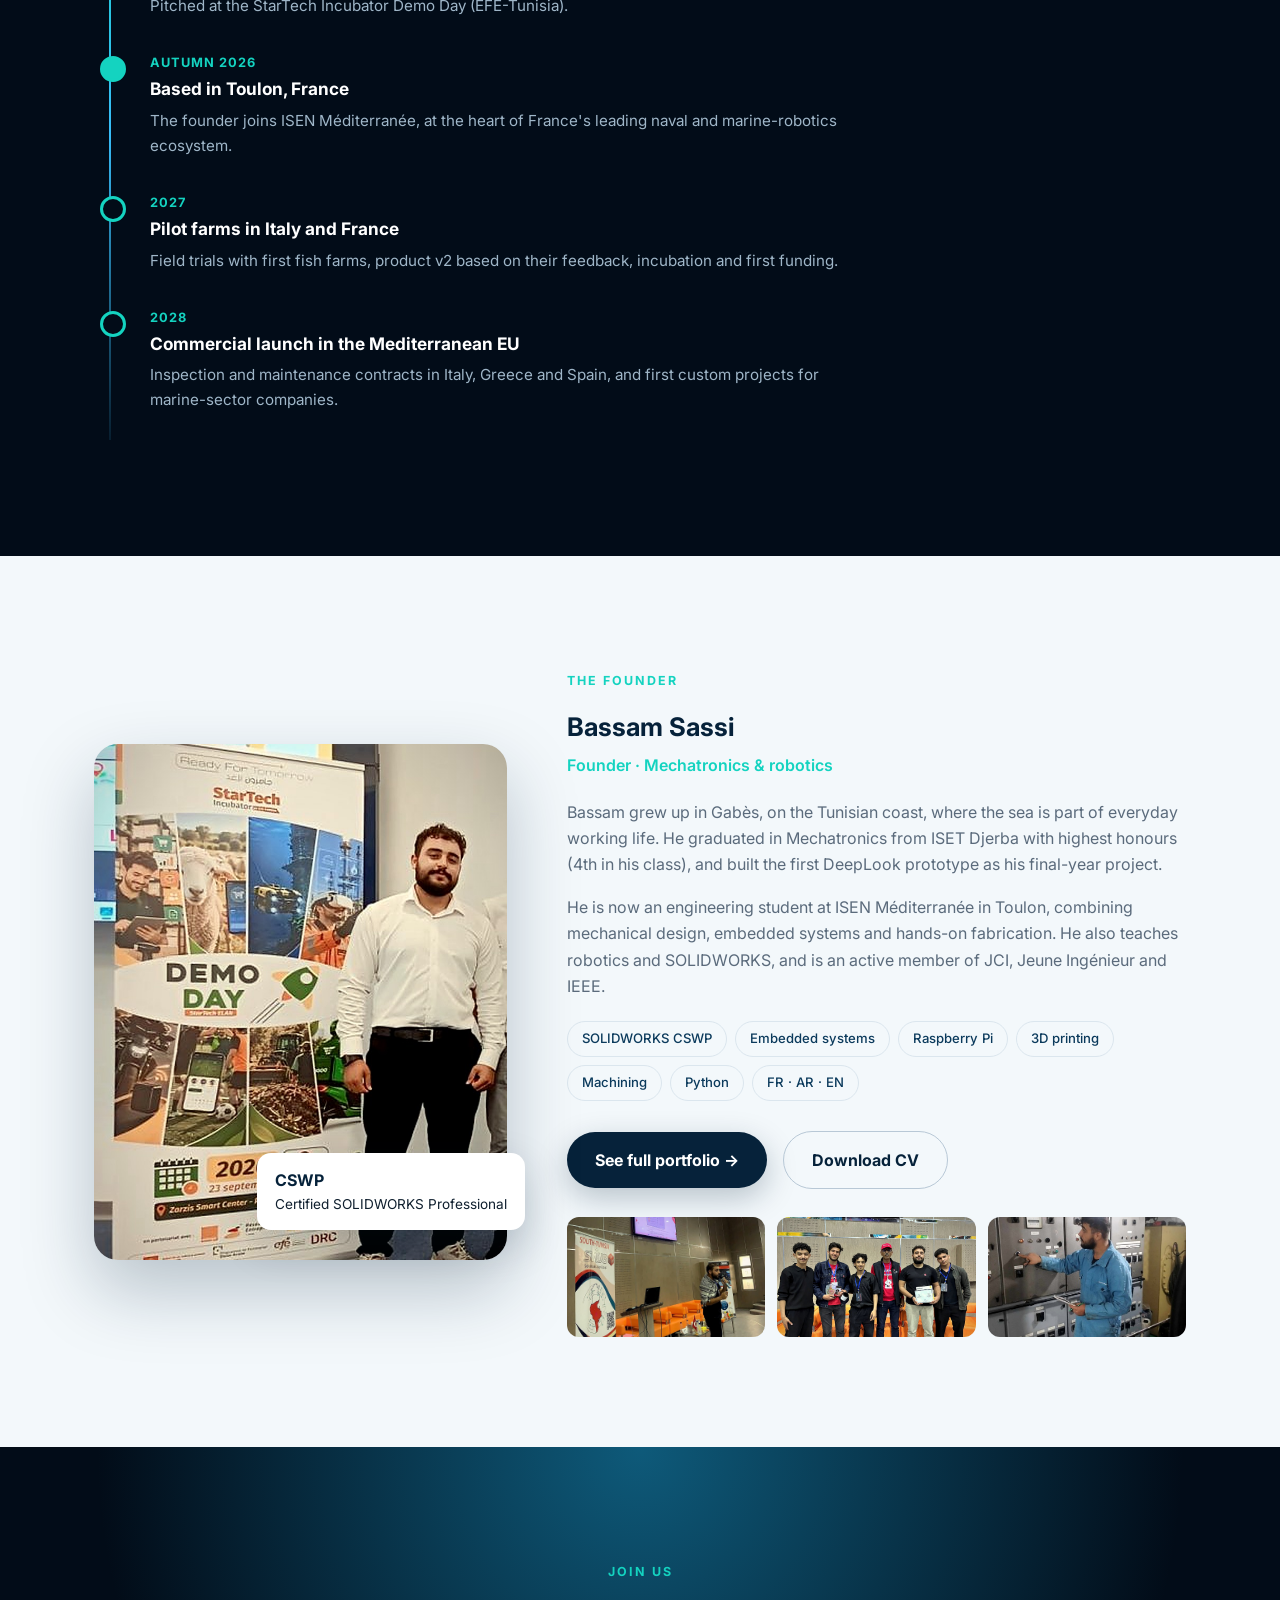
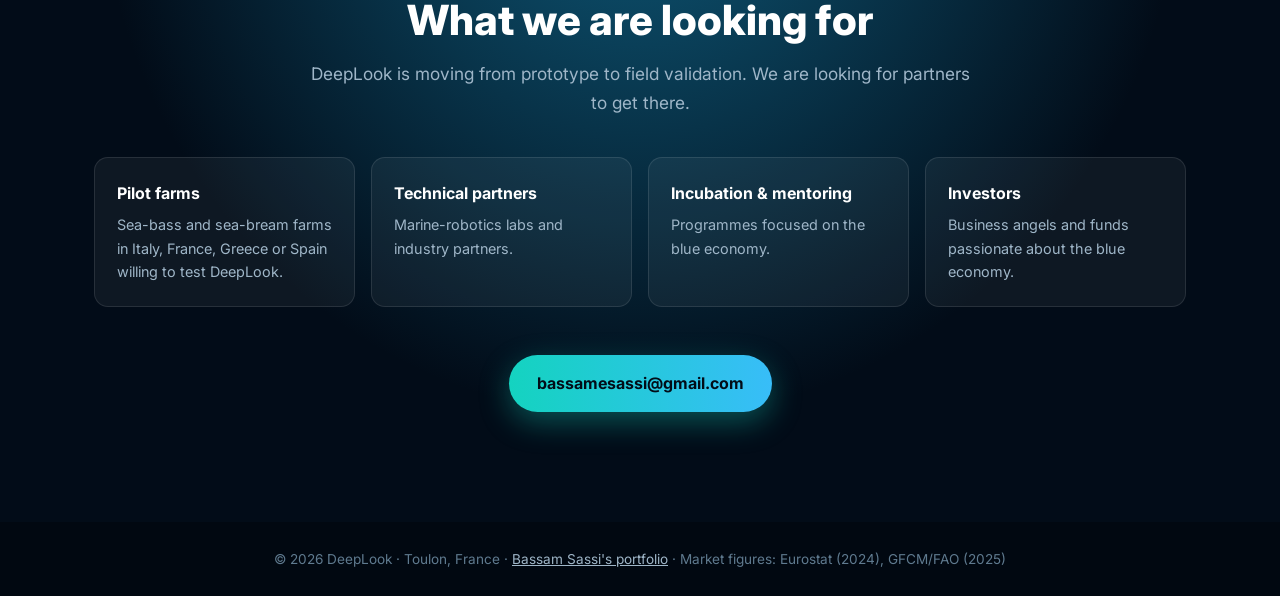
==== commit 494bb479: "DeepLook: service-based business model (inspection, maintenance, custom solutions) Co-Authored-By: C" ====
--- a/deeplook/index.html
+++ b/deeplook/index.html
@@ -71,7 +71,7 @@
 .stat span{color:#9fb6c8;font-size:.92rem}
 
 /* CARDS */
-.grid{display:grid;grid-template-columns:repeat(auto-fit,minmax(250px,1fr));gap:24px}
+.grid{display:grid;grid-template-columns:repeat(auto-fit,minmax(240px,1fr));gap:24px}
 .card{background:#fff;border:1px solid #e3ebf2;border-radius:var(--radius);padding:30px;transition:transform .3s,box-shadow .3s,border-color .3s}
 .card:hover{transform:translateY(-6px);box-shadow:0 20px 50px rgba(6,34,58,.12);border-color:var(--teal)}
 .card .ico{width:52px;height:52px;border-radius:14px;display:flex;align-items:center;justify-content:center;font-size:.95rem;font-weight:800;color:var(--deep);background:linear-gradient(135deg,rgba(20,211,192,.15),rgba(56,189,248,.15));margin-bottom:18px}
@@ -264,31 +264,33 @@
 
 <section class="alt"><div class="wrap">
   <span class="eyebrow reveal">Business model</span>
-  <h2 class="reveal">Start with a service. Grow into recurring revenue.</h2>
-  <div class="grid" style="margin-top:40px">
-    <div class="card reveal"><div class="ico">1</div><h3>Inspection as a Service</h3><p>We inspect for the farm. No upfront cost for the customer: the fastest way to prove value and win trust.</p></div>
-    <div class="card reveal d1"><div class="ico">2</div><h3>Drone + subscription</h3><p>Farms that want to inspect themselves buy the ROV with training, maintenance and software in a yearly plan.</p></div>
-    <div class="card reveal d2"><div class="ico">3</div><h3>Inspection data</h3><p>A history of net condition per cage: useful for maintenance planning, insurers and EU compliance.</p></div>
+  <h2 class="reveal">Not just a drone. A complete underwater service.</h2>
+  <p class="lead reveal">Selling ROVs is only one part of DeepLook. Most of our value comes from the services we deliver around them, with recurring contracts.</p>
+  <div class="grid">
+    <div class="card reveal"><div class="ico">1</div><h3>Inspection as a Service</h3><p>Our team inspects nets, cages and moorings for the farm on a regular schedule, with a 4K video and a report every time. No upfront cost for the customer.</p></div>
+    <div class="card reveal d1"><div class="ico">2</div><h3>Maintenance contracts</h3><p>Yearly contracts to maintain, repair and upgrade the ROVs used by our customers, so their equipment is always ready to dive.</p></div>
+    <div class="card reveal d2"><div class="ico">3</div><h3>Custom solutions</h3><p>Tailor-made underwater systems for marine-sector companies with specific needs: ports, offshore structures, research, special sensors or tools.</p></div>
+    <div class="card reveal d3"><div class="ico">4</div><h3>ROV sales</h3><p>For companies that want their own drone: the ROV with training, delivered with a maintenance contract.</p></div>
   </div>
 </div></section>
 
 <section id="numbers" class="alt"><div class="wrap">
   <span class="eyebrow reveal">The numbers</span>
-  <h2 class="reveal">A simple, fast-growing revenue plan.</h2>
-  <p class="lead reveal">Targets from our 5-year business plan: service-first, then drone sales and subscriptions.</p>
+  <h2 class="reveal">Recurring revenue, growing every year.</h2>
+  <p class="lead reveal">Targets from our 5-year business plan, mixing inspection services, maintenance contracts, custom projects and ROV sales.</p>
   <div class="fin">
     <div class="reveal">
       <div class="bars">
-        <div class="bar" style="--h:17%"><em>€40k</em><i></i><small>Year 1</small><u>15 units</u></div>
-        <div class="bar" style="--h:40%"><em>€97k</em><i></i><small>Year 2</small><u>35 units</u></div>
-        <div class="bar" style="--h:59%"><em>€143k</em><i></i><small>Year 3</small><u>50 units</u></div>
-        <div class="bar" style="--h:85%"><em>€206k</em><i></i><small>Year 4</small><u>70 units</u></div>
-        <div class="bar" style="--h:100%"><em>€243k</em><i></i><small>Year 5</small><u>80 units</u></div>
+        <div class="bar" style="--h:17%"><em>€40k</em><i></i><small>Year 1</small><u>15 contracts</u></div>
+        <div class="bar" style="--h:40%"><em>€97k</em><i></i><small>Year 2</small><u>35 contracts</u></div>
+        <div class="bar" style="--h:59%"><em>€143k</em><i></i><small>Year 3</small><u>50 contracts</u></div>
+        <div class="bar" style="--h:85%"><em>€206k</em><i></i><small>Year 4</small><u>70 contracts</u></div>
+        <div class="bar" style="--h:100%"><em>€243k</em><i></i><small>Year 5</small><u>80 contracts</u></div>
       </div>
     </div>
     <div class="kpis">
       <div class="kpi reveal"><b>~€1,400</b><span>target production cost per ROV (local manufacturing, bulk components)</span></div>
-      <div class="kpi reveal d1"><b>~€2,700</b><span>average revenue per unit or service contract in year 1</span></div>
+      <div class="kpi reveal d1"><b>~€2,700</b><span>average revenue per contract (service, maintenance, project or ROV) in year 1</span></div>
       <div class="kpi reveal d2"><b>&gt;60%</b><span>lower daily inspection cost than a full diving team</span></div>
     </div>
   </div>
@@ -335,7 +337,7 @@
     <div class="tl done reveal"><div class="when">September 2026</div><h4>Incubator Demo Day</h4><p>Pitched at the StarTech Incubator Demo Day (EFE-Tunisia).</p></div>
     <div class="tl done reveal"><div class="when">Autumn 2026</div><h4>Based in Toulon, France</h4><p>The founder joins ISEN Méditerranée, at the heart of France's leading naval and marine-robotics ecosystem.</p></div>
     <div class="tl reveal"><div class="when">2027</div><h4>Pilot farms in Italy and France</h4><p>Field trials with first fish farms, product v2 based on their feedback, incubation and first funding.</p></div>
-    <div class="tl reveal"><div class="when">2028</div><h4>Commercial launch in the Mediterranean EU</h4><p>Italy, Greece and Spain, with a service-first model and local partners.</p></div>
+    <div class="tl reveal"><div class="when">2028</div><h4>Commercial launch in the Mediterranean EU</h4><p>Inspection and maintenance contracts in Italy, Greece and Spain, and first custom projects for marine-sector companies.</p></div>
   </div>
 </div></section>
 
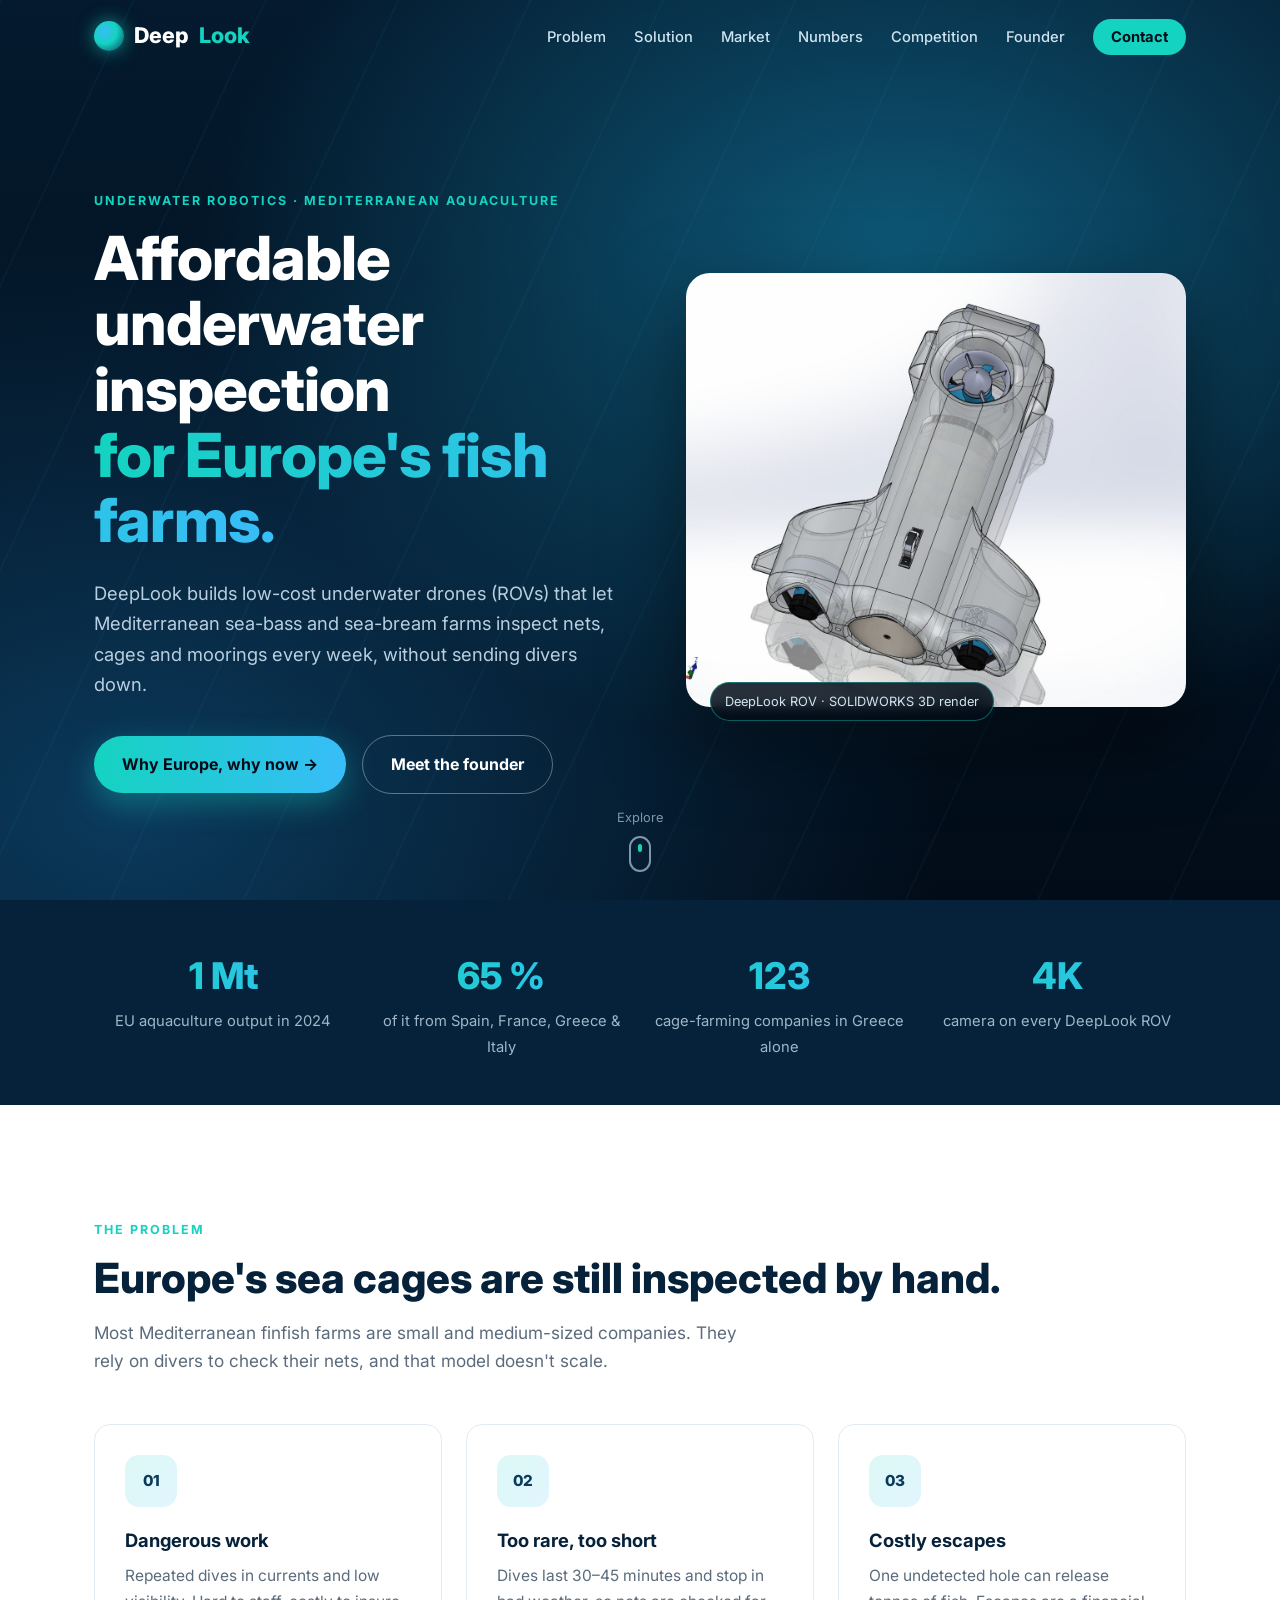
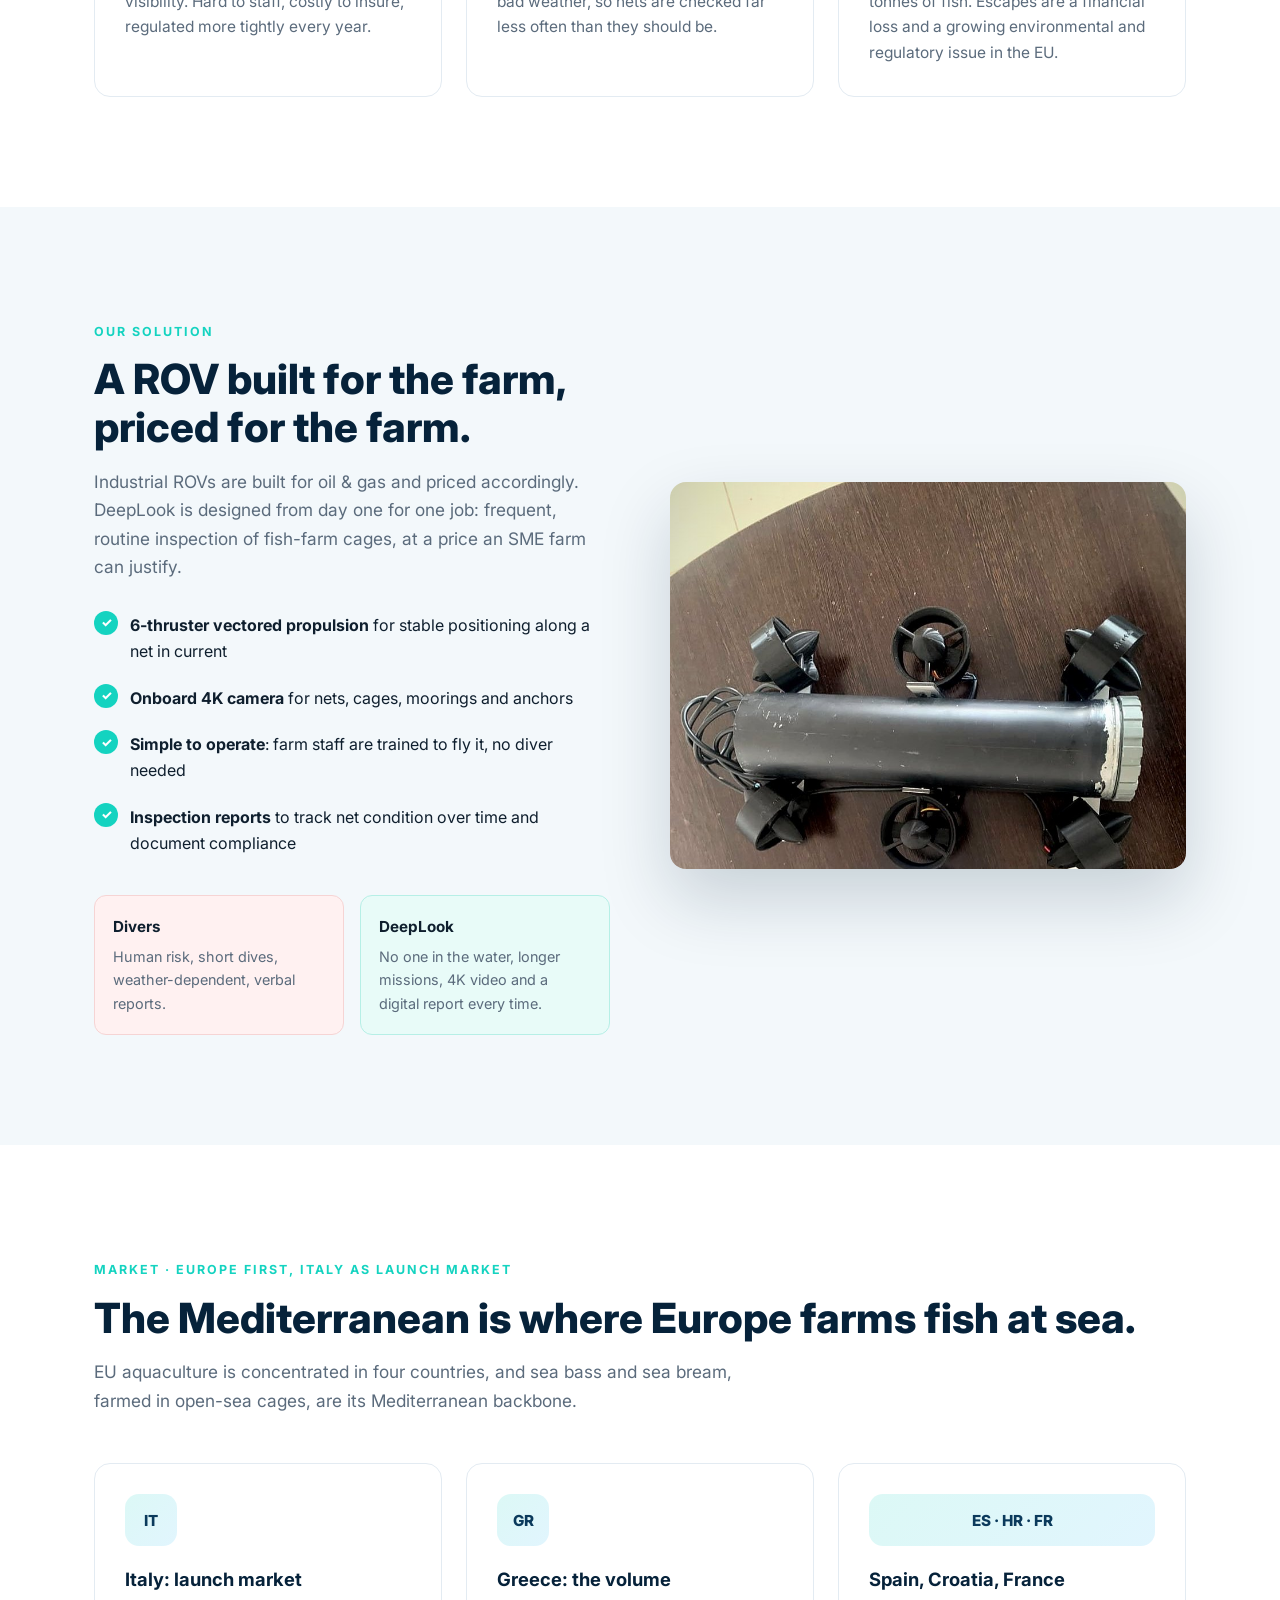
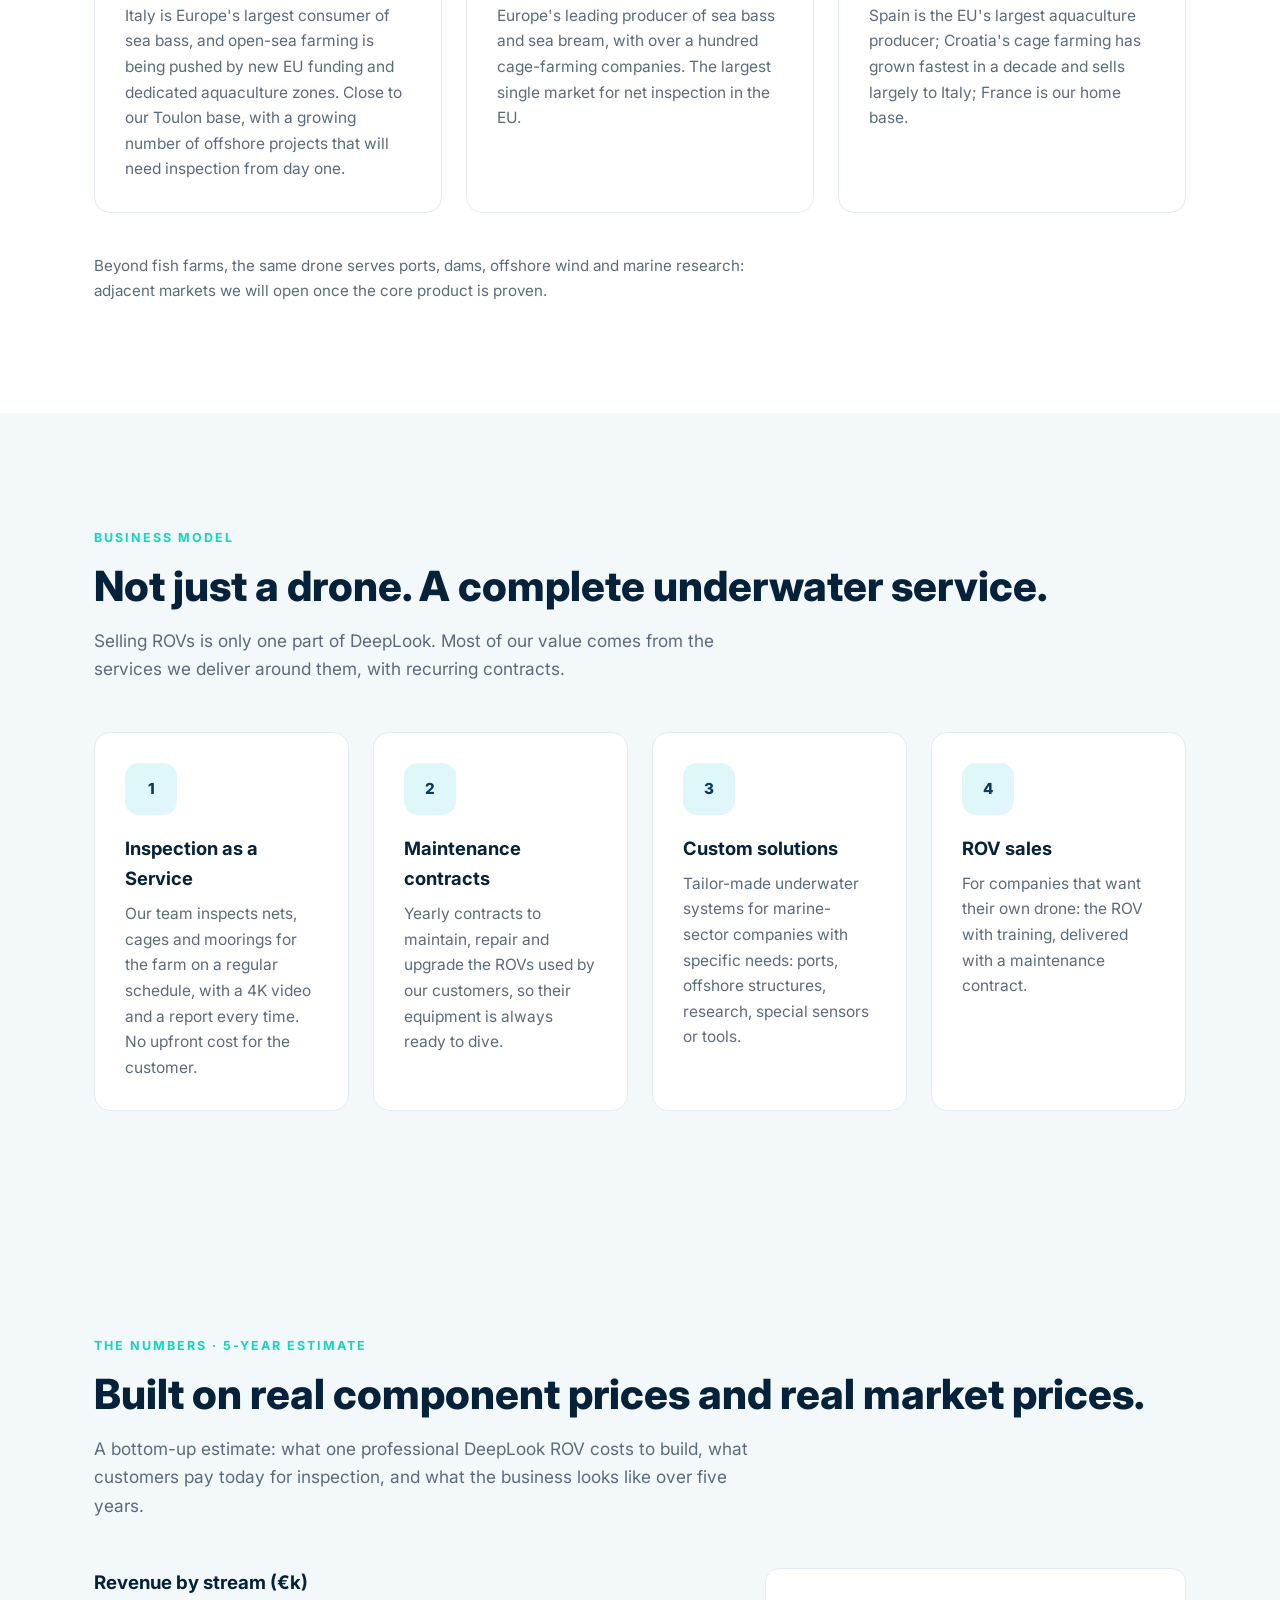
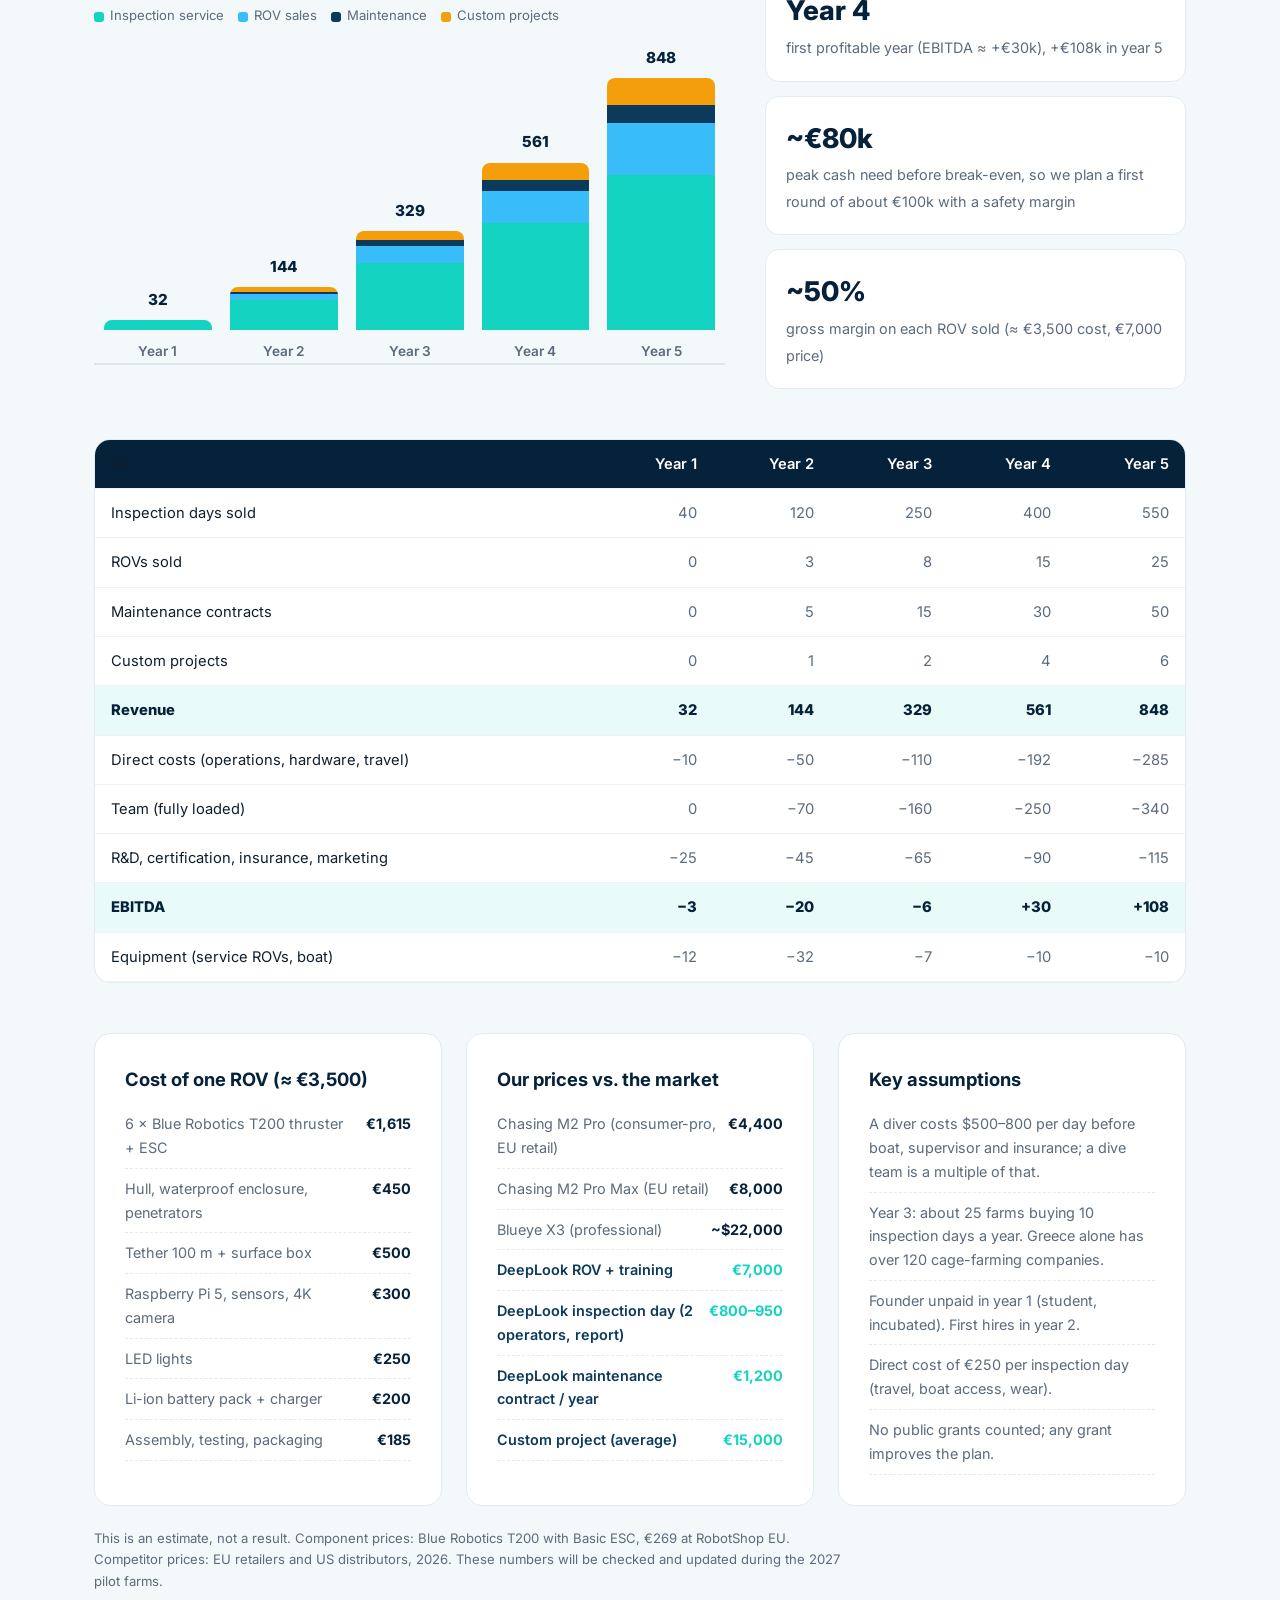
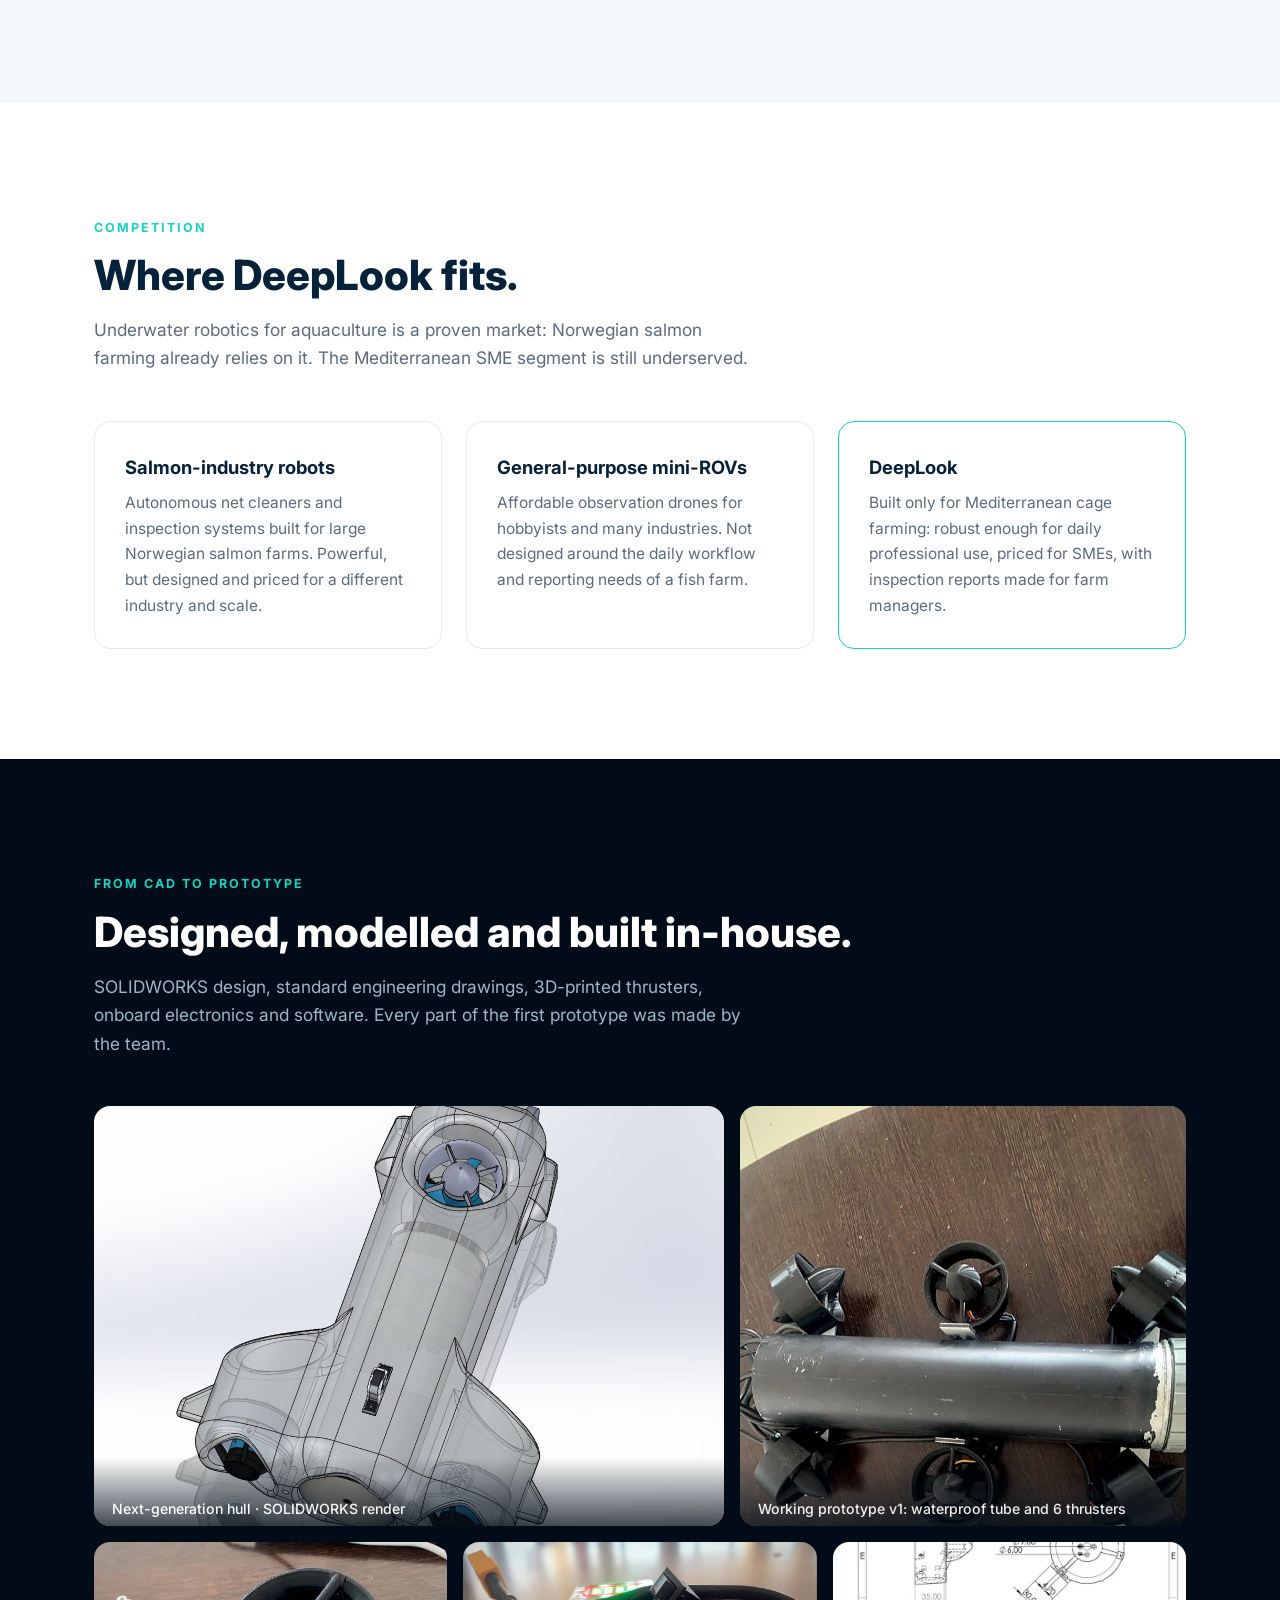
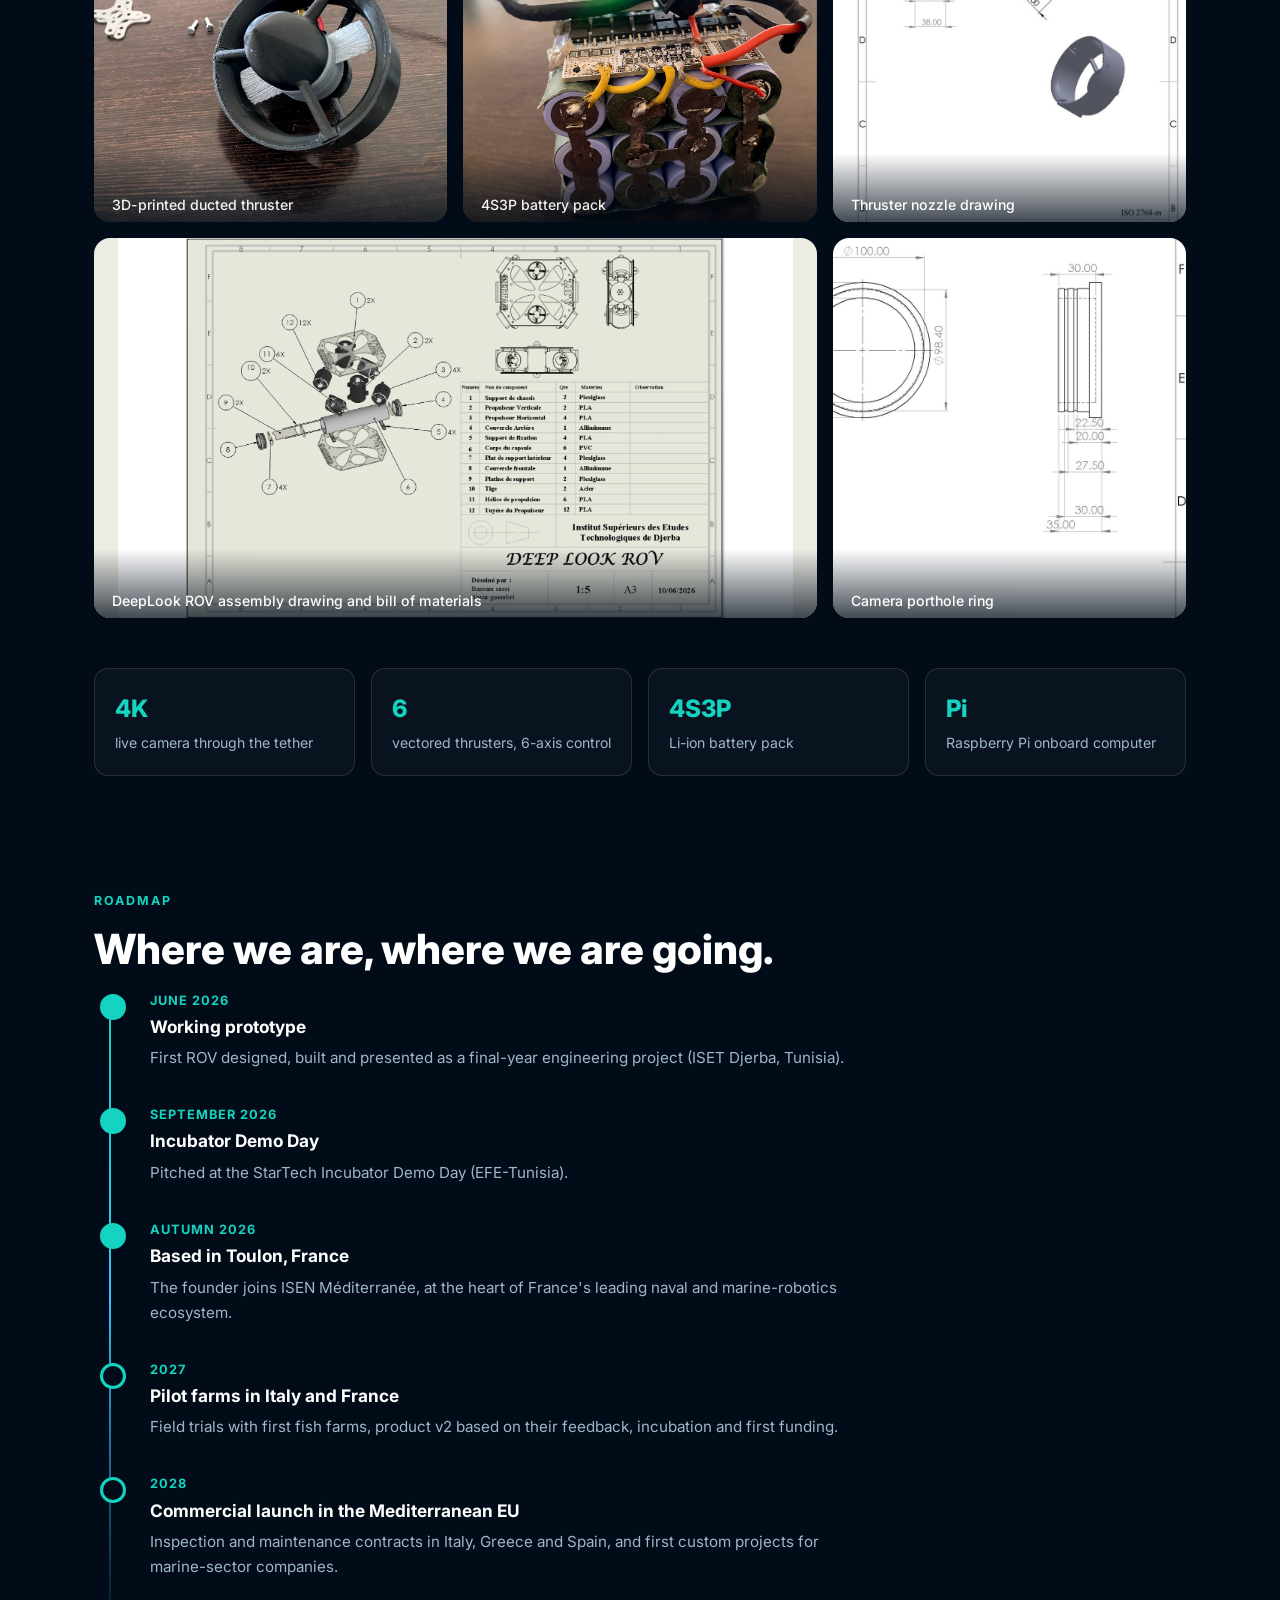
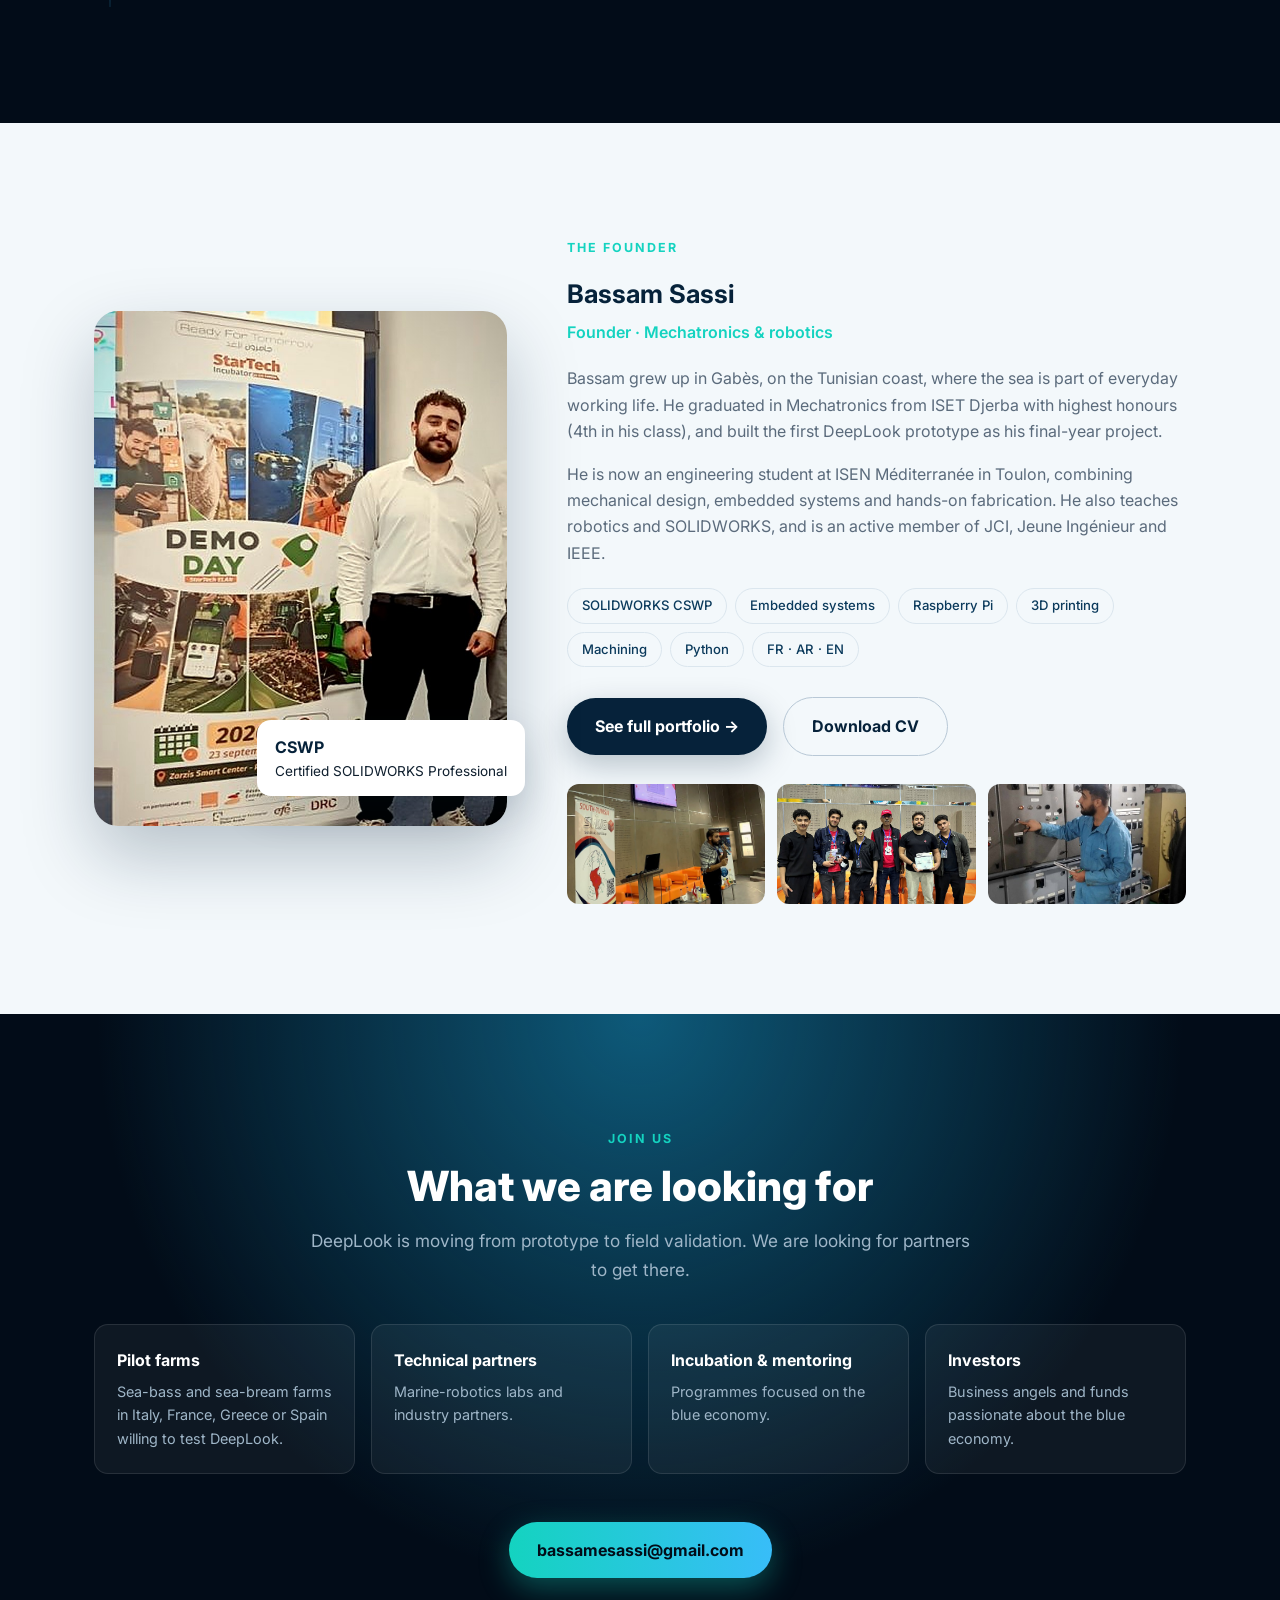
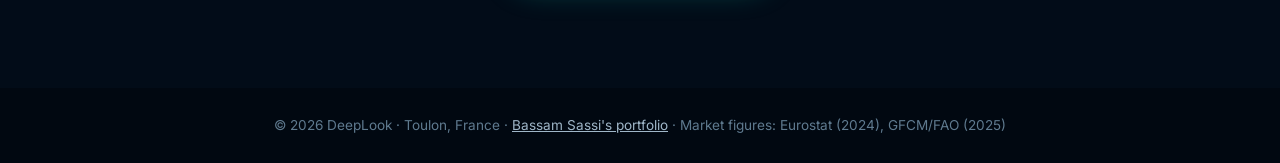
==== commit 2776c853: "DeepLook: bottom-up 5-year estimate from real component and market prices Co-Authored-By: Claude Opu" ====
--- a/deeplook/index.html
+++ b/deeplook/index.html
@@ -158,6 +158,23 @@
 .kpi b{display:block;font-size:1.7rem;font-weight:800;color:var(--navy)}.kpi span{color:var(--muted);font-size:.9rem}
 .note{color:var(--muted);font-size:.82rem;margin-top:22px;max-width:760px}
 @media(max-width:900px){.specs{grid-template-columns:1fr 1fr}.fin{grid-template-columns:1fr}}
+.legend{display:flex;flex-wrap:wrap;gap:14px;margin:6px 0 18px;font-size:.82rem;color:var(--muted)}
+.legend i{display:inline-block;width:10px;height:10px;border-radius:3px;margin-right:6px;vertical-align:middle}
+.stack{width:100%;display:flex;flex-direction:column;border-radius:8px 8px 0 0;overflow:hidden;height:0;transition:height 1.4s cubic-bezier(.2,.8,.2,1)}
+.reveal.in .stack{height:calc(var(--h) * .8)}
+.stack b{display:block;min-height:2px}
+.table-wrap{overflow-x:auto;margin-top:50px;background:#fff;border:1px solid #e3ebf2;border-radius:var(--radius)}
+.pl{width:100%;border-collapse:collapse;font-size:.92rem;min-width:620px}
+.pl th,.pl td{padding:12px 16px;text-align:right;border-bottom:1px solid #eef3f7}
+.pl th:first-child,.pl td:first-child{text-align:left;color:var(--text)}
+.pl th{background:var(--navy);color:#fff;font-weight:600}
+.pl td{color:var(--muted)}
+.pl tr.hl td{font-weight:800;color:var(--navy);background:#e8fbf8}
+.bom{list-style:none;margin-top:10px}
+.bom li{display:flex;justify-content:space-between;gap:12px;padding:8px 0;border-bottom:1px dashed #e3ebf2;font-size:.9rem;color:var(--muted)}
+.bom li b{color:var(--navy);white-space:nowrap}
+.bom li.us{color:var(--deep);font-weight:600}.bom li.us b{color:var(--teal)}
+.bom.plain li{display:block}
 /* REVEAL */
 .reveal{opacity:0;transform:translateY(40px);transition:opacity .9s ease,transform .9s ease}
 .reveal.in{opacity:1;transform:none}
@@ -275,26 +292,84 @@
 </div></section>
 
 <section id="numbers" class="alt"><div class="wrap">
-  <span class="eyebrow reveal">The numbers</span>
-  <h2 class="reveal">Recurring revenue, growing every year.</h2>
-  <p class="lead reveal">Targets from our 5-year business plan, mixing inspection services, maintenance contracts, custom projects and ROV sales.</p>
-  <div class="fin">
+  <span class="eyebrow reveal">The numbers · 5-year estimate</span>
+  <h2 class="reveal">Built on real component prices and real market prices.</h2>
+  <p class="lead reveal">A bottom-up estimate: what one professional DeepLook ROV costs to build, what customers pay today for inspection, and what the business looks like over five years.</p>
+
+  <div class="fin" style="align-items:start">
     <div class="reveal">
+      <h3 style="color:var(--navy);margin-bottom:6px">Revenue by stream (€k)</h3>
+      <div class="legend"><span><i style="background:#14d3c0"></i>Inspection service</span><span><i style="background:#38bdf8"></i>ROV sales</span><span><i style="background:#0b3a5c"></i>Maintenance</span><span><i style="background:#f59e0b"></i>Custom projects</span></div>
       <div class="bars">
-        <div class="bar" style="--h:17%"><em>€40k</em><i></i><small>Year 1</small><u>15 contracts</u></div>
-        <div class="bar" style="--h:40%"><em>€97k</em><i></i><small>Year 2</small><u>35 contracts</u></div>
-        <div class="bar" style="--h:59%"><em>€143k</em><i></i><small>Year 3</small><u>50 contracts</u></div>
-        <div class="bar" style="--h:85%"><em>€206k</em><i></i><small>Year 4</small><u>70 contracts</u></div>
-        <div class="bar" style="--h:100%"><em>€243k</em><i></i><small>Year 5</small><u>80 contracts</u></div>
+        <div class="bar"><em>32</em><div class="stack" style="--h:4%"><b style="flex:32;background:#14d3c0"></b></div><small>Year 1</small></div>
+        <div class="bar"><em>144</em><div class="stack" style="--h:17%"><b style="flex:15;background:#f59e0b"></b><b style="flex:6;background:#0b3a5c"></b><b style="flex:21;background:#38bdf8"></b><b style="flex:102;background:#14d3c0"></b></div><small>Year 2</small></div>
+        <div class="bar"><em>329</em><div class="stack" style="--h:39%"><b style="flex:30;background:#f59e0b"></b><b style="flex:18;background:#0b3a5c"></b><b style="flex:56;background:#38bdf8"></b><b style="flex:225;background:#14d3c0"></b></div><small>Year 3</small></div>
+        <div class="bar"><em>561</em><div class="stack" style="--h:66%"><b style="flex:60;background:#f59e0b"></b><b style="flex:36;background:#0b3a5c"></b><b style="flex:105;background:#38bdf8"></b><b style="flex:360;background:#14d3c0"></b></div><small>Year 4</small></div>
+        <div class="bar"><em>848</em><div class="stack" style="--h:100%"><b style="flex:90;background:#f59e0b"></b><b style="flex:60;background:#0b3a5c"></b><b style="flex:175;background:#38bdf8"></b><b style="flex:522;background:#14d3c0"></b></div><small>Year 5</small></div>
       </div>
     </div>
     <div class="kpis">
-      <div class="kpi reveal"><b>~€1,400</b><span>target production cost per ROV (local manufacturing, bulk components)</span></div>
-      <div class="kpi reveal d1"><b>~€2,700</b><span>average revenue per contract (service, maintenance, project or ROV) in year 1</span></div>
-      <div class="kpi reveal d2"><b>&gt;60%</b><span>lower daily inspection cost than a full diving team</span></div>
-    </div>
-  </div>
-  <p class="note reveal">Figures are business-plan targets, not results. They come from our first plan, built for the Tunisian market and converted to euros (≈ €1 = 3.35 TND). European pricing will be set during the 2027 pilots.</p>
+      <div class="kpi reveal"><b>Year 4</b><span>first profitable year (EBITDA ≈ +€30k), +€108k in year 5</span></div>
+      <div class="kpi reveal d1"><b>~€80k</b><span>peak cash need before break-even, so we plan a first round of about €100k with a safety margin</span></div>
+      <div class="kpi reveal d2"><b>~50%</b><span>gross margin on each ROV sold (≈ €3,500 cost, €7,000 price)</span></div>
+    </div>
+  </div>
+
+  <div class="table-wrap reveal">
+    <table class="pl">
+      <thead><tr><th>€k</th><th>Year 1</th><th>Year 2</th><th>Year 3</th><th>Year 4</th><th>Year 5</th></tr></thead>
+      <tbody>
+        <tr><td>Inspection days sold</td><td>40</td><td>120</td><td>250</td><td>400</td><td>550</td></tr>
+        <tr><td>ROVs sold</td><td>0</td><td>3</td><td>8</td><td>15</td><td>25</td></tr>
+        <tr><td>Maintenance contracts</td><td>0</td><td>5</td><td>15</td><td>30</td><td>50</td></tr>
+        <tr><td>Custom projects</td><td>0</td><td>1</td><td>2</td><td>4</td><td>6</td></tr>
+        <tr class="hl"><td>Revenue</td><td>32</td><td>144</td><td>329</td><td>561</td><td>848</td></tr>
+        <tr><td>Direct costs (operations, hardware, travel)</td><td>−10</td><td>−50</td><td>−110</td><td>−192</td><td>−285</td></tr>
+        <tr><td>Team (fully loaded)</td><td>0</td><td>−70</td><td>−160</td><td>−250</td><td>−340</td></tr>
+        <tr><td>R&amp;D, certification, insurance, marketing</td><td>−25</td><td>−45</td><td>−65</td><td>−90</td><td>−115</td></tr>
+        <tr class="hl"><td>EBITDA</td><td>−3</td><td>−20</td><td>−6</td><td>+30</td><td>+108</td></tr>
+        <tr><td>Equipment (service ROVs, boat)</td><td>−12</td><td>−32</td><td>−7</td><td>−10</td><td>−10</td></tr>
+      </tbody>
+    </table>
+  </div>
+
+  <div class="grid" style="margin-top:50px">
+    <div class="card reveal">
+      <h3>Cost of one ROV (≈ €3,500)</h3>
+      <ul class="bom">
+        <li><span>6 × Blue Robotics T200 thruster + ESC</span><b>€1,615</b></li>
+        <li><span>Hull, waterproof enclosure, penetrators</span><b>€450</b></li>
+        <li><span>Tether 100 m + surface box</span><b>€500</b></li>
+        <li><span>Raspberry Pi 5, sensors, 4K camera</span><b>€300</b></li>
+        <li><span>LED lights</span><b>€250</b></li>
+        <li><span>Li-ion battery pack + charger</span><b>€200</b></li>
+        <li><span>Assembly, testing, packaging</span><b>€185</b></li>
+      </ul>
+    </div>
+    <div class="card reveal d1">
+      <h3>Our prices vs. the market</h3>
+      <ul class="bom">
+        <li><span>Chasing M2 Pro (consumer-pro, EU retail)</span><b>€4,400</b></li>
+        <li><span>Chasing M2 Pro Max (EU retail)</span><b>€8,000</b></li>
+        <li><span>Blueye X3 (professional)</span><b>~$22,000</b></li>
+        <li class="us"><span>DeepLook ROV + training</span><b>€7,000</b></li>
+        <li class="us"><span>DeepLook inspection day (2 operators, report)</span><b>€800–950</b></li>
+        <li class="us"><span>DeepLook maintenance contract / year</span><b>€1,200</b></li>
+        <li class="us"><span>Custom project (average)</span><b>€15,000</b></li>
+      </ul>
+    </div>
+    <div class="card reveal d2">
+      <h3>Key assumptions</h3>
+      <ul class="bom plain">
+        <li>A diver costs $500–800 per day before boat, supervisor and insurance; a dive team is a multiple of that.</li>
+        <li>Year 3: about 25 farms buying 10 inspection days a year. Greece alone has over 120 cage-farming companies.</li>
+        <li>Founder unpaid in year 1 (student, incubated). First hires in year 2.</li>
+        <li>Direct cost of €250 per inspection day (travel, boat access, wear).</li>
+        <li>No public grants counted; any grant improves the plan.</li>
+      </ul>
+    </div>
+  </div>
+  <p class="note reveal">This is an estimate, not a result. Component prices: Blue Robotics T200 with Basic ESC, €269 at RobotShop EU. Competitor prices: EU retailers and US distributors, 2026. These numbers will be checked and updated during the 2027 pilot farms.</p>
 </div></section>
 
 <section id="competition"><div class="wrap">
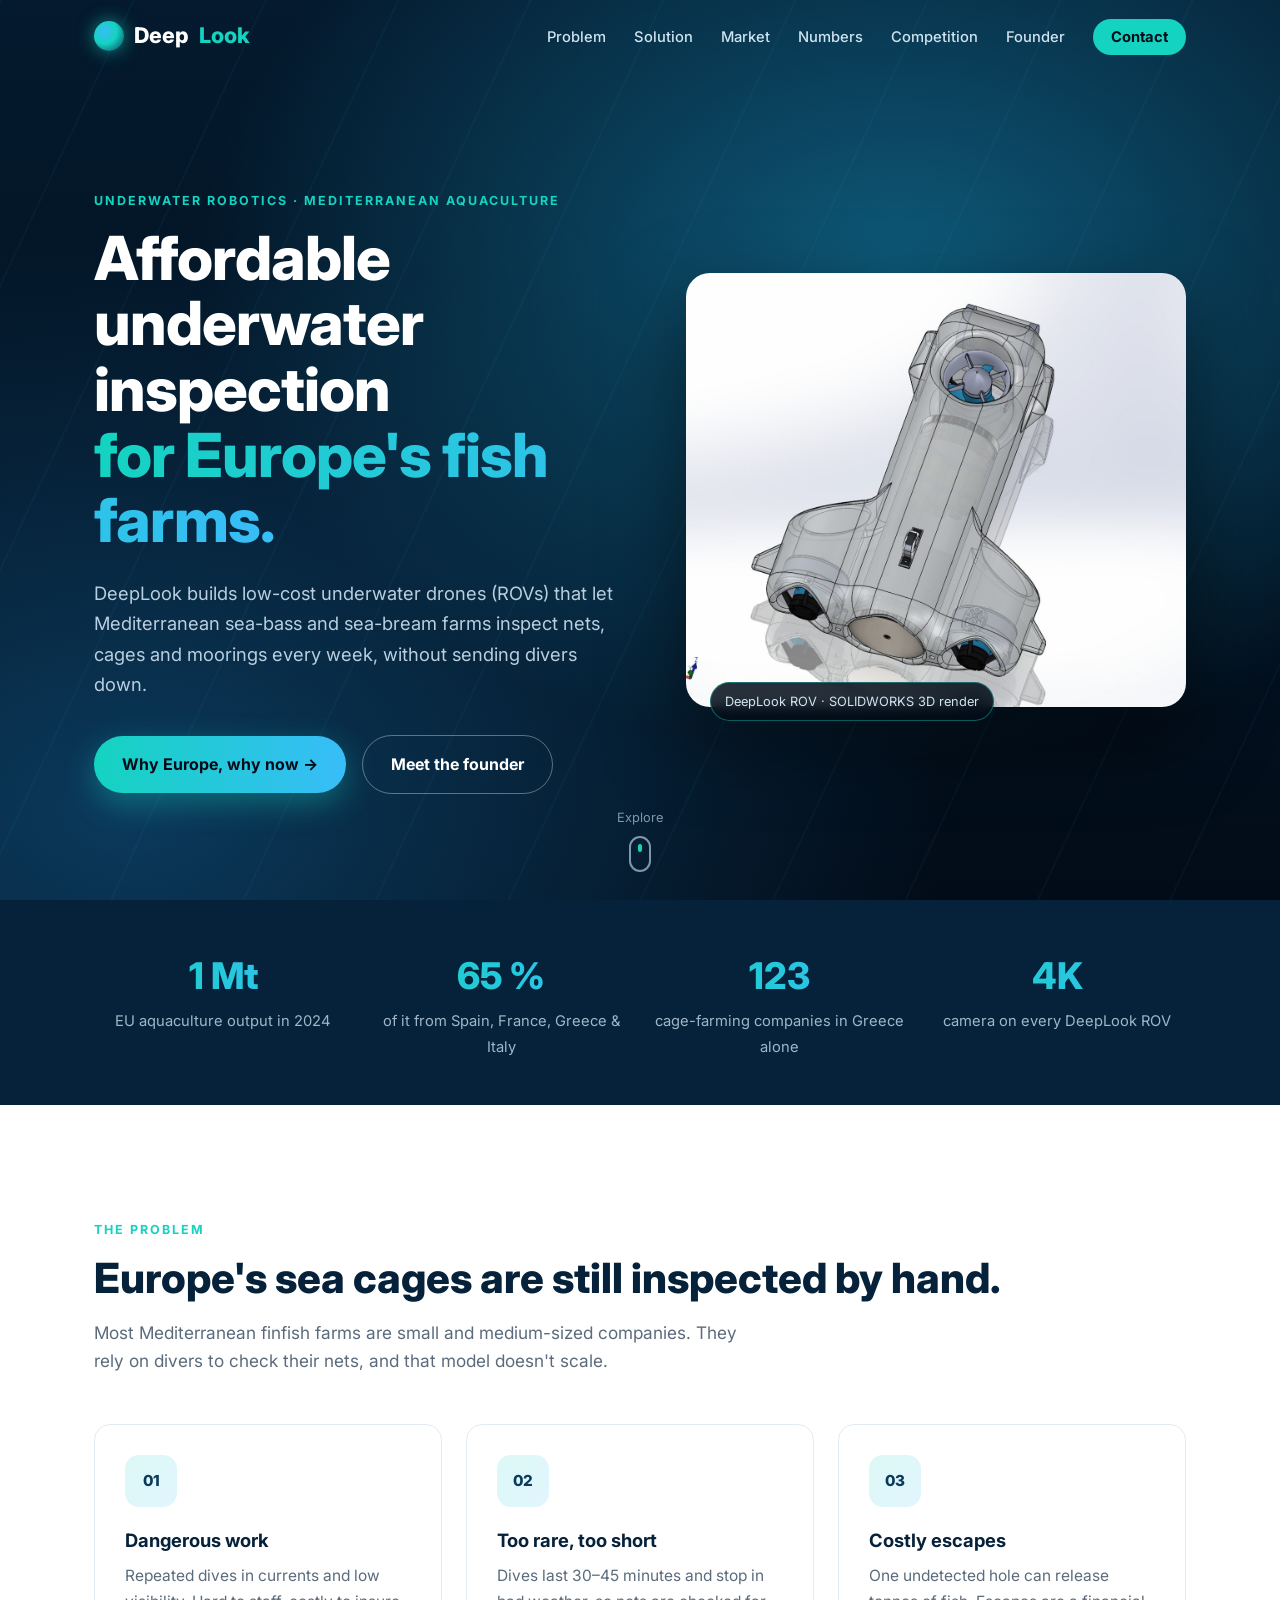
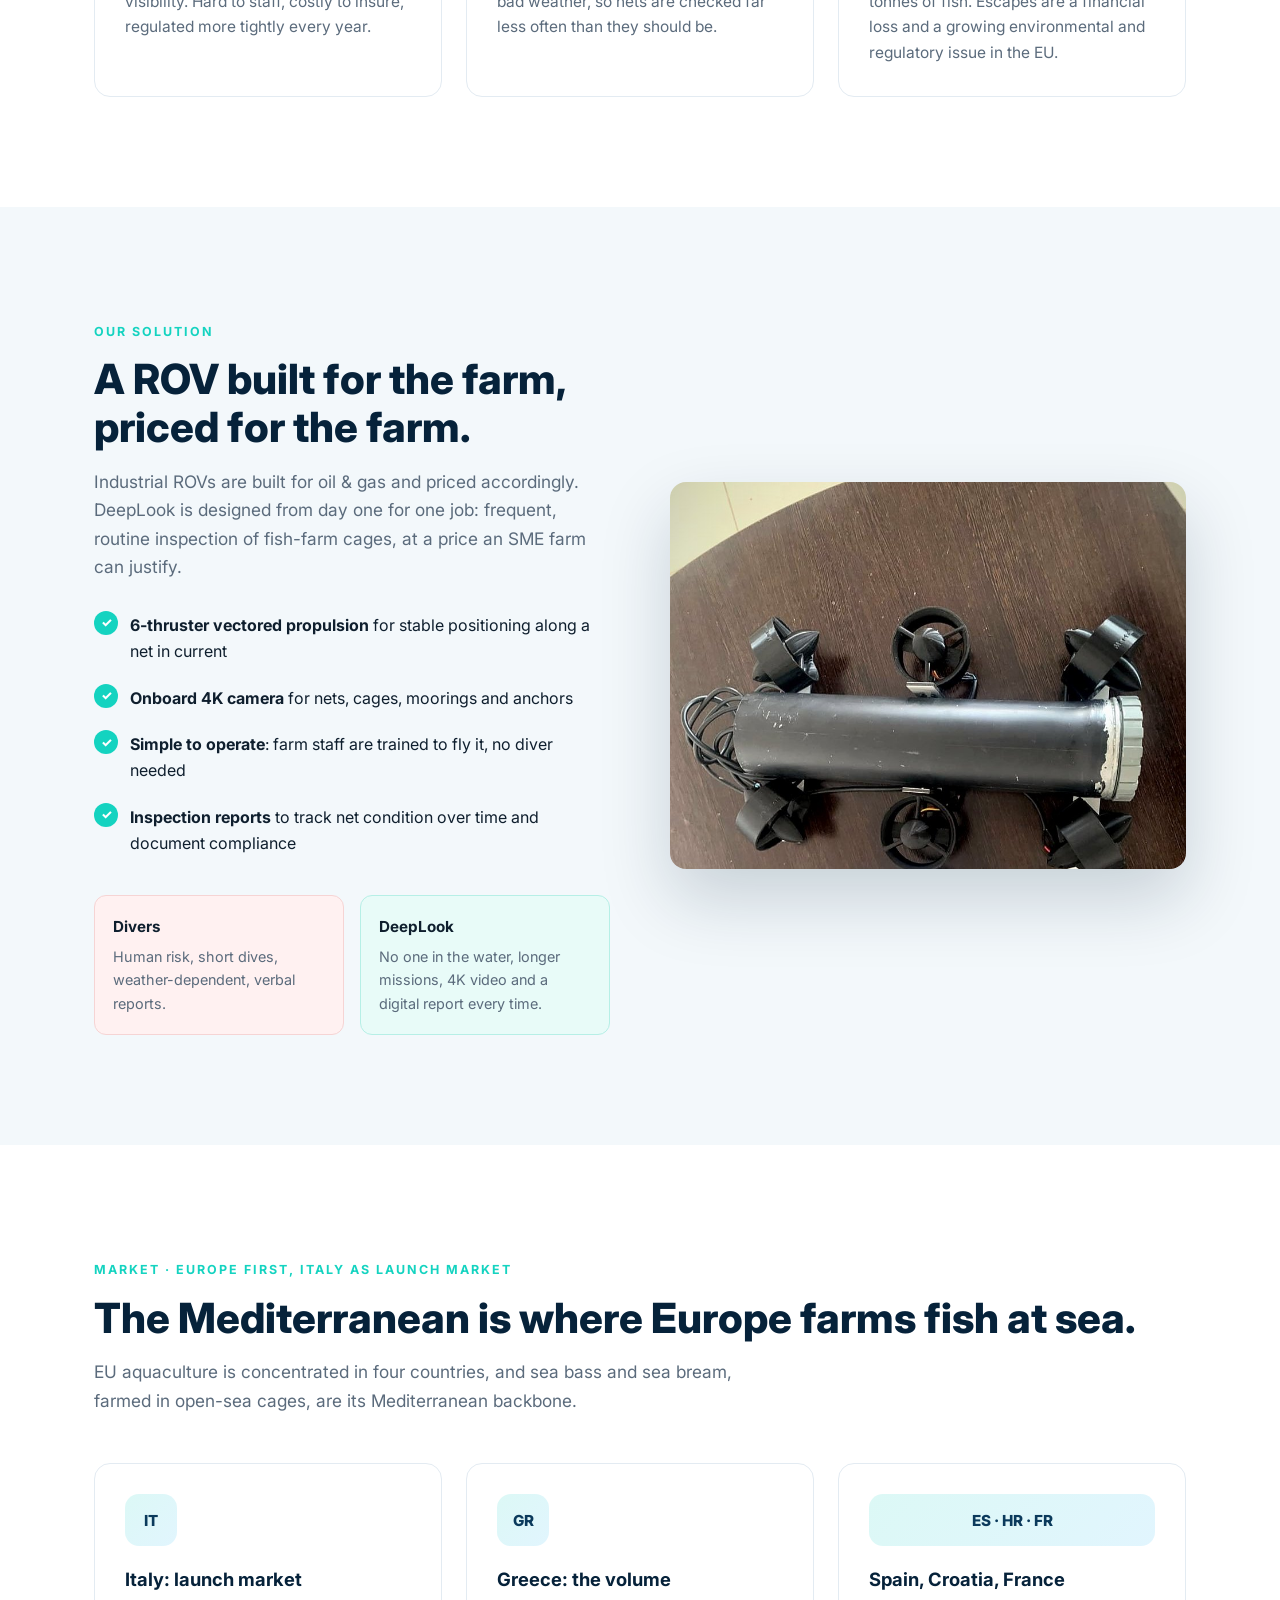
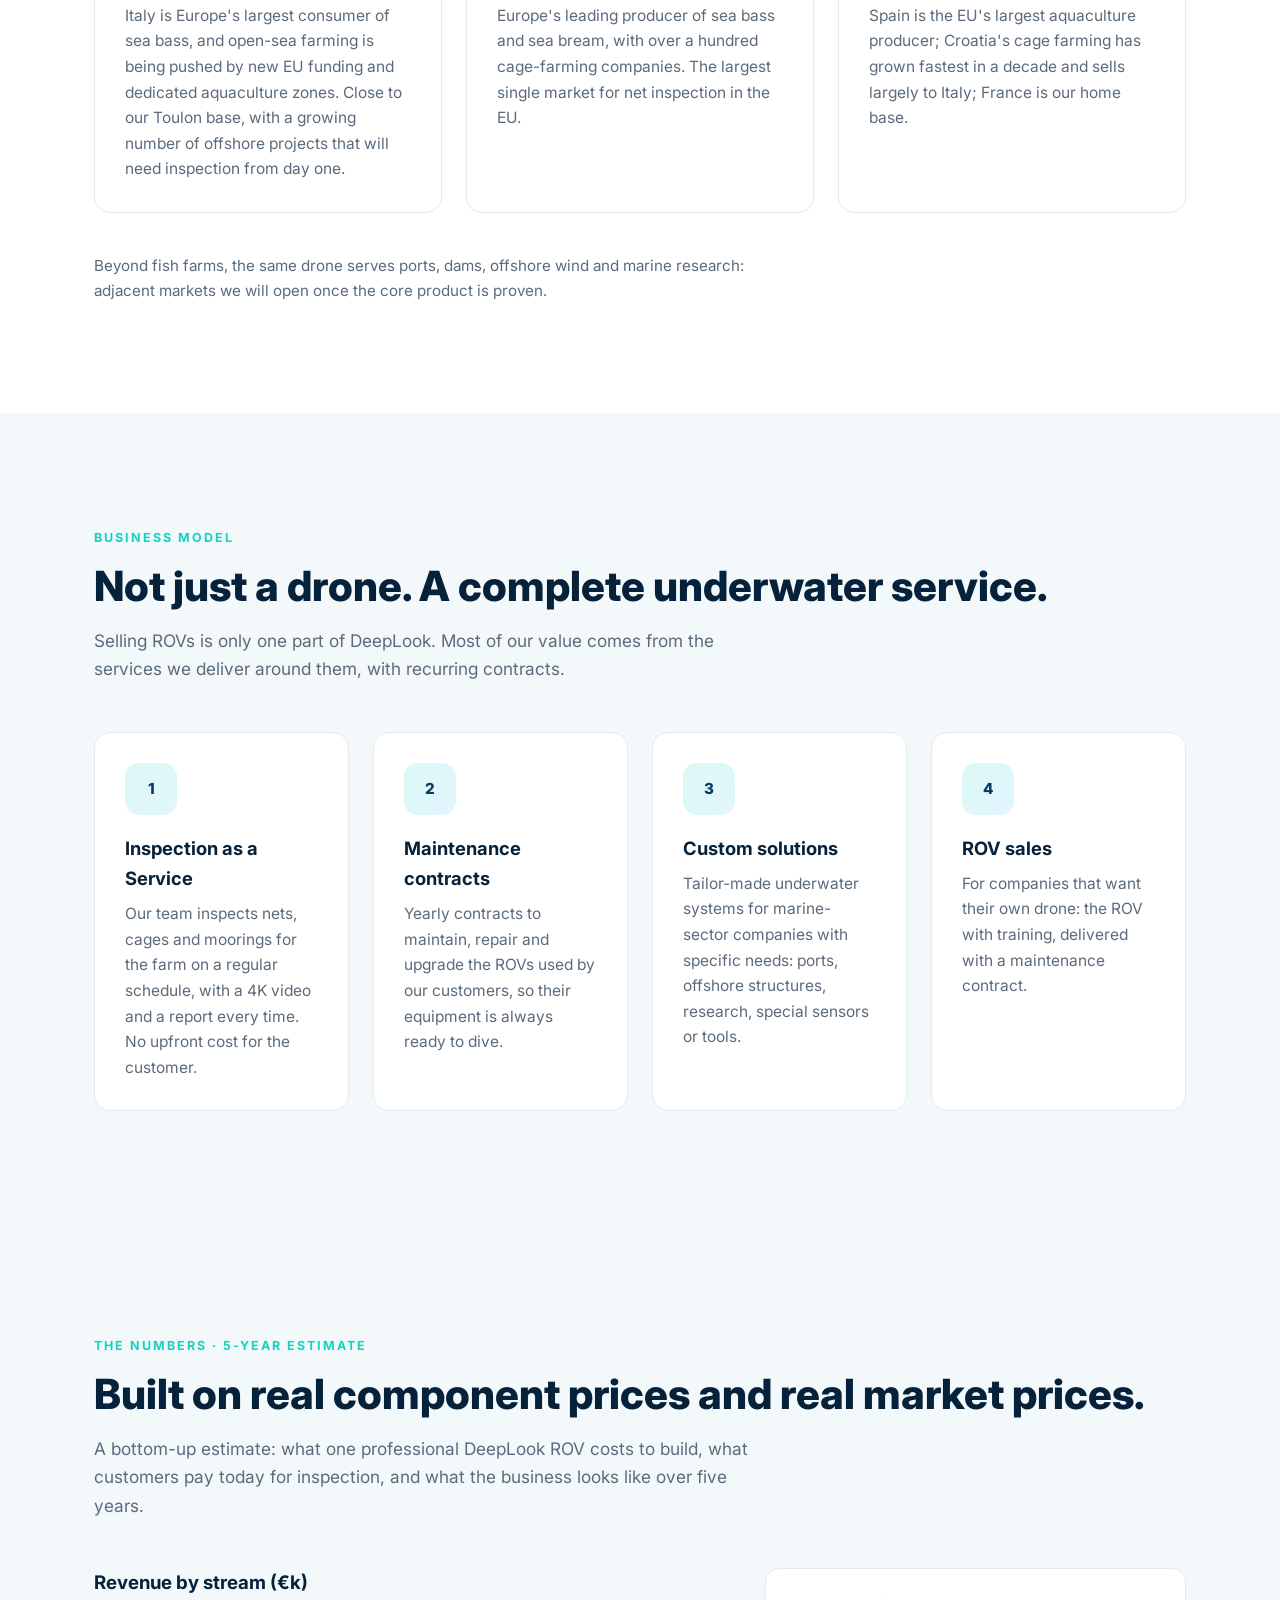
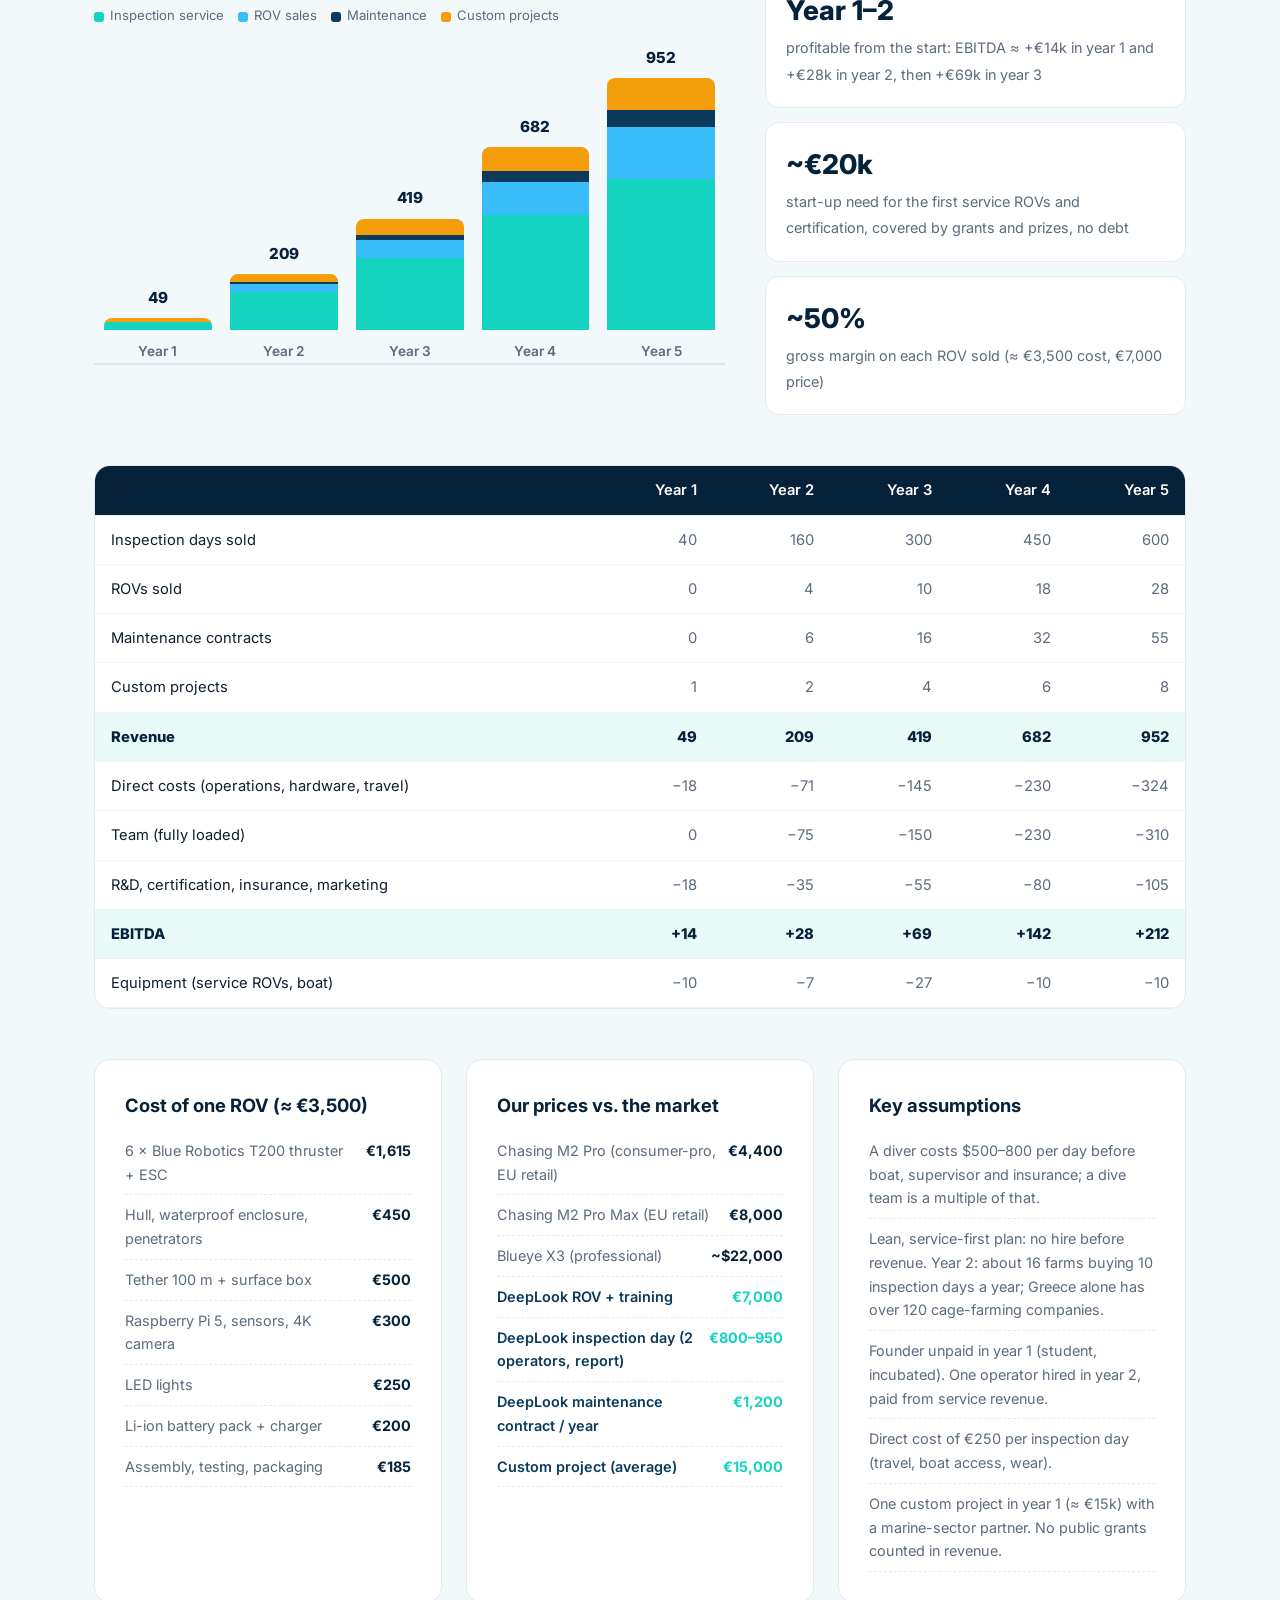
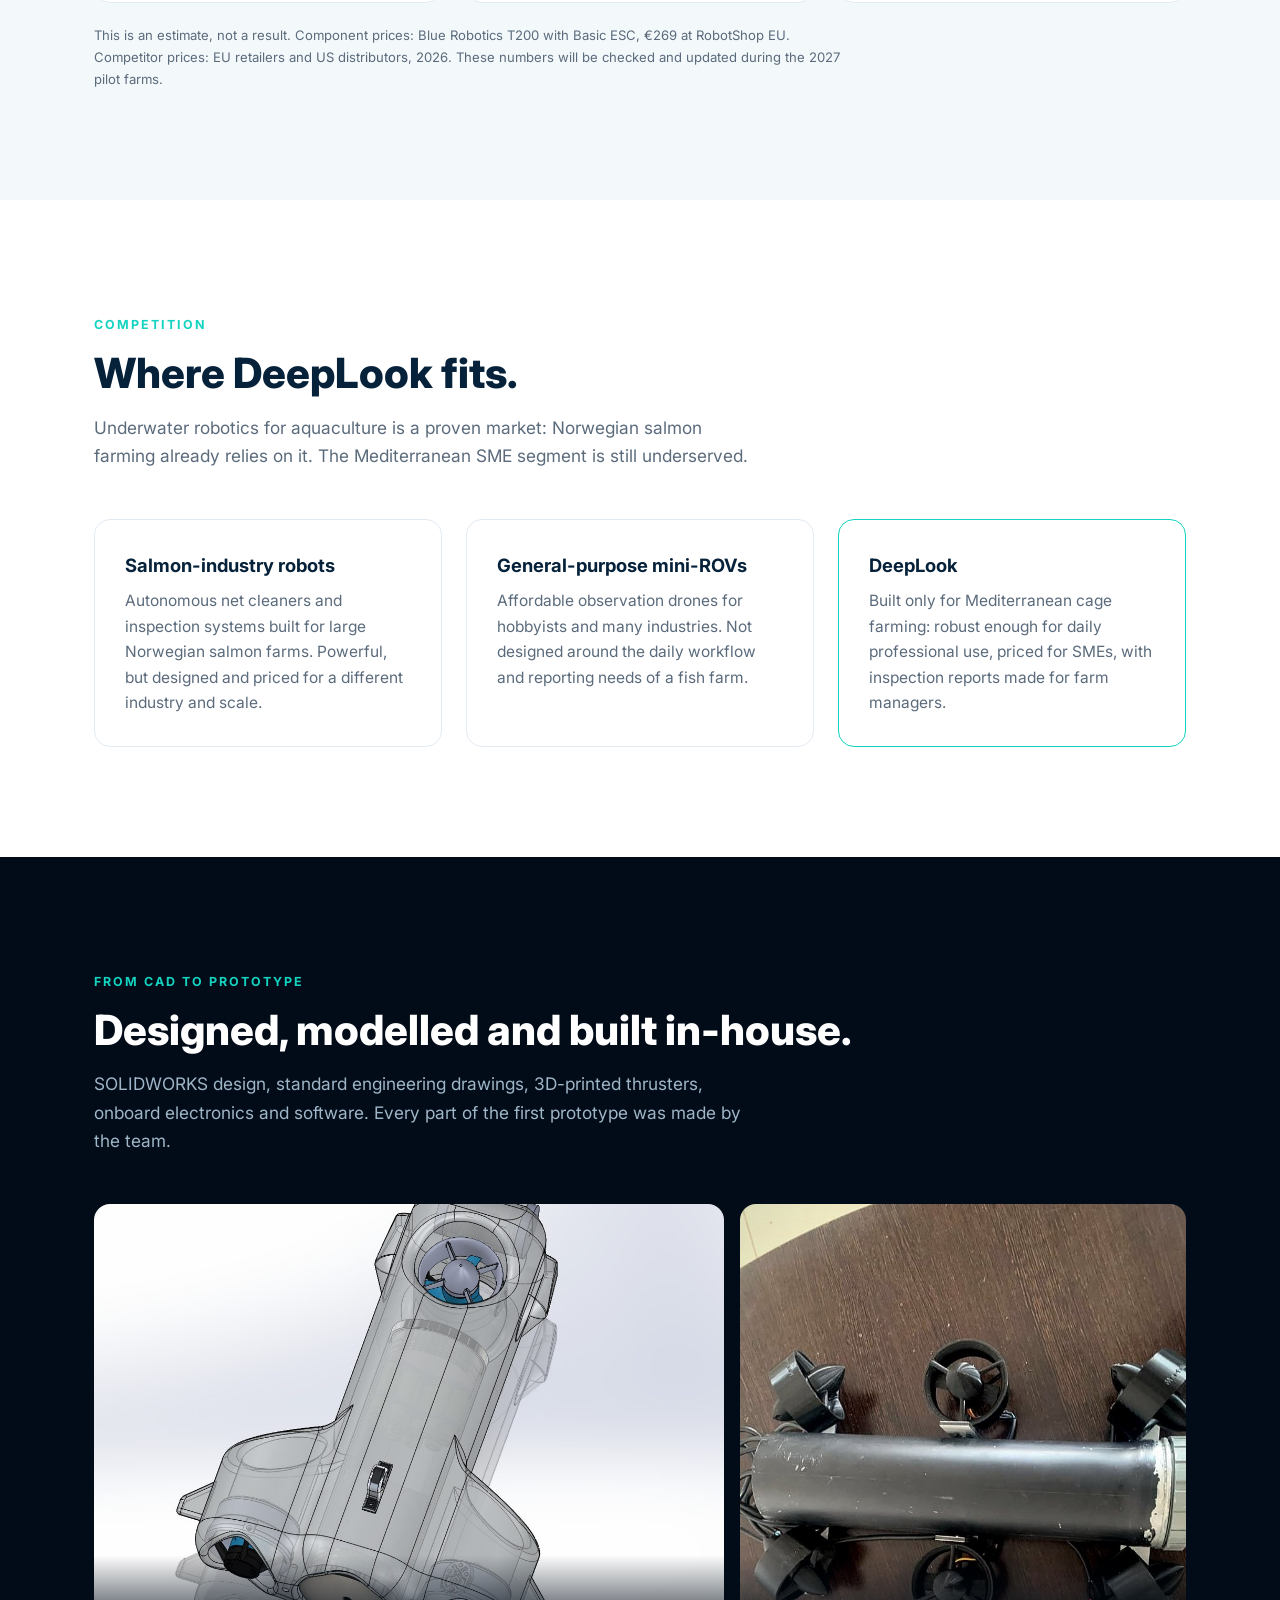
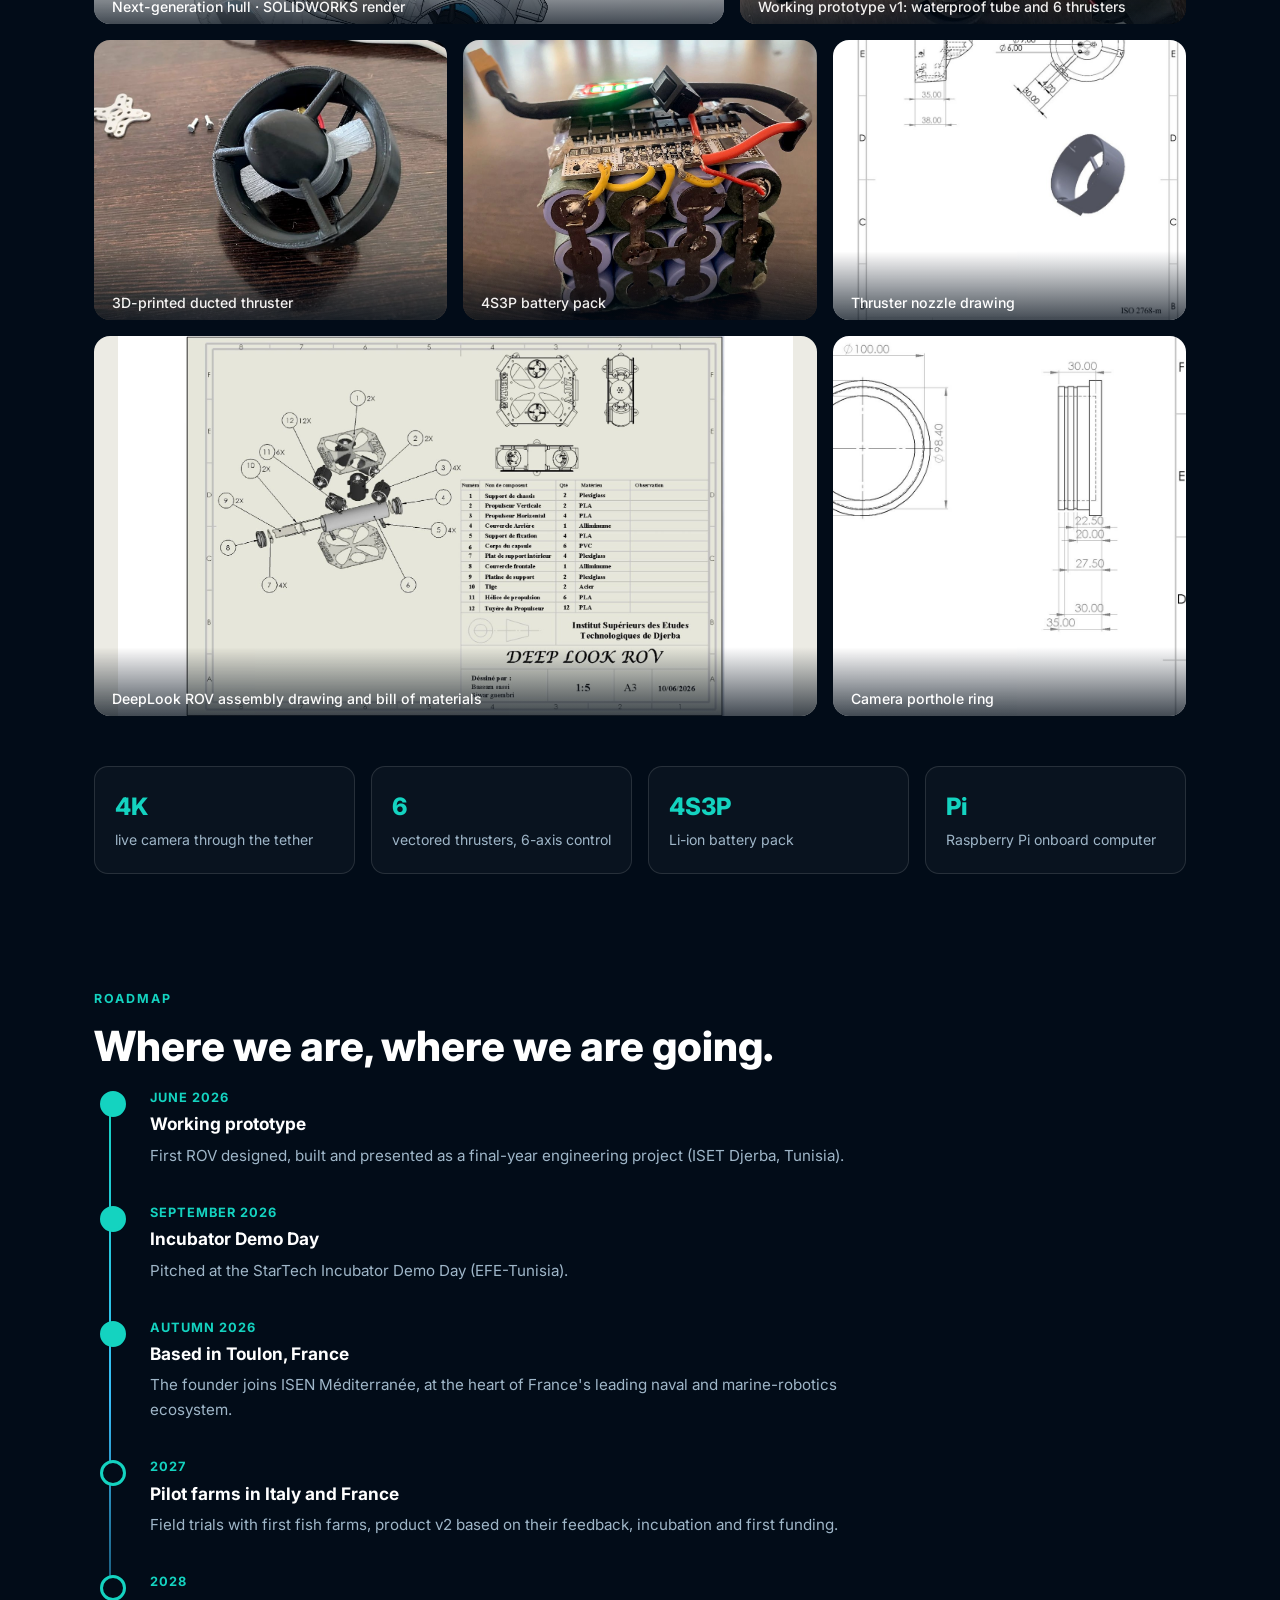
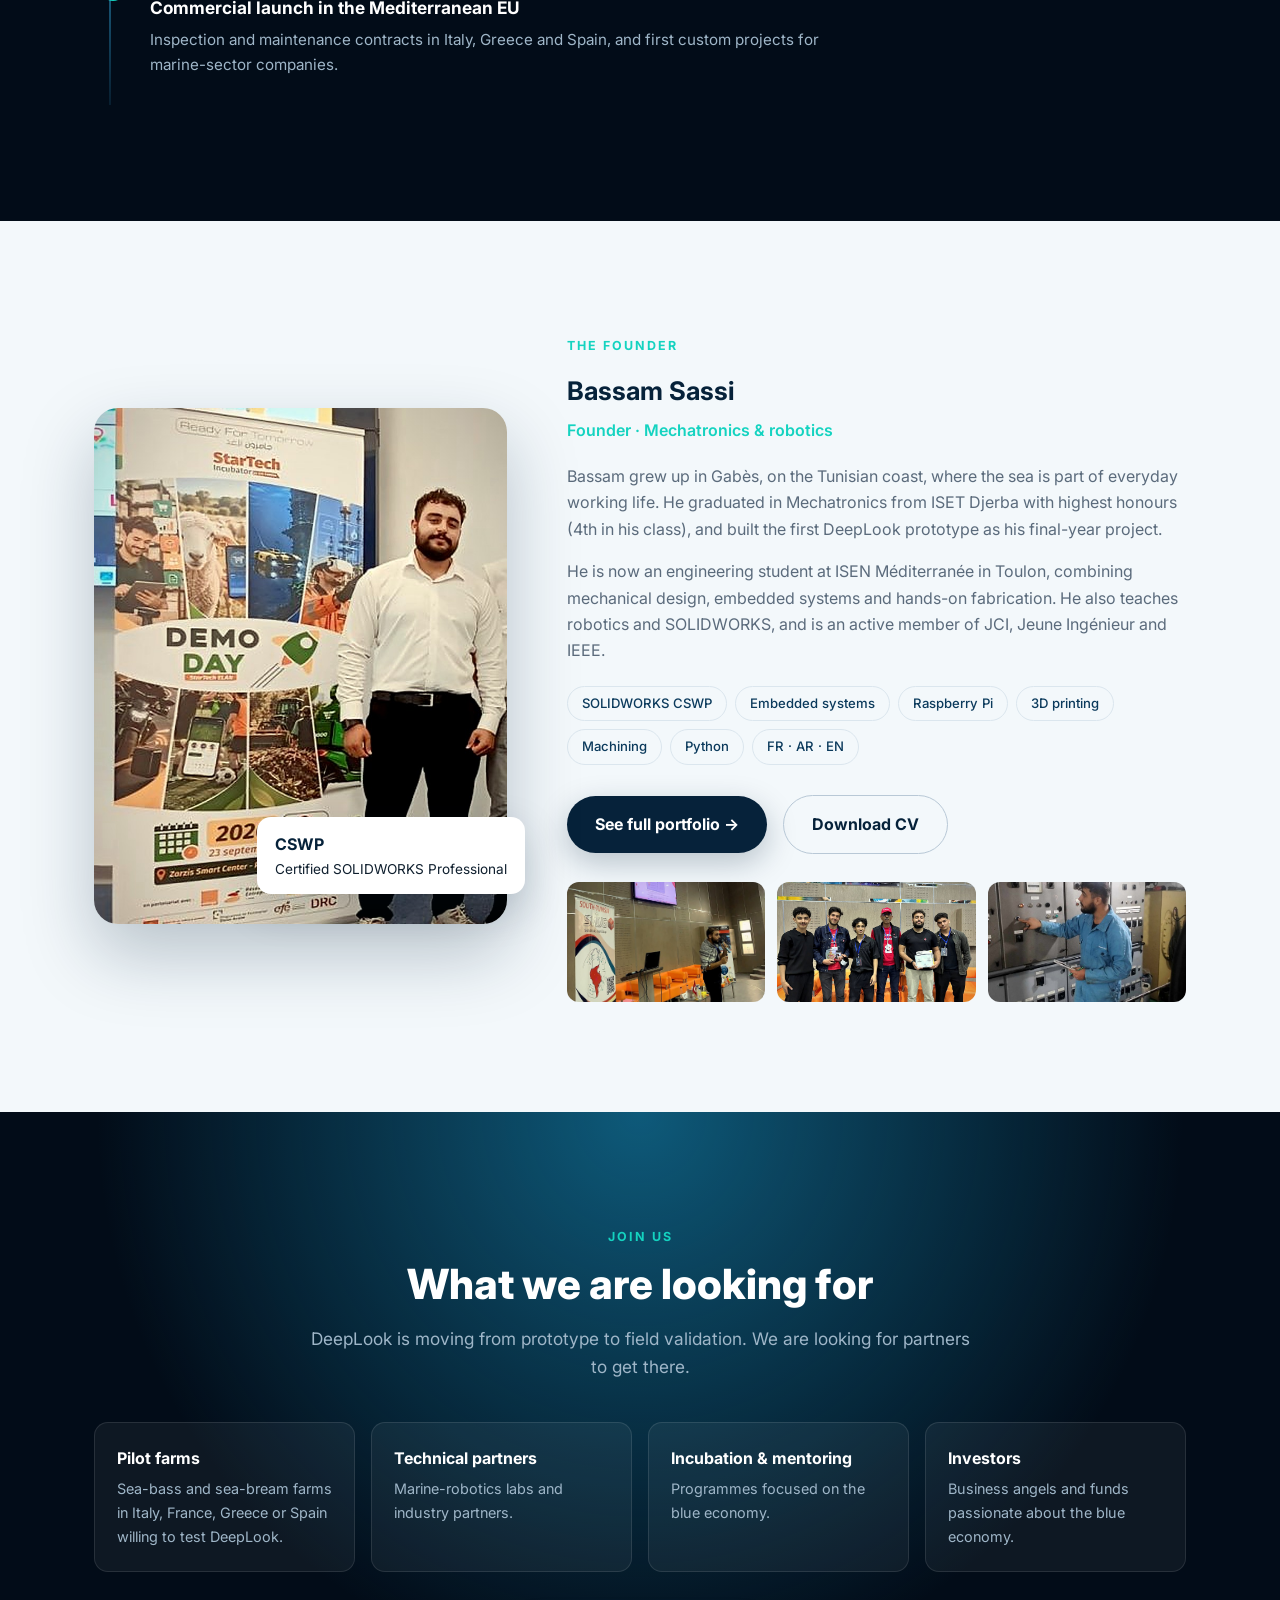
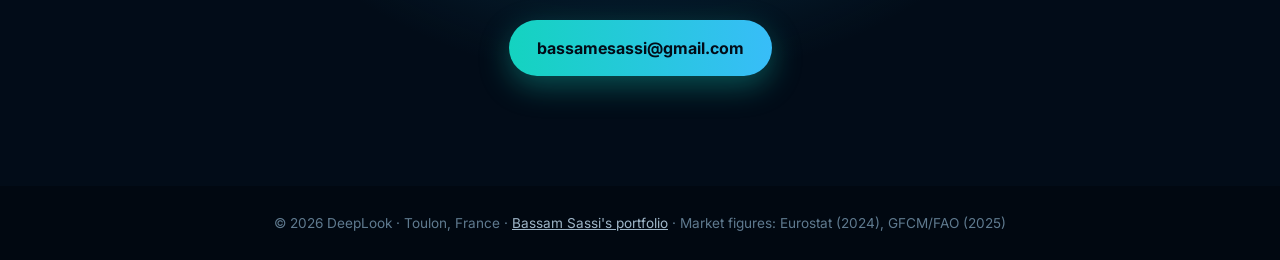
==== commit f4153e4c: "DeepLook: lean plan, profitable within 2 years Co-Authored-By: Claude Opus 5.5 <noreply@anthropic.co" ====
--- a/deeplook/index.html
+++ b/deeplook/index.html
@@ -301,16 +301,16 @@
       <h3 style="color:var(--navy);margin-bottom:6px">Revenue by stream (€k)</h3>
       <div class="legend"><span><i style="background:#14d3c0"></i>Inspection service</span><span><i style="background:#38bdf8"></i>ROV sales</span><span><i style="background:#0b3a5c"></i>Maintenance</span><span><i style="background:#f59e0b"></i>Custom projects</span></div>
       <div class="bars">
-        <div class="bar"><em>32</em><div class="stack" style="--h:4%"><b style="flex:32;background:#14d3c0"></b></div><small>Year 1</small></div>
-        <div class="bar"><em>144</em><div class="stack" style="--h:17%"><b style="flex:15;background:#f59e0b"></b><b style="flex:6;background:#0b3a5c"></b><b style="flex:21;background:#38bdf8"></b><b style="flex:102;background:#14d3c0"></b></div><small>Year 2</small></div>
-        <div class="bar"><em>329</em><div class="stack" style="--h:39%"><b style="flex:30;background:#f59e0b"></b><b style="flex:18;background:#0b3a5c"></b><b style="flex:56;background:#38bdf8"></b><b style="flex:225;background:#14d3c0"></b></div><small>Year 3</small></div>
-        <div class="bar"><em>561</em><div class="stack" style="--h:66%"><b style="flex:60;background:#f59e0b"></b><b style="flex:36;background:#0b3a5c"></b><b style="flex:105;background:#38bdf8"></b><b style="flex:360;background:#14d3c0"></b></div><small>Year 4</small></div>
-        <div class="bar"><em>848</em><div class="stack" style="--h:100%"><b style="flex:90;background:#f59e0b"></b><b style="flex:60;background:#0b3a5c"></b><b style="flex:175;background:#38bdf8"></b><b style="flex:522;background:#14d3c0"></b></div><small>Year 5</small></div>
+        <div class="bar"><em>49</em><div class="stack" style="--h:5%"><b style="flex:15;background:#f59e0b"></b><b style="flex:34;background:#14d3c0"></b></div><small>Year 1</small></div>
+        <div class="bar"><em>209</em><div class="stack" style="--h:22%"><b style="flex:30;background:#f59e0b"></b><b style="flex:7;background:#0b3a5c"></b><b style="flex:28;background:#38bdf8"></b><b style="flex:144;background:#14d3c0"></b></div><small>Year 2</small></div>
+        <div class="bar"><em>419</em><div class="stack" style="--h:44%"><b style="flex:60;background:#f59e0b"></b><b style="flex:19;background:#0b3a5c"></b><b style="flex:70;background:#38bdf8"></b><b style="flex:270;background:#14d3c0"></b></div><small>Year 3</small></div>
+        <div class="bar"><em>682</em><div class="stack" style="--h:72%"><b style="flex:90;background:#f59e0b"></b><b style="flex:38;background:#0b3a5c"></b><b style="flex:126;background:#38bdf8"></b><b style="flex:428;background:#14d3c0"></b></div><small>Year 4</small></div>
+        <div class="bar"><em>952</em><div class="stack" style="--h:100%"><b style="flex:120;background:#f59e0b"></b><b style="flex:66;background:#0b3a5c"></b><b style="flex:196;background:#38bdf8"></b><b style="flex:570;background:#14d3c0"></b></div><small>Year 5</small></div>
       </div>
     </div>
     <div class="kpis">
-      <div class="kpi reveal"><b>Year 4</b><span>first profitable year (EBITDA ≈ +€30k), +€108k in year 5</span></div>
-      <div class="kpi reveal d1"><b>~€80k</b><span>peak cash need before break-even, so we plan a first round of about €100k with a safety margin</span></div>
+      <div class="kpi reveal"><b>Year 1–2</b><span>profitable from the start: EBITDA ≈ +€14k in year 1 and +€28k in year 2, then +€69k in year 3</span></div>
+      <div class="kpi reveal d1"><b>~€20k</b><span>start-up need for the first service ROVs and certification, covered by grants and prizes, no debt</span></div>
       <div class="kpi reveal d2"><b>~50%</b><span>gross margin on each ROV sold (≈ €3,500 cost, €7,000 price)</span></div>
     </div>
   </div>
@@ -319,16 +319,16 @@
     <table class="pl">
       <thead><tr><th>€k</th><th>Year 1</th><th>Year 2</th><th>Year 3</th><th>Year 4</th><th>Year 5</th></tr></thead>
       <tbody>
-        <tr><td>Inspection days sold</td><td>40</td><td>120</td><td>250</td><td>400</td><td>550</td></tr>
-        <tr><td>ROVs sold</td><td>0</td><td>3</td><td>8</td><td>15</td><td>25</td></tr>
-        <tr><td>Maintenance contracts</td><td>0</td><td>5</td><td>15</td><td>30</td><td>50</td></tr>
-        <tr><td>Custom projects</td><td>0</td><td>1</td><td>2</td><td>4</td><td>6</td></tr>
-        <tr class="hl"><td>Revenue</td><td>32</td><td>144</td><td>329</td><td>561</td><td>848</td></tr>
-        <tr><td>Direct costs (operations, hardware, travel)</td><td>−10</td><td>−50</td><td>−110</td><td>−192</td><td>−285</td></tr>
-        <tr><td>Team (fully loaded)</td><td>0</td><td>−70</td><td>−160</td><td>−250</td><td>−340</td></tr>
-        <tr><td>R&amp;D, certification, insurance, marketing</td><td>−25</td><td>−45</td><td>−65</td><td>−90</td><td>−115</td></tr>
-        <tr class="hl"><td>EBITDA</td><td>−3</td><td>−20</td><td>−6</td><td>+30</td><td>+108</td></tr>
-        <tr><td>Equipment (service ROVs, boat)</td><td>−12</td><td>−32</td><td>−7</td><td>−10</td><td>−10</td></tr>
+        <tr><td>Inspection days sold</td><td>40</td><td>160</td><td>300</td><td>450</td><td>600</td></tr>
+        <tr><td>ROVs sold</td><td>0</td><td>4</td><td>10</td><td>18</td><td>28</td></tr>
+        <tr><td>Maintenance contracts</td><td>0</td><td>6</td><td>16</td><td>32</td><td>55</td></tr>
+        <tr><td>Custom projects</td><td>1</td><td>2</td><td>4</td><td>6</td><td>8</td></tr>
+        <tr class="hl"><td>Revenue</td><td>49</td><td>209</td><td>419</td><td>682</td><td>952</td></tr>
+        <tr><td>Direct costs (operations, hardware, travel)</td><td>−18</td><td>−71</td><td>−145</td><td>−230</td><td>−324</td></tr>
+        <tr><td>Team (fully loaded)</td><td>0</td><td>−75</td><td>−150</td><td>−230</td><td>−310</td></tr>
+        <tr><td>R&amp;D, certification, insurance, marketing</td><td>−18</td><td>−35</td><td>−55</td><td>−80</td><td>−105</td></tr>
+        <tr class="hl"><td>EBITDA</td><td>+14</td><td>+28</td><td>+69</td><td>+142</td><td>+212</td></tr>
+        <tr><td>Equipment (service ROVs, boat)</td><td>−10</td><td>−7</td><td>−27</td><td>−10</td><td>−10</td></tr>
       </tbody>
     </table>
   </div>
@@ -362,10 +362,10 @@
       <h3>Key assumptions</h3>
       <ul class="bom plain">
         <li>A diver costs $500–800 per day before boat, supervisor and insurance; a dive team is a multiple of that.</li>
-        <li>Year 3: about 25 farms buying 10 inspection days a year. Greece alone has over 120 cage-farming companies.</li>
-        <li>Founder unpaid in year 1 (student, incubated). First hires in year 2.</li>
+        <li>Lean, service-first plan: no hire before revenue. Year 2: about 16 farms buying 10 inspection days a year; Greece alone has over 120 cage-farming companies.</li>
+        <li>Founder unpaid in year 1 (student, incubated). One operator hired in year 2, paid from service revenue.</li>
         <li>Direct cost of €250 per inspection day (travel, boat access, wear).</li>
-        <li>No public grants counted; any grant improves the plan.</li>
+        <li>One custom project in year 1 (≈ €15k) with a marine-sector partner. No public grants counted in revenue.</li>
       </ul>
     </div>
   </div>
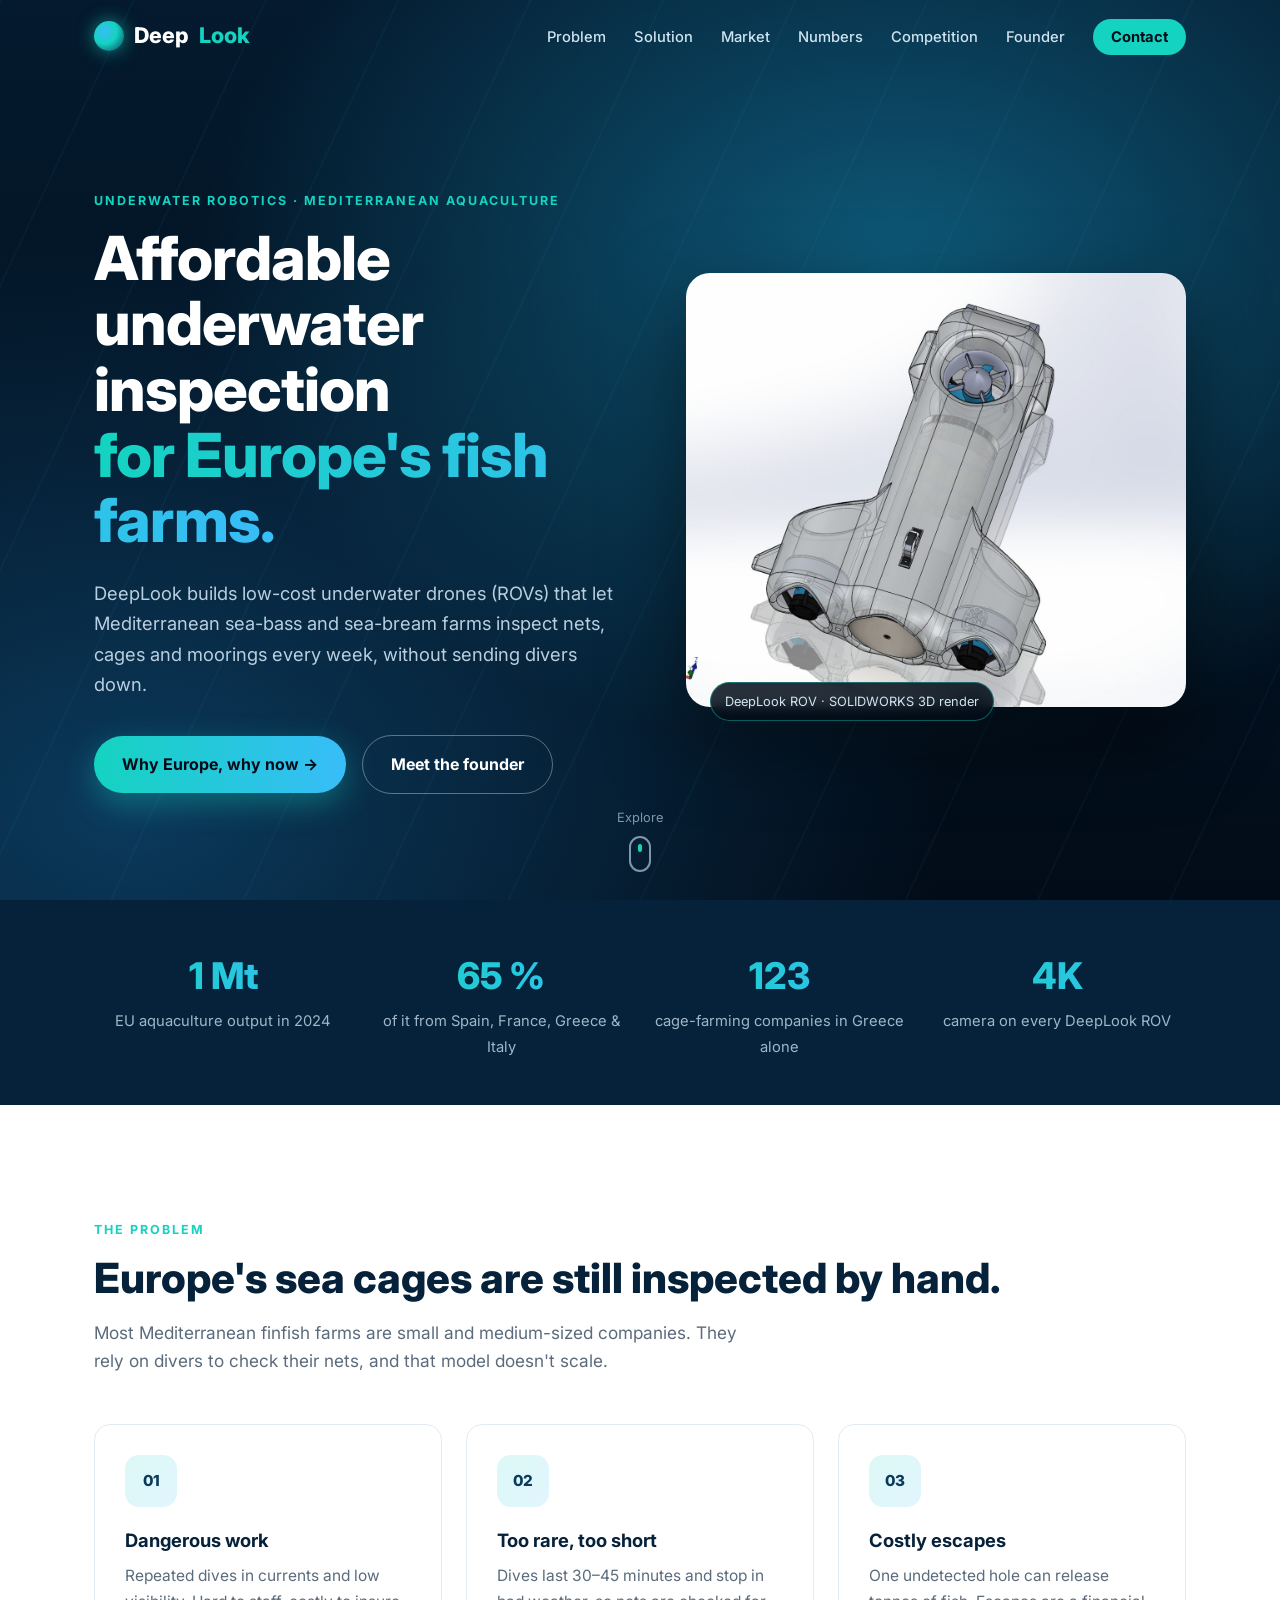
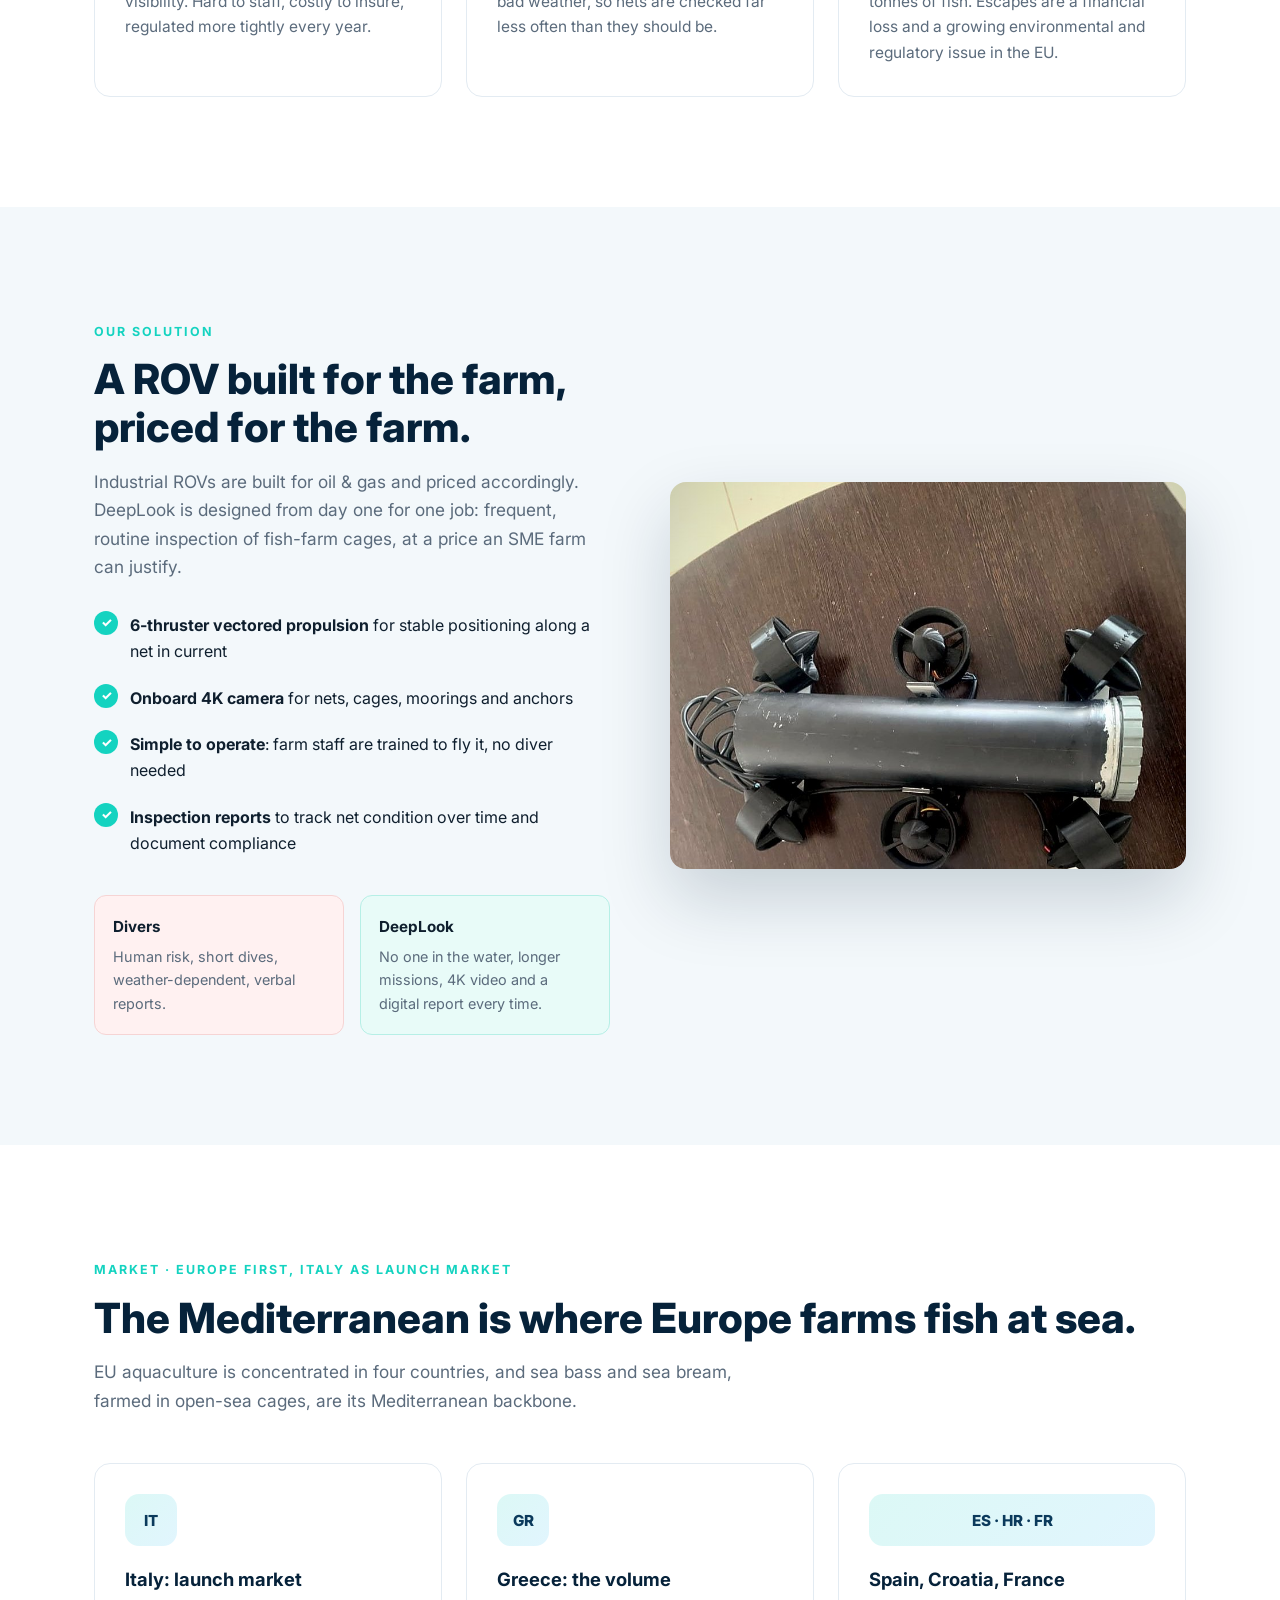
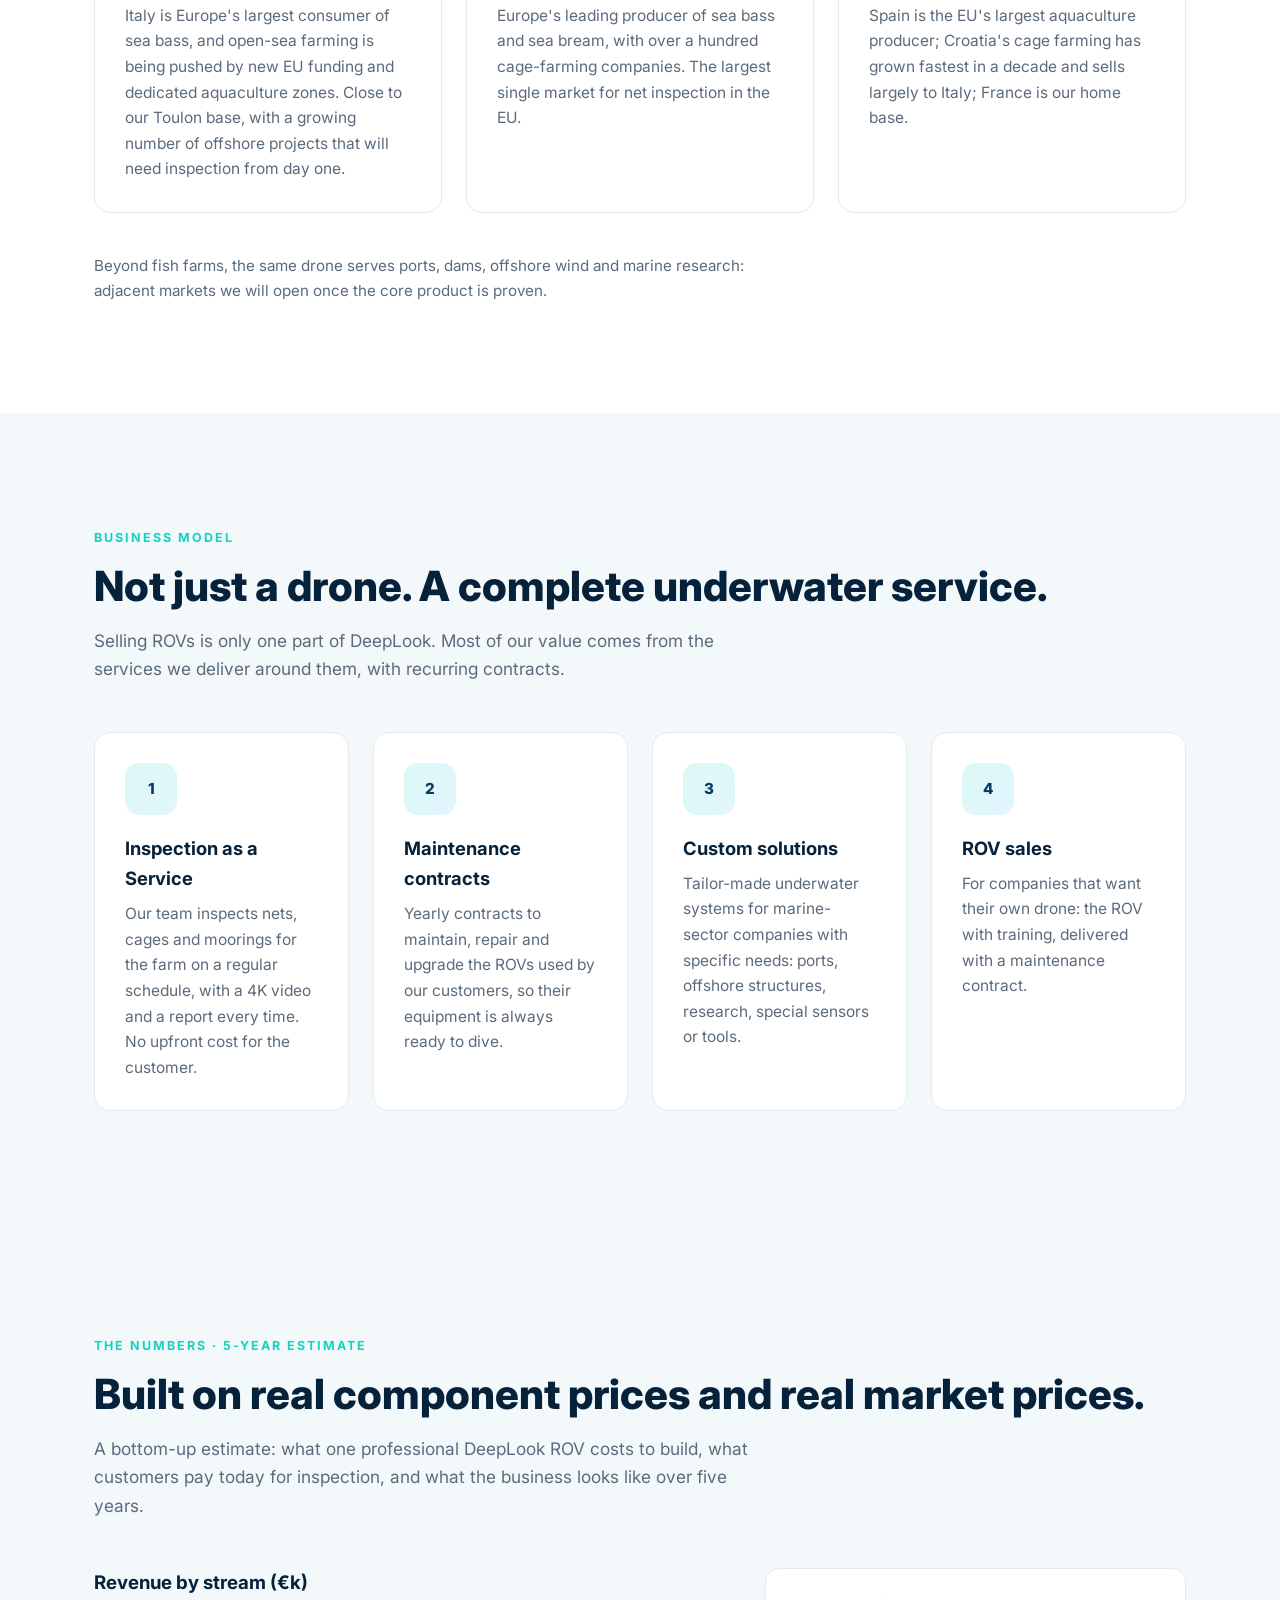
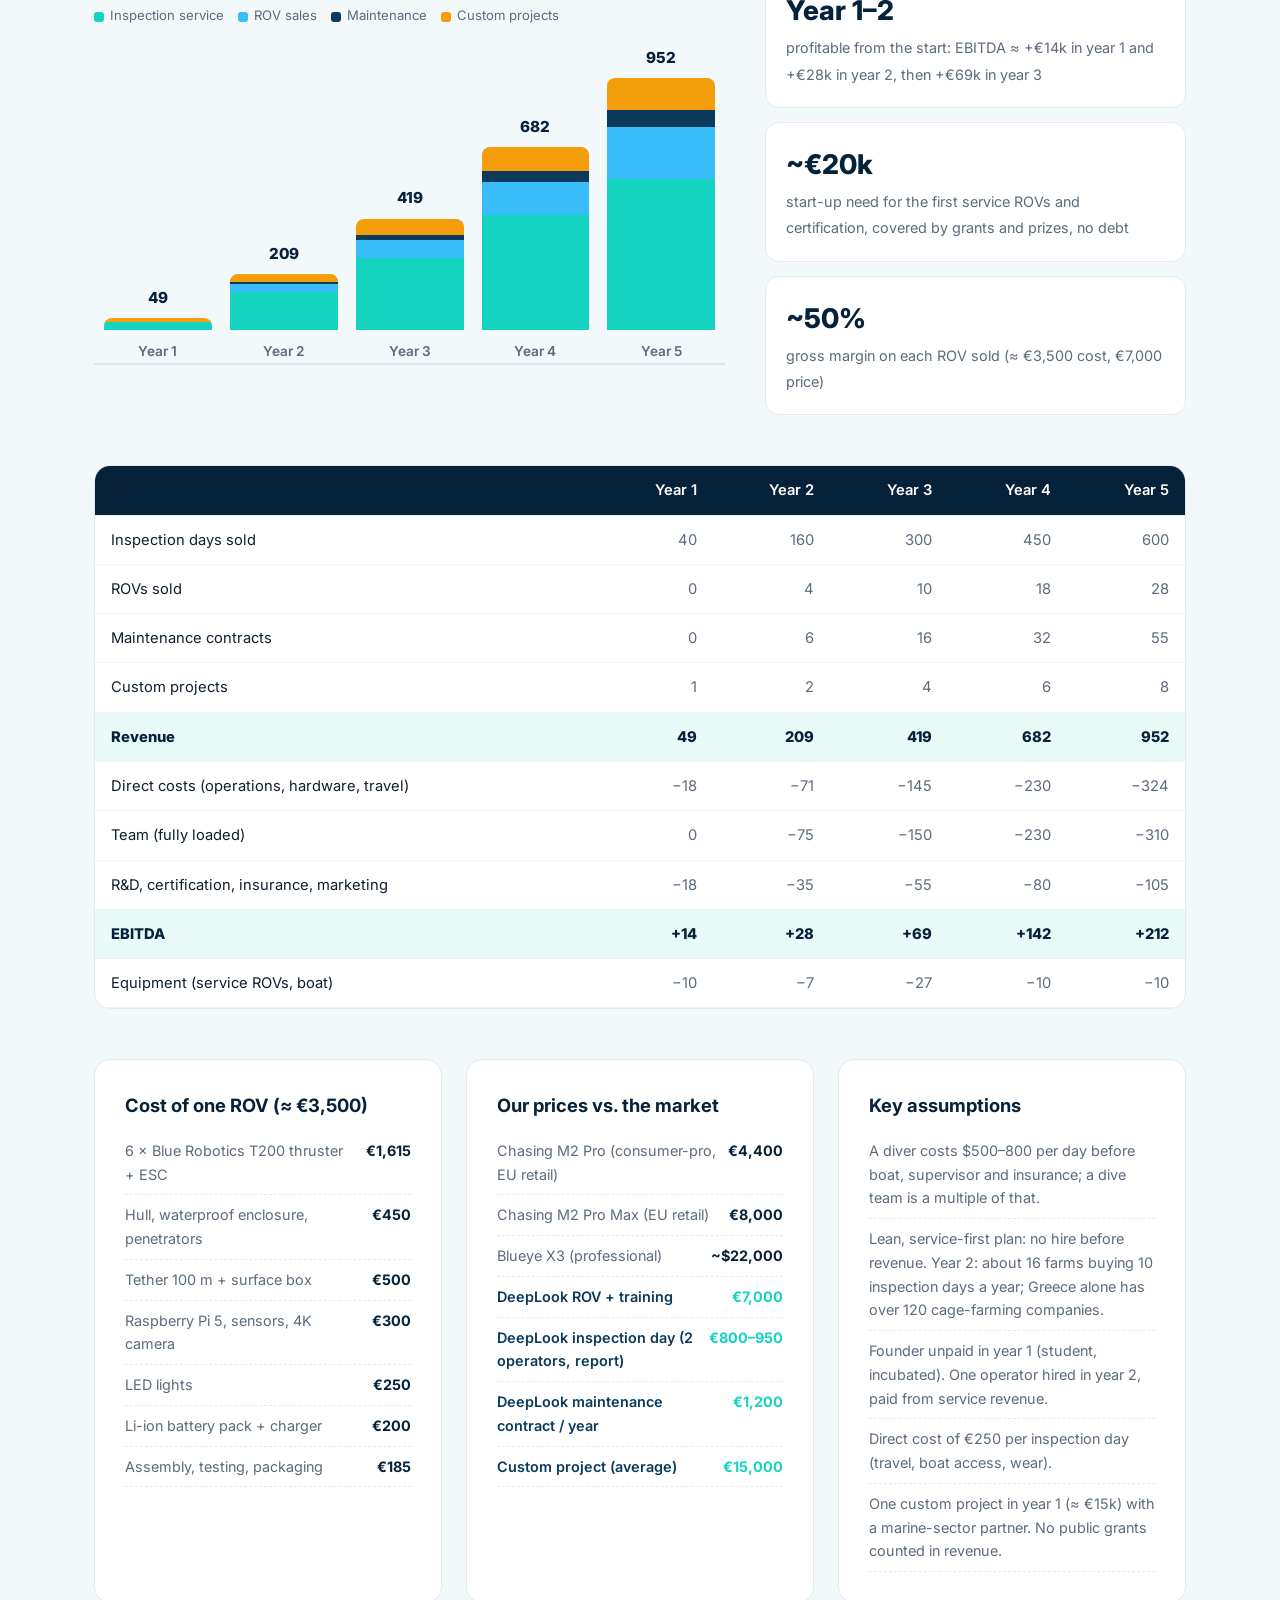
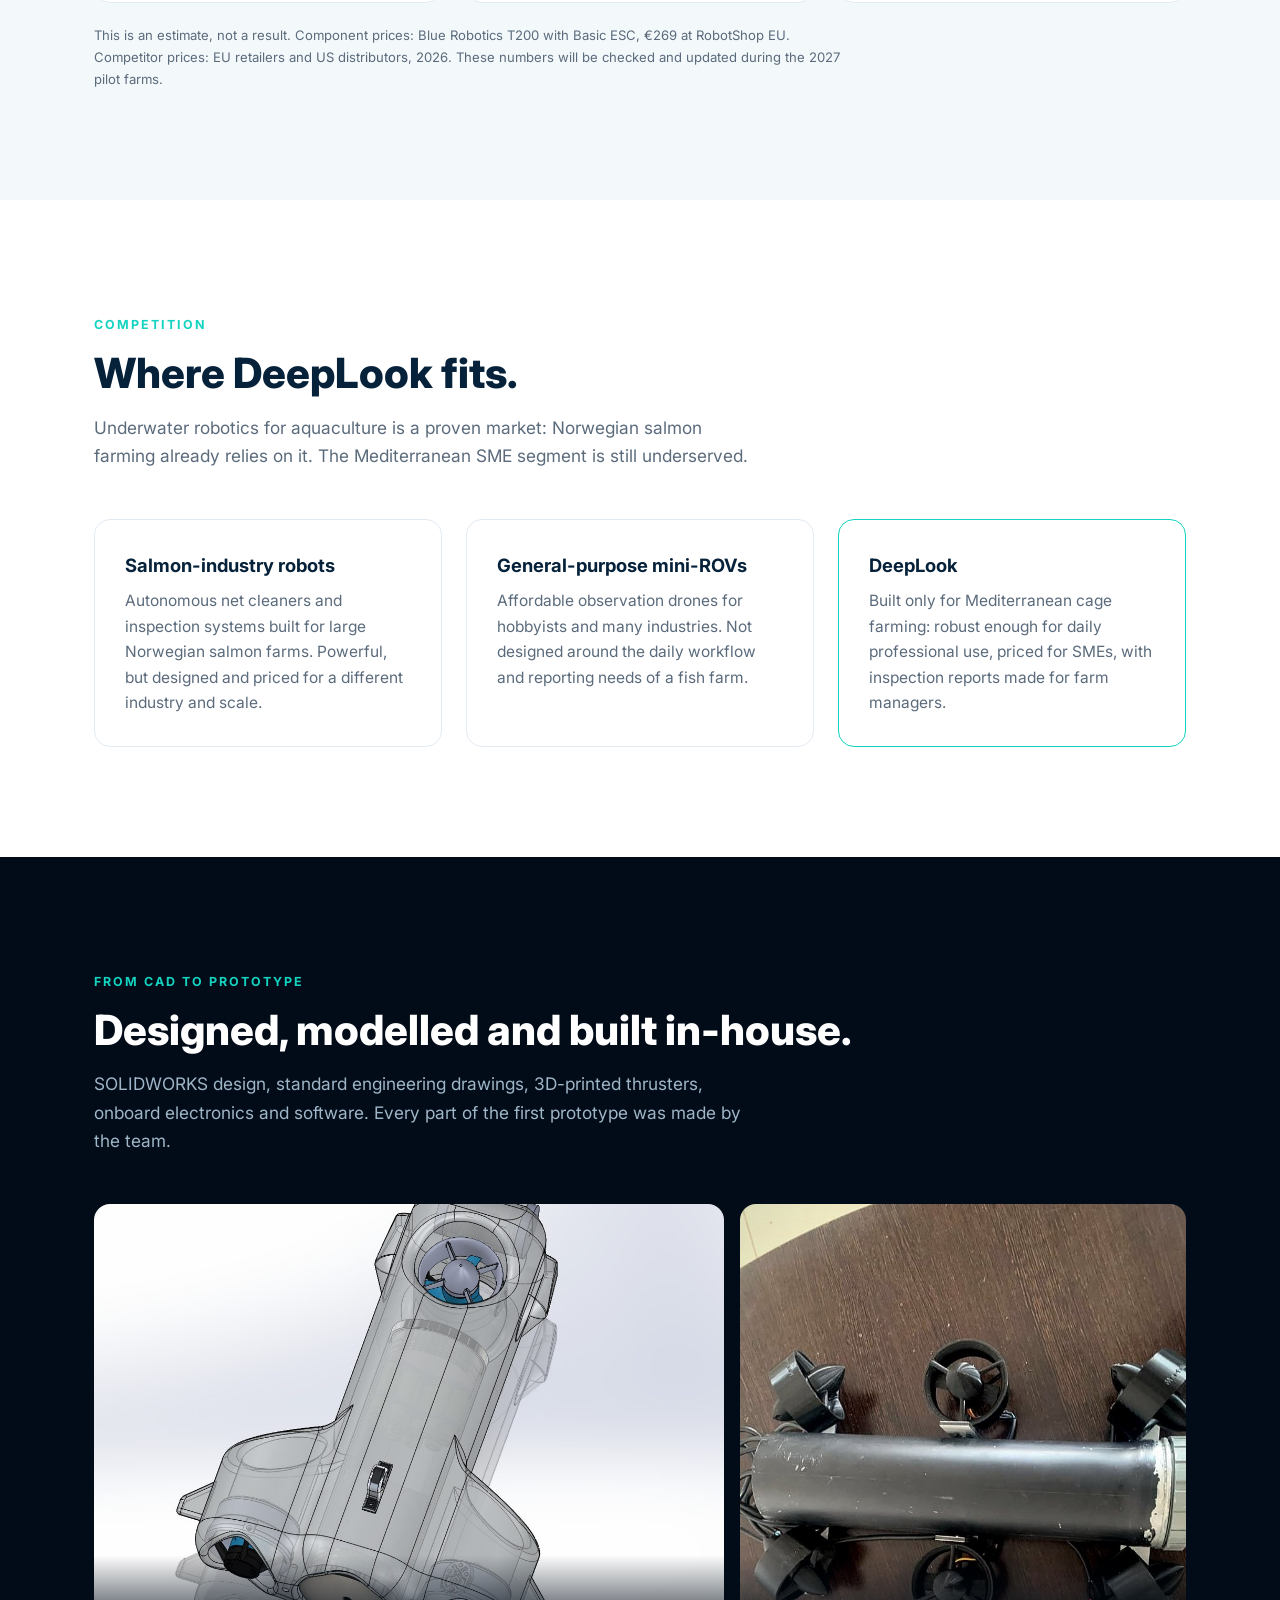
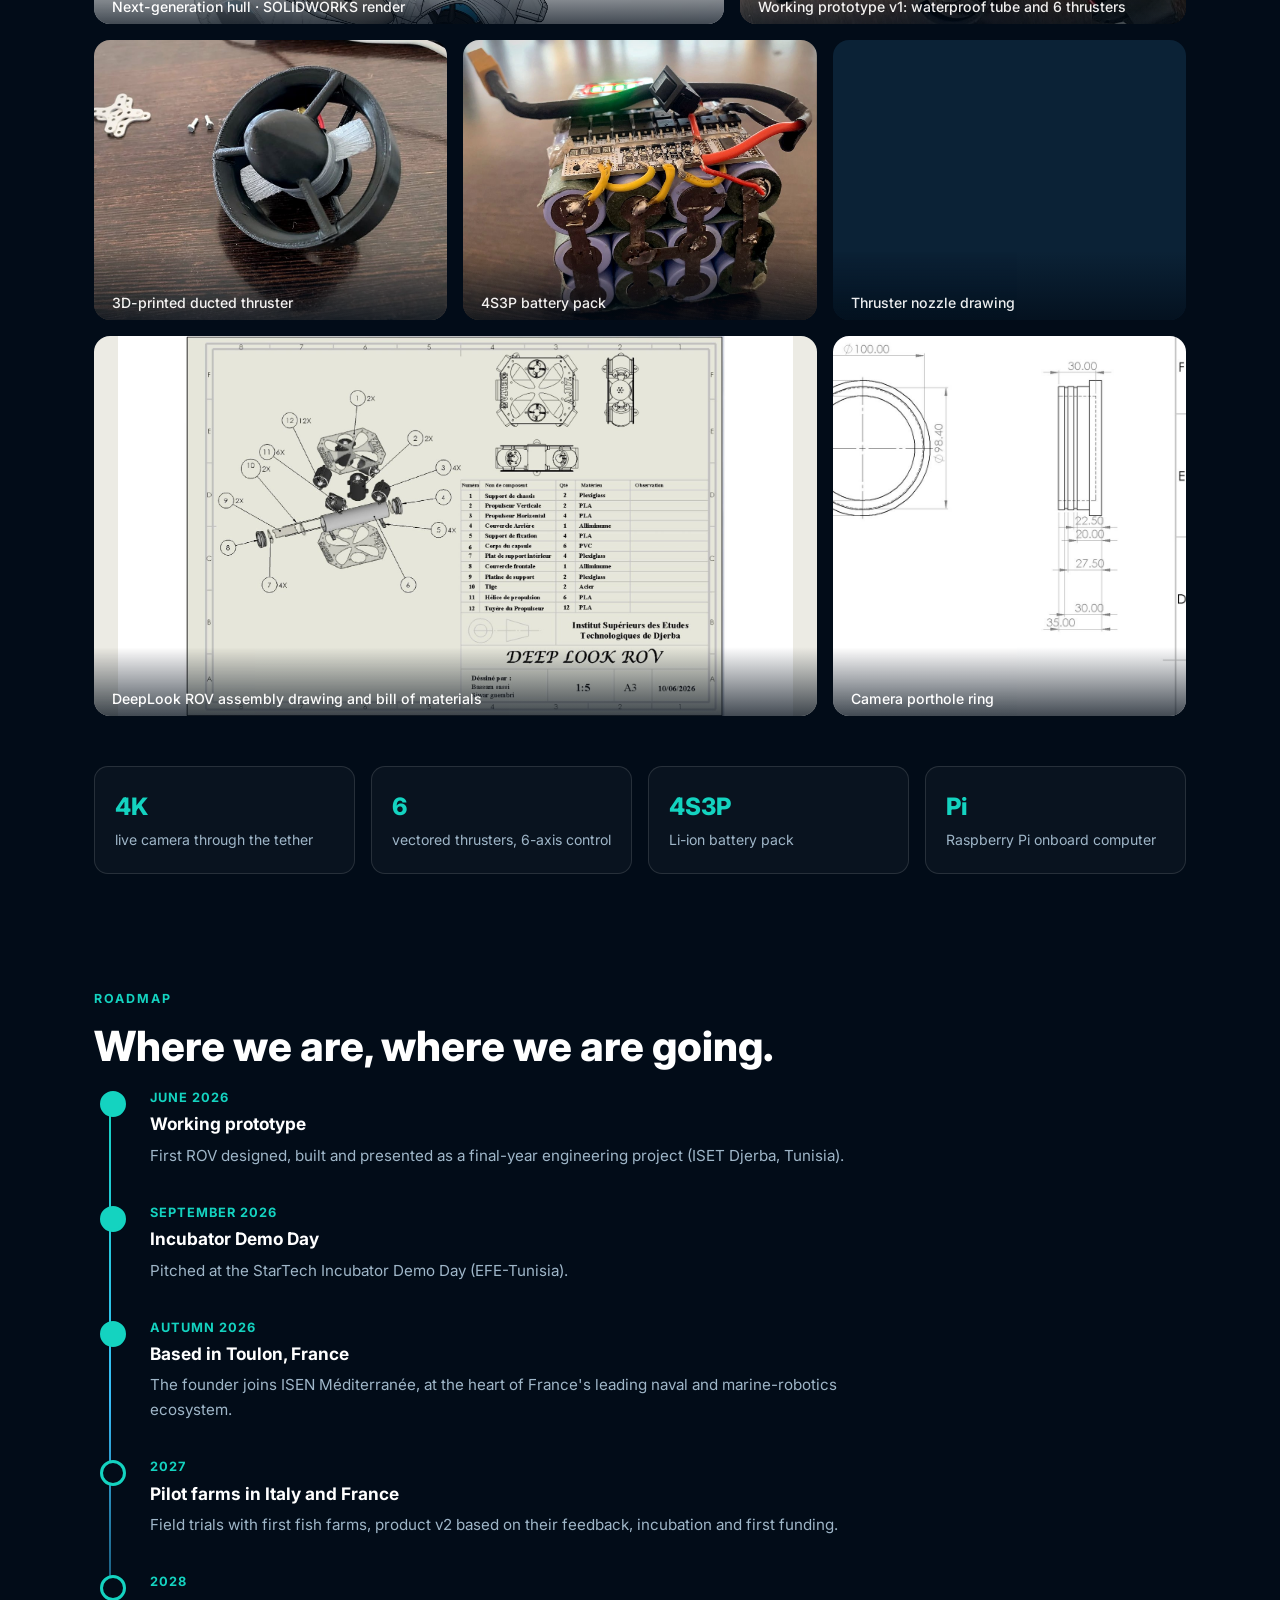
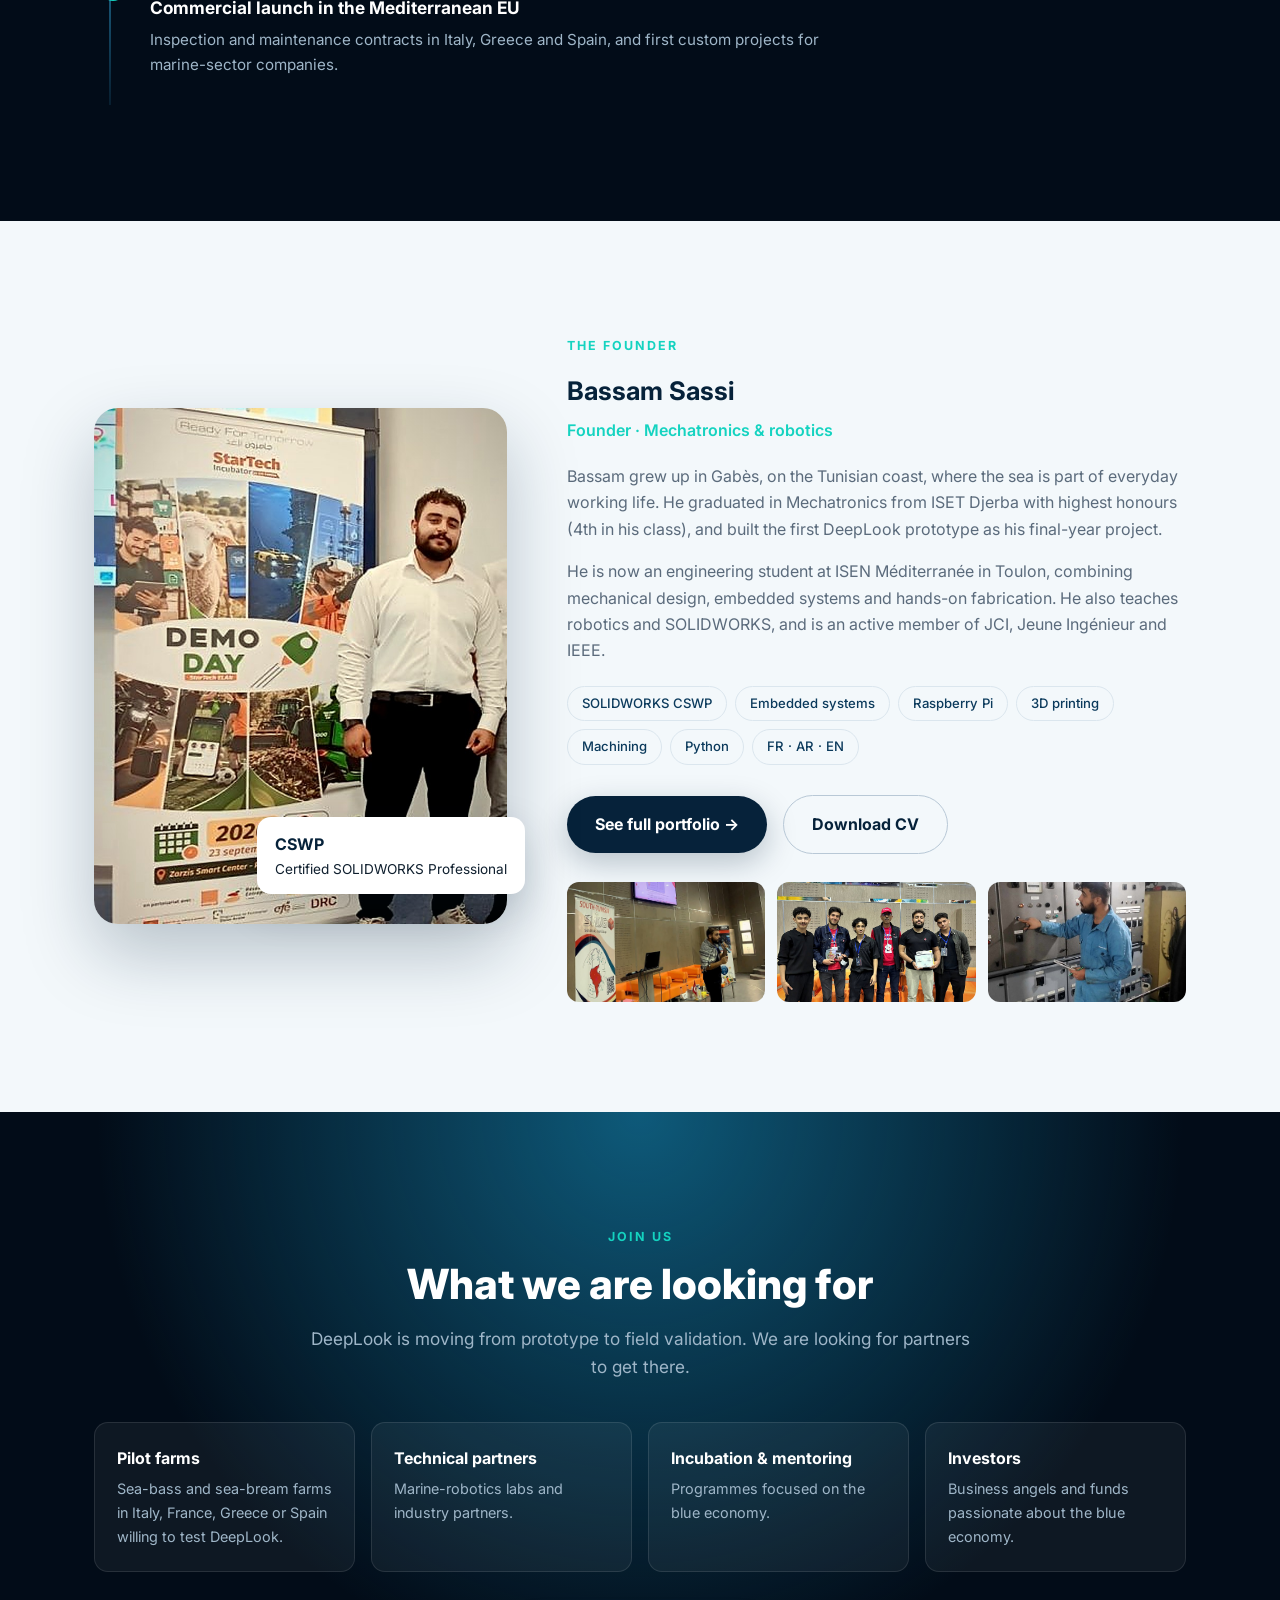
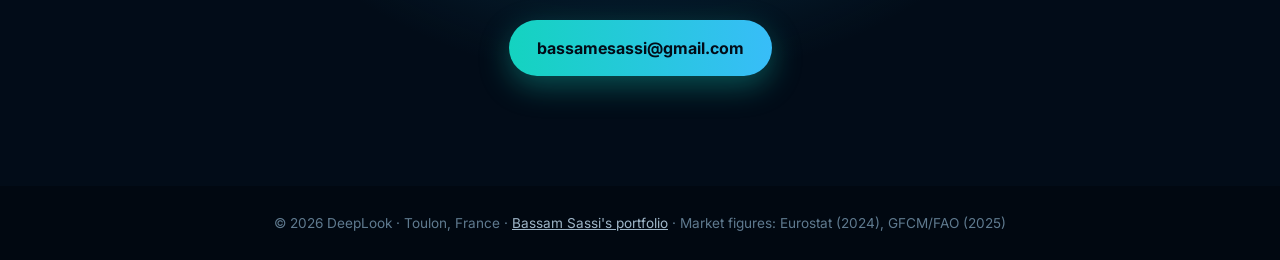
==== commit 3f75e3ad: "Make portfolio lighter on phones and fix DeepLook facts - Remove CSS blur filters and heavy GPU effe" ====
--- a/deeplook/index.html
+++ b/deeplook/index.html
@@ -28,7 +28,7 @@
 
 /* NAV */
 nav{position:fixed;top:0;left:0;right:0;z-index:50;transition:background .3s,box-shadow .3s}
-nav.scrolled{background:rgba(2,12,24,.88);backdrop-filter:blur(12px);box-shadow:0 4px 30px rgba(0,0,0,.25)}
+nav.scrolled{background:rgba(2,12,24,.88);-webkit-backdrop-filter:blur(12px);backdrop-filter:blur(12px);box-shadow:0 4px 30px rgba(0,0,0,.25)}
 nav .wrap{display:flex;justify-content:space-between;align-items:center;height:72px}
 .logo{color:#fff;font-weight:800;font-size:1.35rem;text-decoration:none;display:flex;align-items:center;gap:10px}
 .logo i{width:30px;height:30px;border-radius:50%;background:radial-gradient(circle at 35% 35%,var(--cyan),var(--teal) 45%,var(--deep) 100%);box-shadow:0 0 18px rgba(20,211,192,.6)}
@@ -56,7 +56,7 @@
 .hero-img{position:relative}
 .hero-img::before{content:"";position:absolute;inset:8%;border-radius:50%;background:radial-gradient(circle,rgba(20,211,192,.45),transparent 65%);filter:blur(40px);animation:pulse 5s ease-in-out infinite}
 .hero-img img{position:relative;border-radius:24px;animation:float 6s ease-in-out infinite;box-shadow:0 30px 80px rgba(0,0,0,.5);mix-blend-mode:normal}
-.hero-img small{position:absolute;bottom:-14px;left:24px;background:rgba(2,12,24,.85);border:1px solid rgba(20,211,192,.4);padding:8px 14px;border-radius:999px;font-size:.8rem;color:#cfe3f0;backdrop-filter:blur(6px)}
+.hero-img small{position:absolute;bottom:-14px;left:24px;background:rgba(2,12,24,.85);border:1px solid rgba(20,211,192,.4);padding:8px 14px;border-radius:999px;font-size:.8rem;color:#cfe3f0;-webkit-backdrop-filter:blur(6px);backdrop-filter:blur(6px)}
 @keyframes float{0%,100%{transform:translateY(0) rotate(-1deg)}50%{transform:translateY(-18px) rotate(1deg)}}
 @keyframes pulse{0%,100%{opacity:.6}50%{opacity:1}}
 .scroll-hint{position:absolute;bottom:28px;left:50%;transform:translateX(-50%);z-index:2;color:#7d97ab;font-size:.8rem;text-align:center}
@@ -195,6 +195,12 @@
   section{padding:80px 0}
 }
 @media (prefers-reduced-motion:reduce){*{animation:none!important;transition:none!important}.reveal{opacity:1;transform:none}}
+@media (max-width:820px),(hover:none){
+  nav.scrolled,.hero-img small{-webkit-backdrop-filter:none;backdrop-filter:none}
+  nav.scrolled{background:rgba(2,12,24,.97)}
+  .hero-img::before{filter:none;animation:none}
+  *{animation-iteration-count:1!important}
+}
 </style>
 </head>
 <body>
@@ -264,7 +270,7 @@
       <div class="new"><h4>DeepLook</h4><p>No one in the water, longer missions, 4K video and a digital report every time.</p></div>
     </div>
   </div>
-  <div class="reveal d2"><img src="../img/rov-final.jpg" alt="Assembled DeepLook ROV prototype with 6 thrusters"></div>
+  <div class="reveal d2"><img decoding="async" loading="lazy" src="../img/rov-final.jpg" alt="Assembled DeepLook ROV prototype with 6 thrusters"></div>
 </div></section>
 
 <section id="market"><div class="wrap">
@@ -388,13 +394,13 @@
   <h2 class="reveal">Designed, modelled and built in-house.</h2>
   <p class="lead reveal">SOLIDWORKS design, standard engineering drawings, 3D-printed thrusters, onboard electronics and software. Every part of the first prototype was made by the team.</p>
   <div class="gallery">
-    <figure class="g1 reveal"><img src="../img/rov-v1.jpg" alt="3D render of the ROV"><figcaption>Next-generation hull · SOLIDWORKS render</figcaption></figure>
-    <figure class="g2 reveal d1"><img src="../img/rov-final.jpg" alt="Assembled ROV"><figcaption>Working prototype v1: waterproof tube and 6 thrusters</figcaption></figure>
-    <figure class="g3 reveal"><img src="../img/propulseur-imprime.jpg" alt="3D-printed thruster"><figcaption>3D-printed ducted thruster</figcaption></figure>
-    <figure class="g4 reveal d1"><img src="../img/batterie.jpg" alt="Battery pack"><figcaption>4S3P battery pack</figcaption></figure>
-    <figure class="g5 reveal d2"><img src="../img/mep-tuyere.jpg" alt="Nozzle drawing"><figcaption>Thruster nozzle drawing</figcaption></figure>
-    <figure class="g6 reveal"><img src="../img/mep-ensemble.jpg" alt="DeepLook ROV assembly drawing"><figcaption>DeepLook ROV assembly drawing and bill of materials</figcaption></figure>
-    <figure class="g7 reveal d1"><img src="../img/mep-hublot.jpg" alt="Porthole ring drawing"><figcaption>Camera porthole ring</figcaption></figure>
+    <figure class="g1 reveal"><img decoding="async" loading="lazy" src="../img/rov-v1.jpg" alt="3D render of the ROV"><figcaption>Next-generation hull · SOLIDWORKS render</figcaption></figure>
+    <figure class="g2 reveal d1"><img decoding="async" loading="lazy" src="../img/rov-final.jpg" alt="Assembled ROV"><figcaption>Working prototype v1: waterproof tube and 6 thrusters</figcaption></figure>
+    <figure class="g3 reveal"><img decoding="async" loading="lazy" src="../img/propulseur-imprime.jpg" alt="3D-printed thruster"><figcaption>3D-printed ducted thruster</figcaption></figure>
+    <figure class="g4 reveal d1"><img decoding="async" loading="lazy" src="../img/batterie.jpg" alt="Battery pack"><figcaption>4S3P battery pack</figcaption></figure>
+    <figure class="g5 reveal d2"><img decoding="async" loading="lazy" src="../img/mep-tuyere.jpg" alt="Nozzle drawing"><figcaption>Thruster nozzle drawing</figcaption></figure>
+    <figure class="g6 reveal"><img decoding="async" loading="lazy" src="../img/mep-ensemble.jpg" alt="DeepLook ROV assembly drawing"><figcaption>DeepLook ROV assembly drawing and bill of materials</figcaption></figure>
+    <figure class="g7 reveal d1"><img decoding="async" loading="lazy" src="../img/mep-hublot.jpg" alt="Porthole ring drawing"><figcaption>Camera porthole ring</figcaption></figure>
   </div>
   <div class="specs">
     <div class="spec reveal"><b>4K</b><span>live camera through the tether</span></div>
@@ -433,9 +439,9 @@
     <a class="btn dark-btn" href="../" target="_blank" rel="noopener">See full portfolio →</a>
     <a class="btn ghost" style="color:var(--navy);border-color:#b8c8d6" href="../cv/CV_Bassam_Sassi.pdf" target="_blank" rel="noopener">Download CV</a>
     <div class="mini">
-      <img src="../img/swug-presentation.jpg" alt="Presenting at the SOLIDWORKS User Group">
-      <img src="../img/equipe-prix.jpg" alt="Award-winning team with trophy">
-      <img src="../img/maintenance-navale.jpg" alt="Naval maintenance on a tugboat" style="object-position:50% 30%">
+      <img decoding="async" loading="lazy" src="../img/swug-presentation.jpg" alt="Presenting at the SOLIDWORKS User Group">
+      <img decoding="async" loading="lazy" src="../img/equipe-prix.jpg" alt="Award-winning team with trophy">
+      <img decoding="async" loading="lazy" src="../img/maintenance-navale.jpg" alt="Naval maintenance on a tugboat" style="object-position:50% 30%">
     </div>
   </div>
 </div></section>
@@ -455,7 +461,7 @@
 
 <footer>© 2026 DeepLook · Toulon, France · <a href="../">Bassam Sassi's portfolio</a> · Market figures: Eurostat (2024), GFCM/FAO (2025)</footer>
 
-<div id="lb"><img alt=""></div>
+<div id="lb"><img decoding="async" loading="lazy" alt=""></div>
 
 <script>
 // nav background on scroll
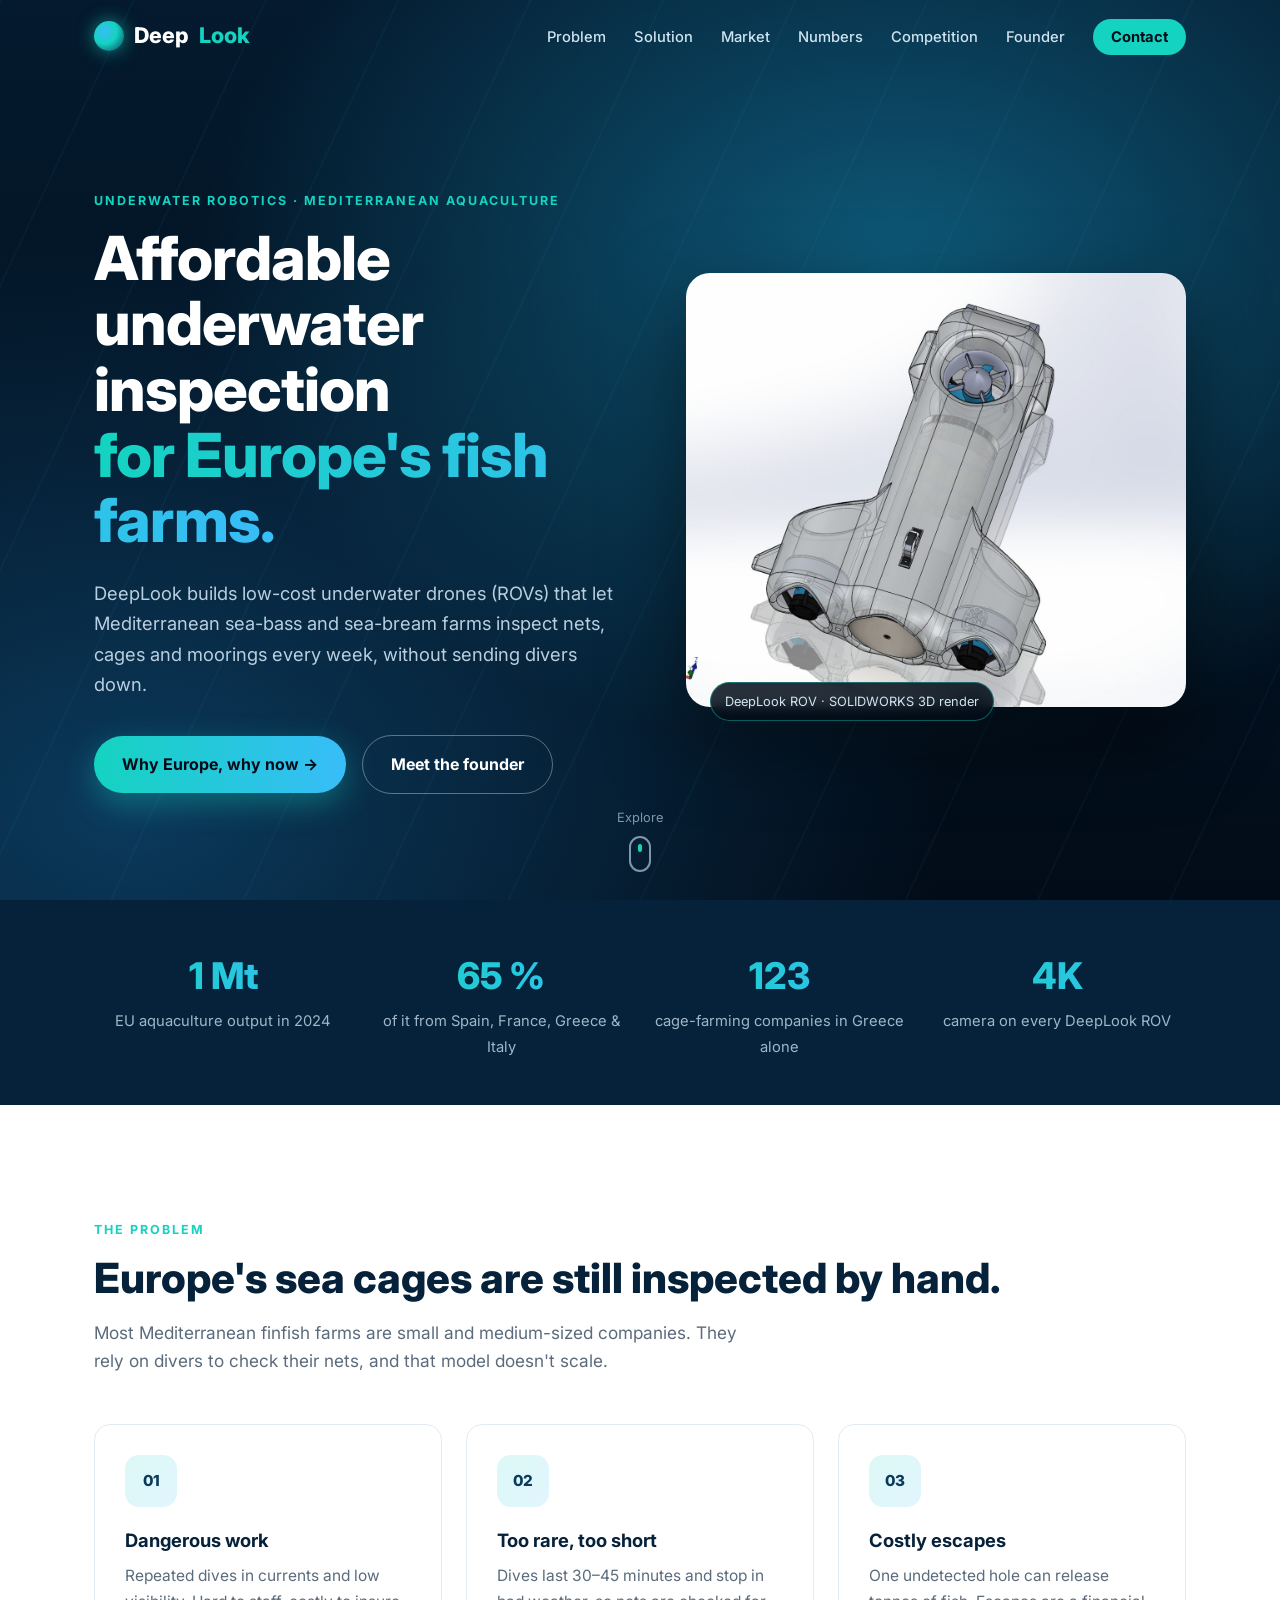
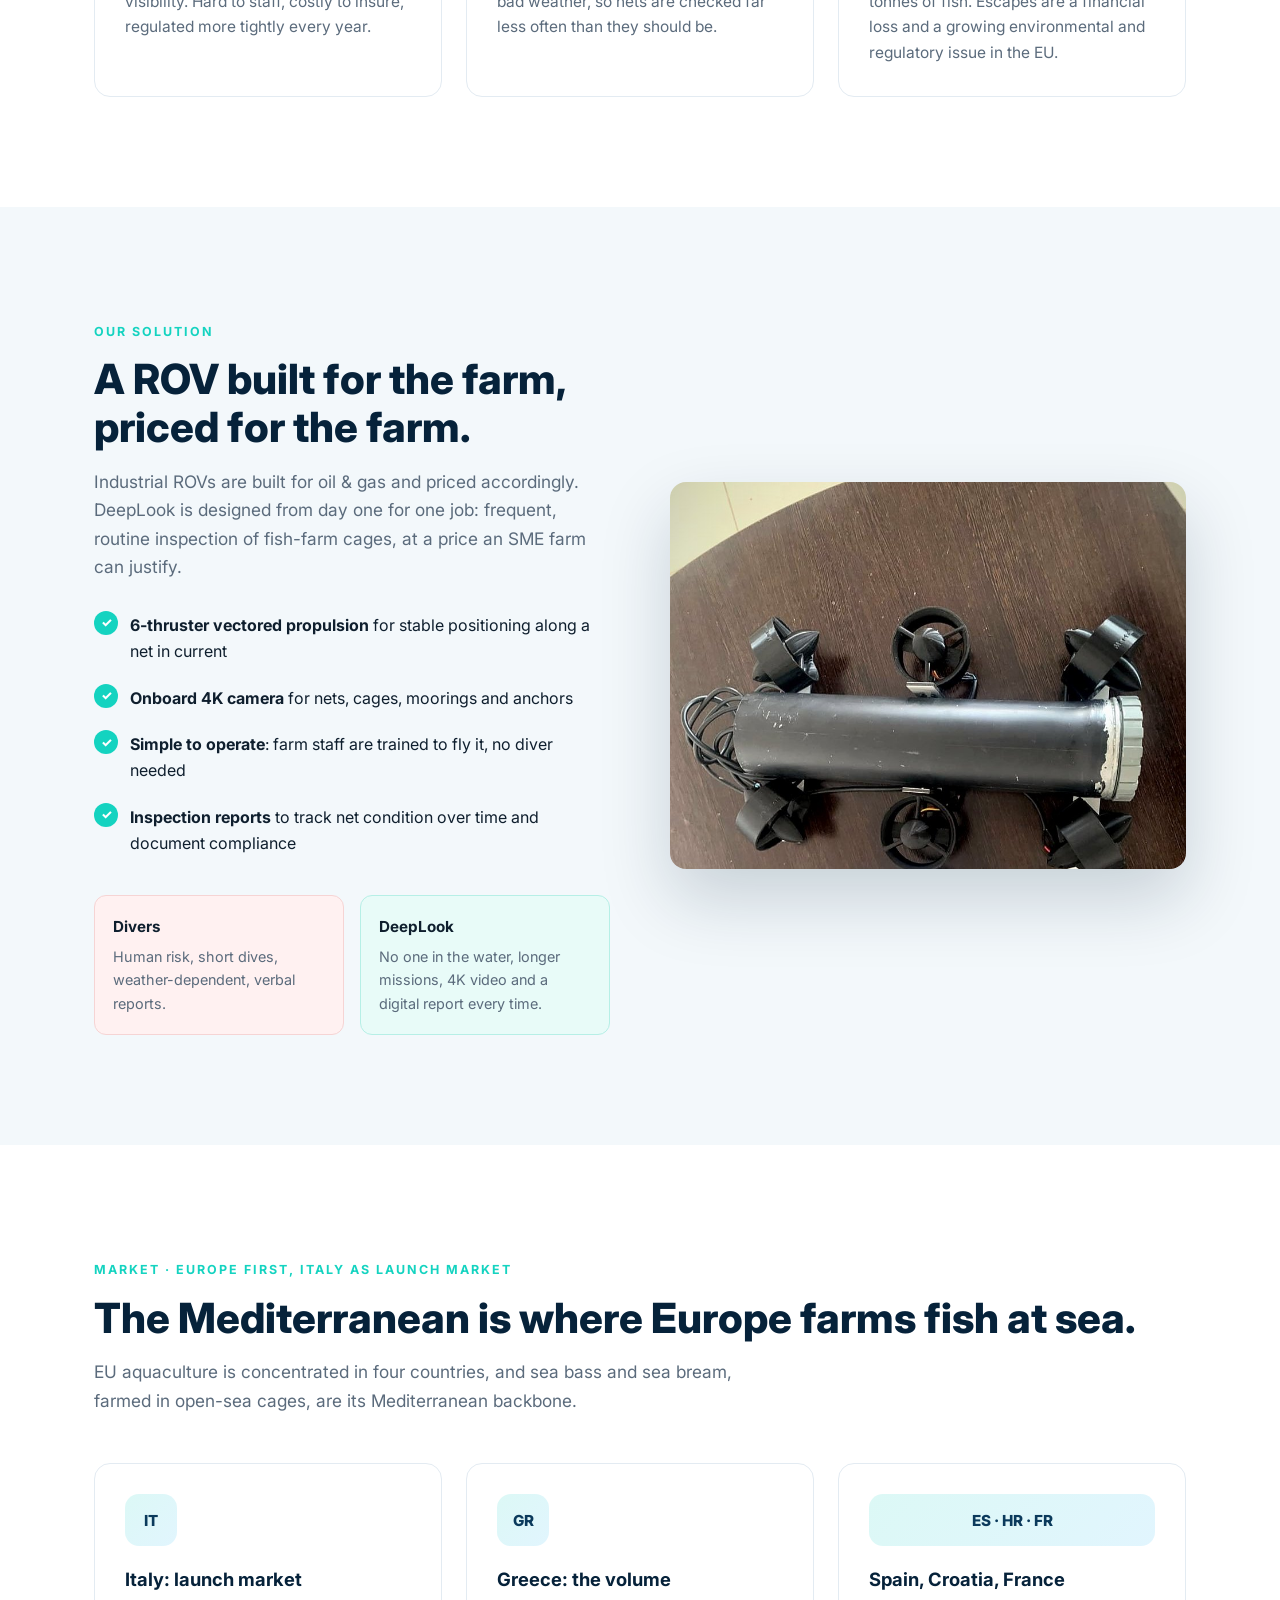
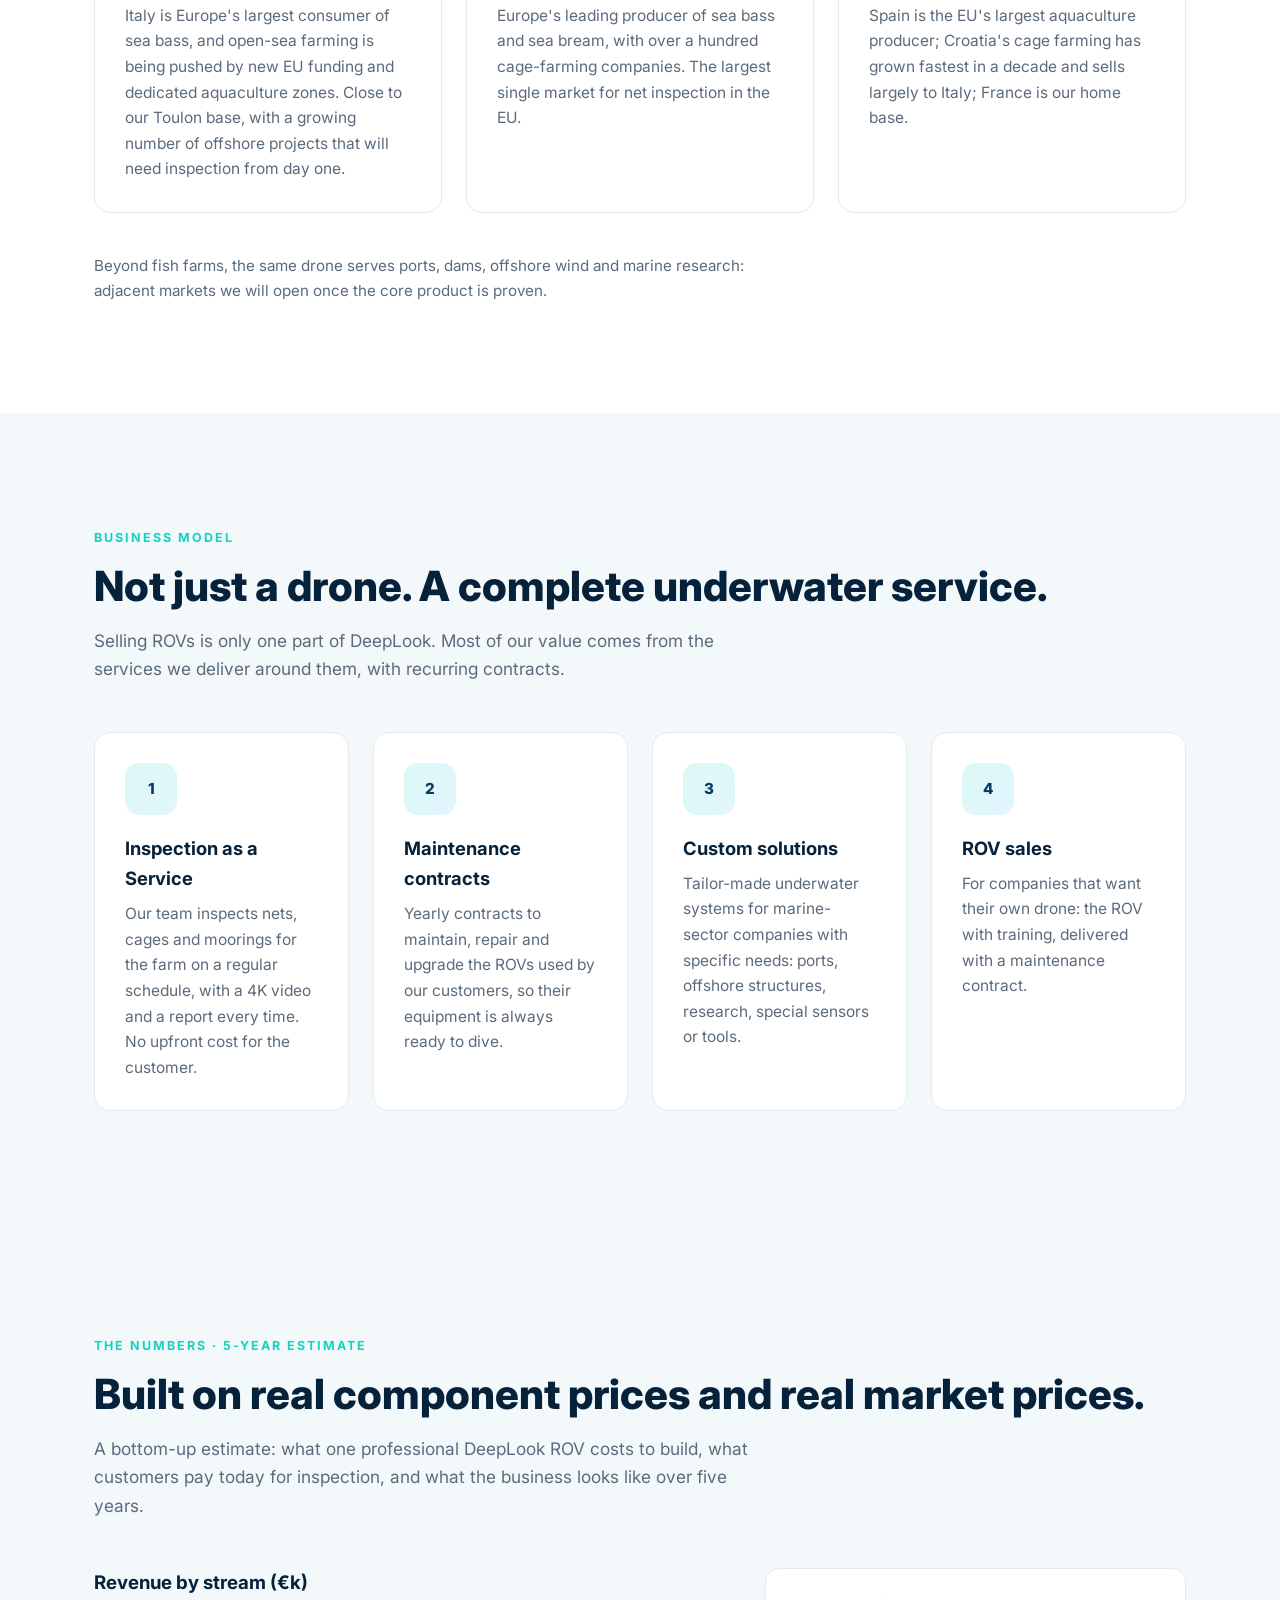
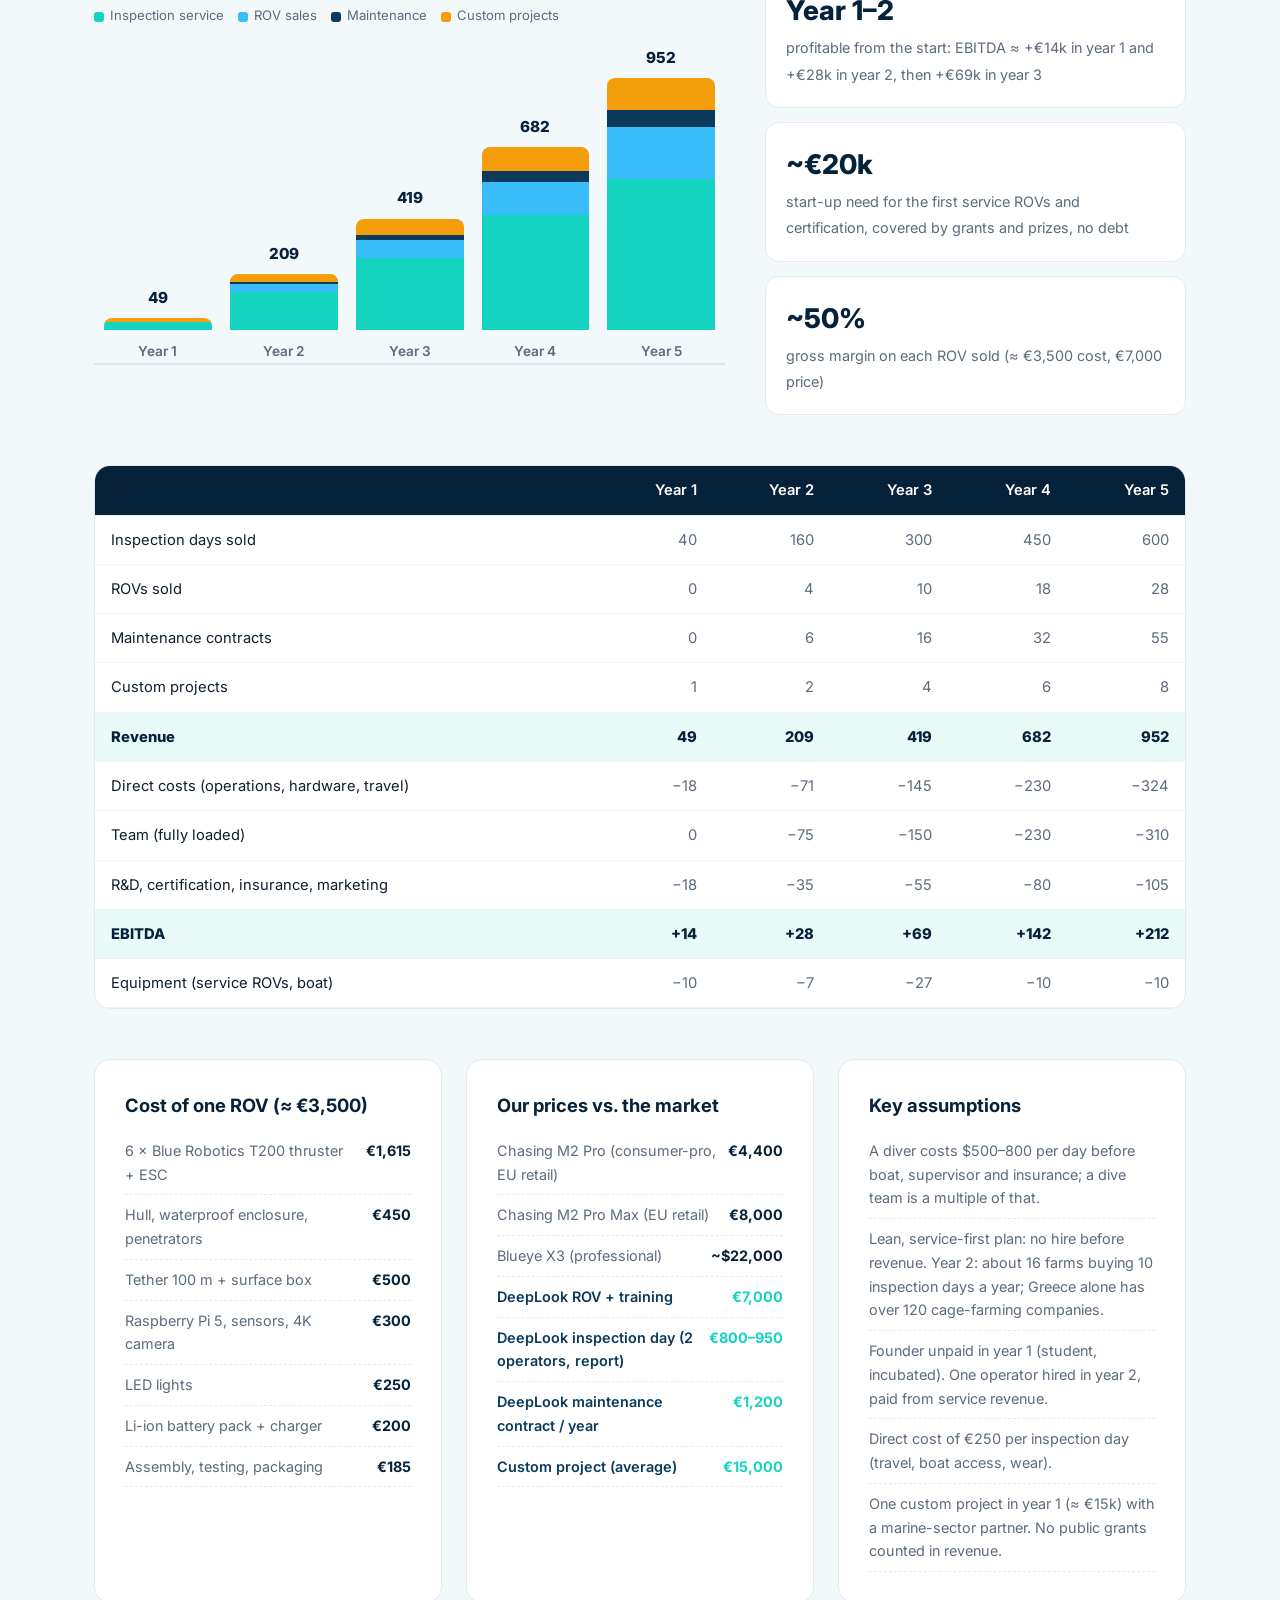
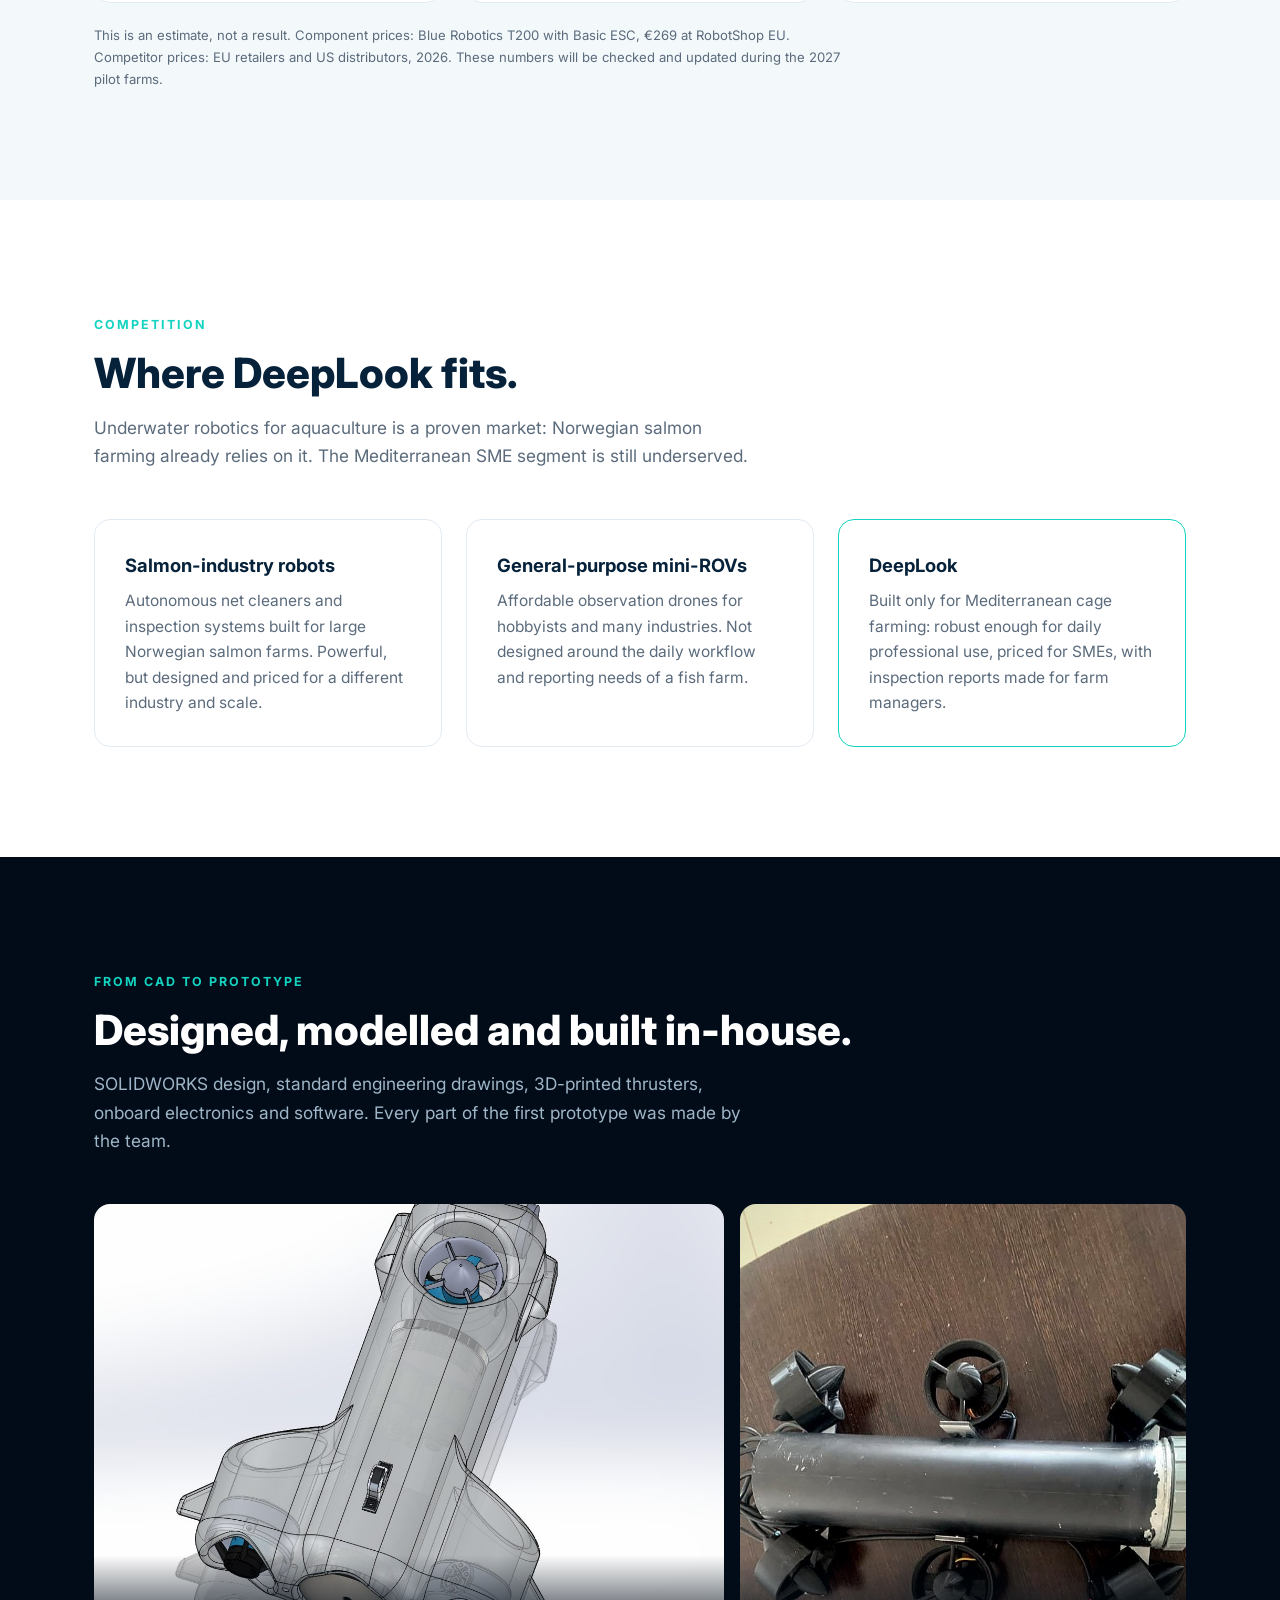
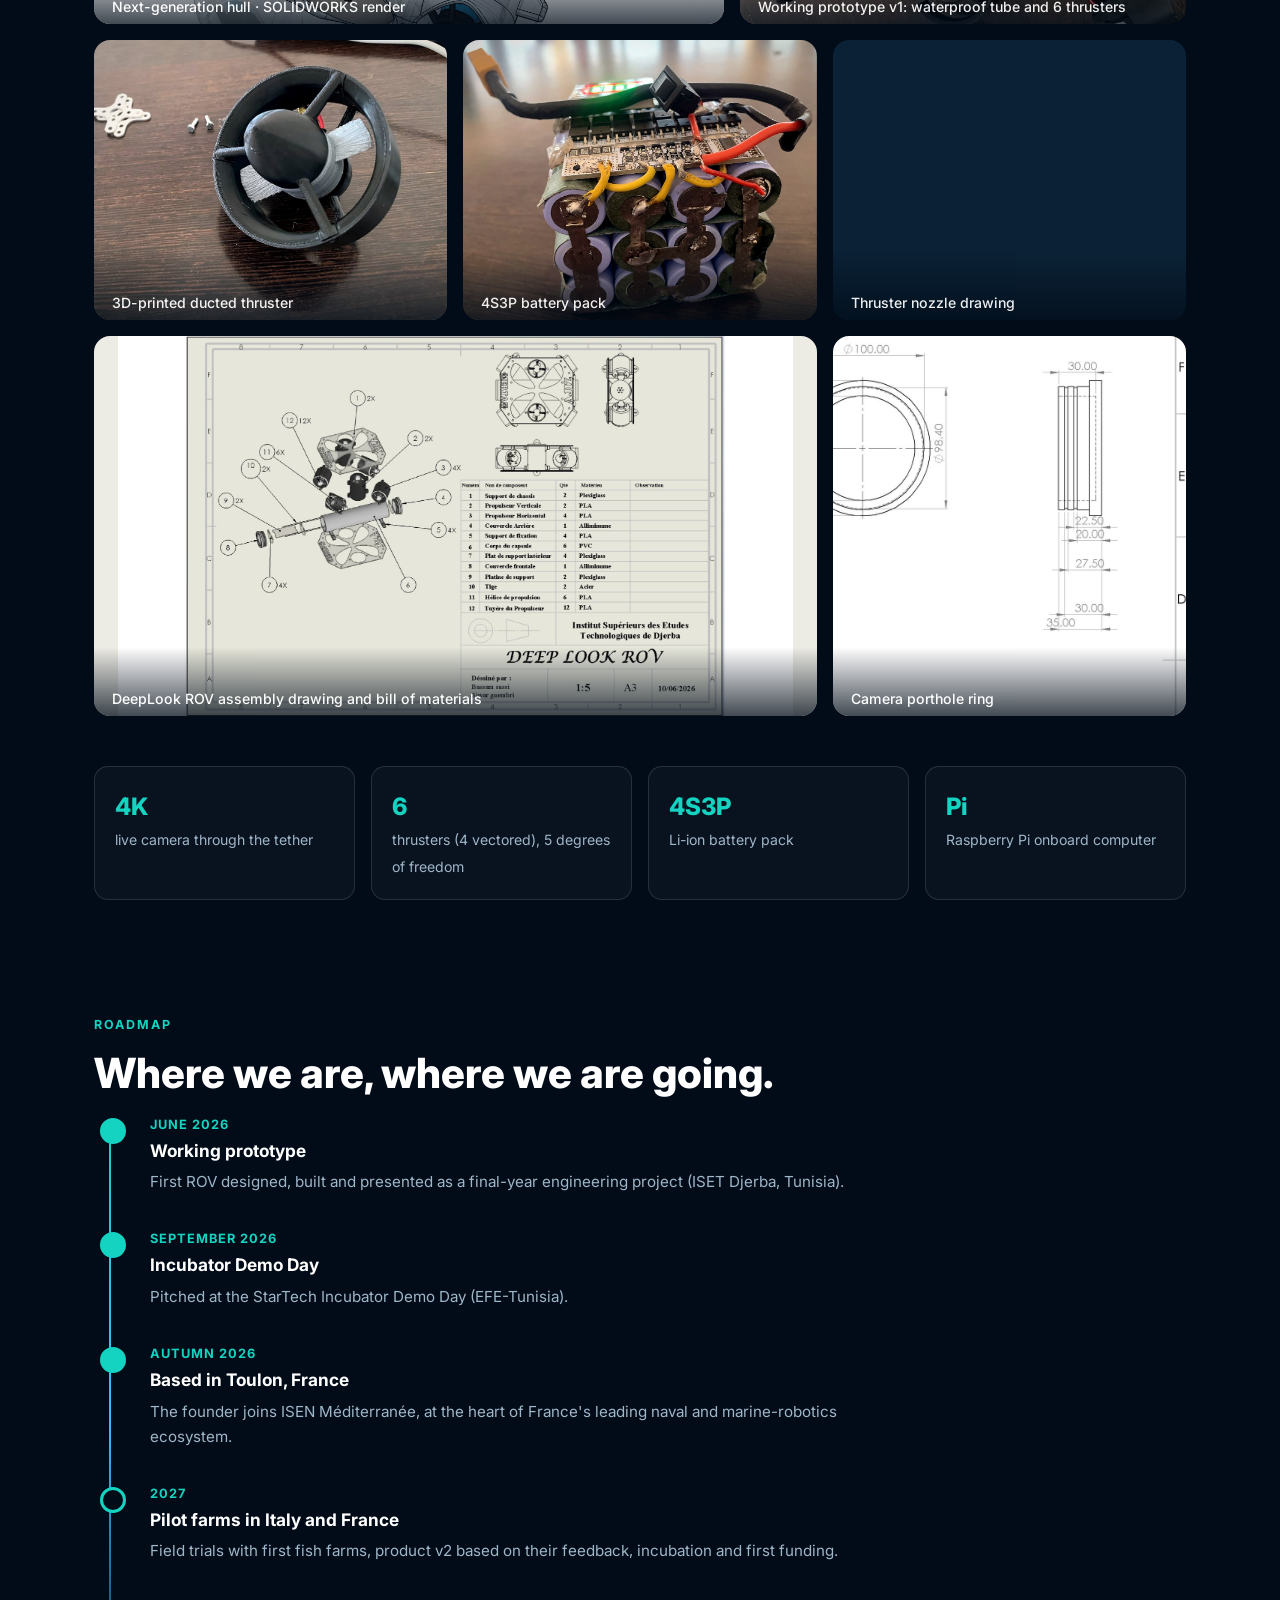
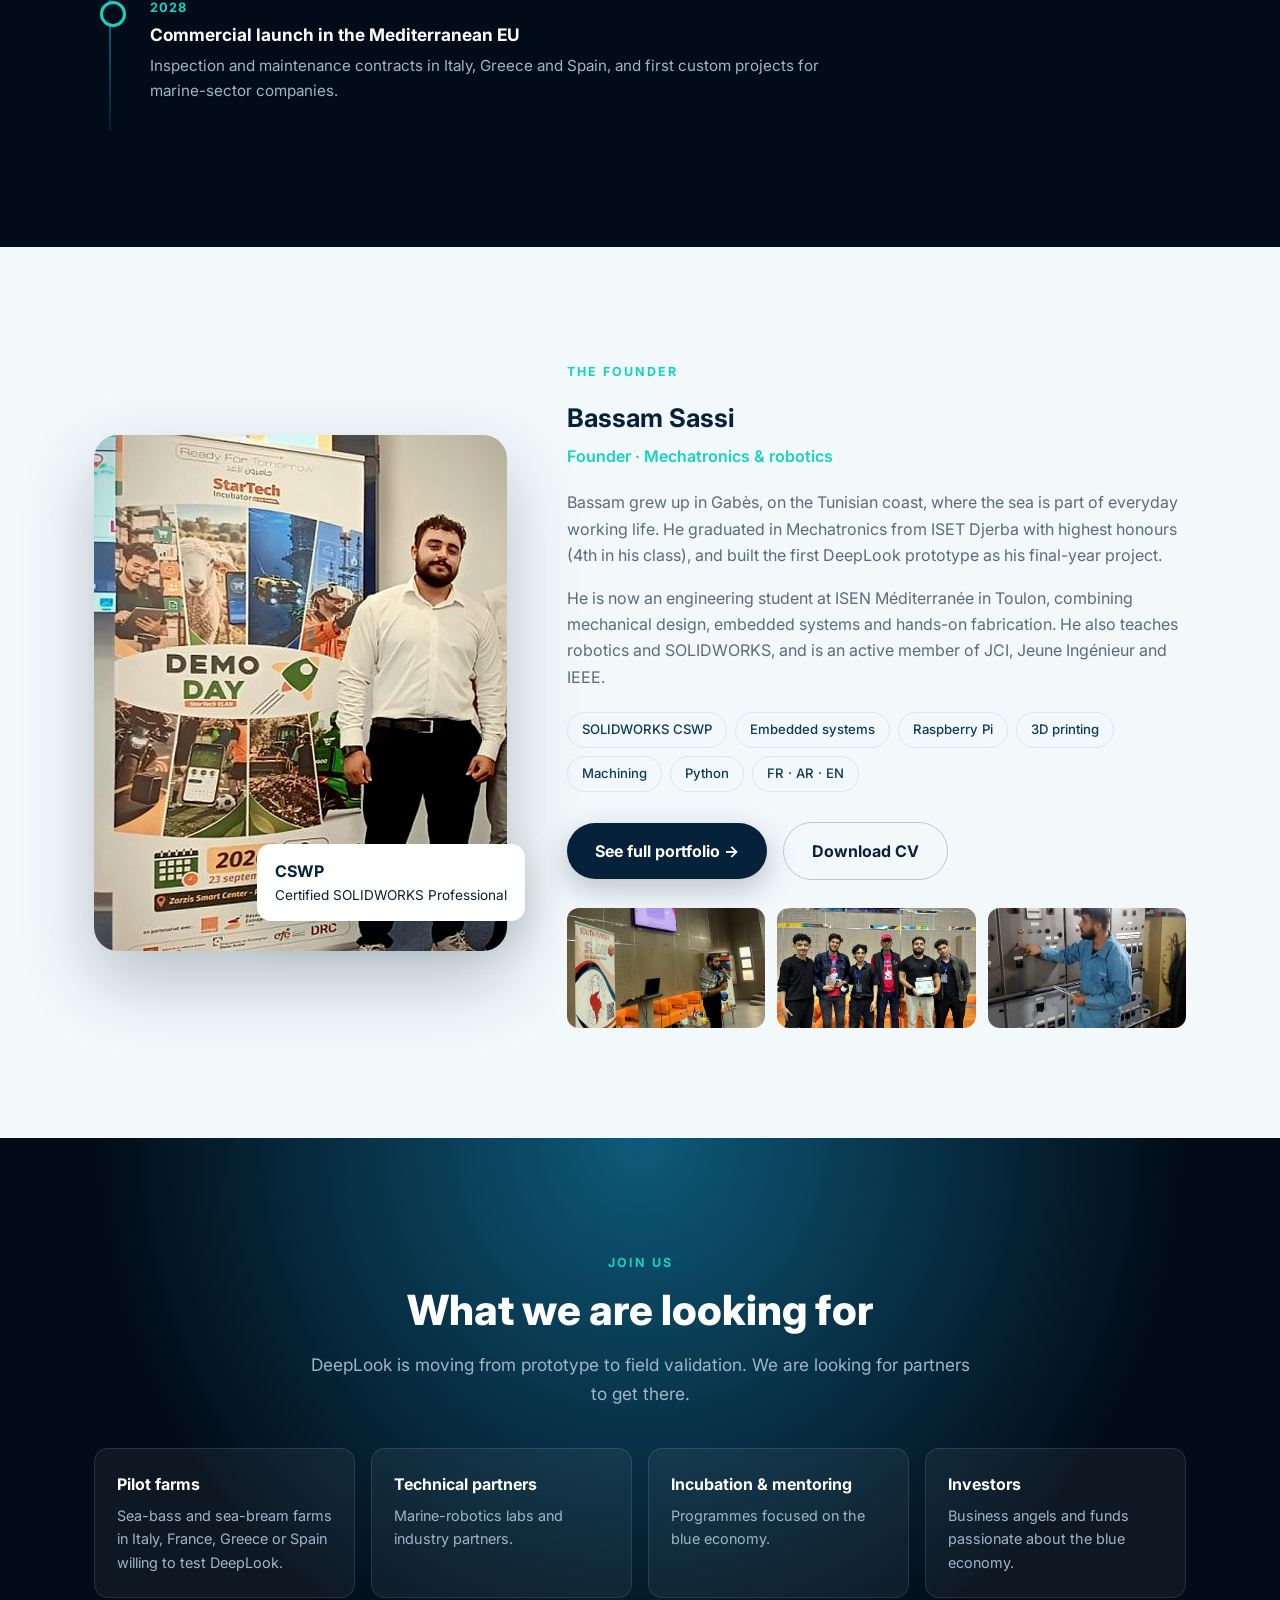
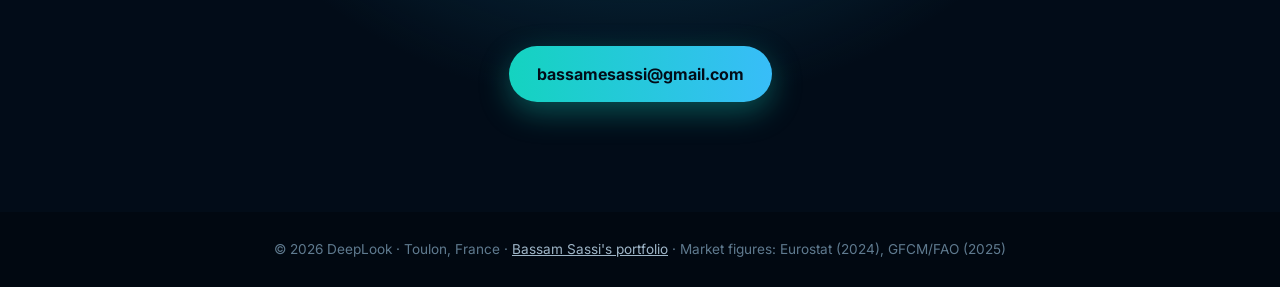
==== commit b2f099cf: "DeepLook page: 6 thrusters (4 vectored), 5 degrees of freedom Co-Authored-By: Claude Opus 5.5 <norep" ====
--- a/deeplook/index.html
+++ b/deeplook/index.html
@@ -404,7 +404,7 @@
   </div>
   <div class="specs">
     <div class="spec reveal"><b>4K</b><span>live camera through the tether</span></div>
-    <div class="spec reveal d1"><b>6</b><span>vectored thrusters, 6-axis control</span></div>
+    <div class="spec reveal d1"><b>6</b><span>thrusters (4 vectored), 5 degrees of freedom</span></div>
     <div class="spec reveal d2"><b>4S3P</b><span>Li-ion battery pack</span></div>
     <div class="spec reveal d3"><b>Pi</b><span>Raspberry Pi onboard computer</span></div>
   </div>
